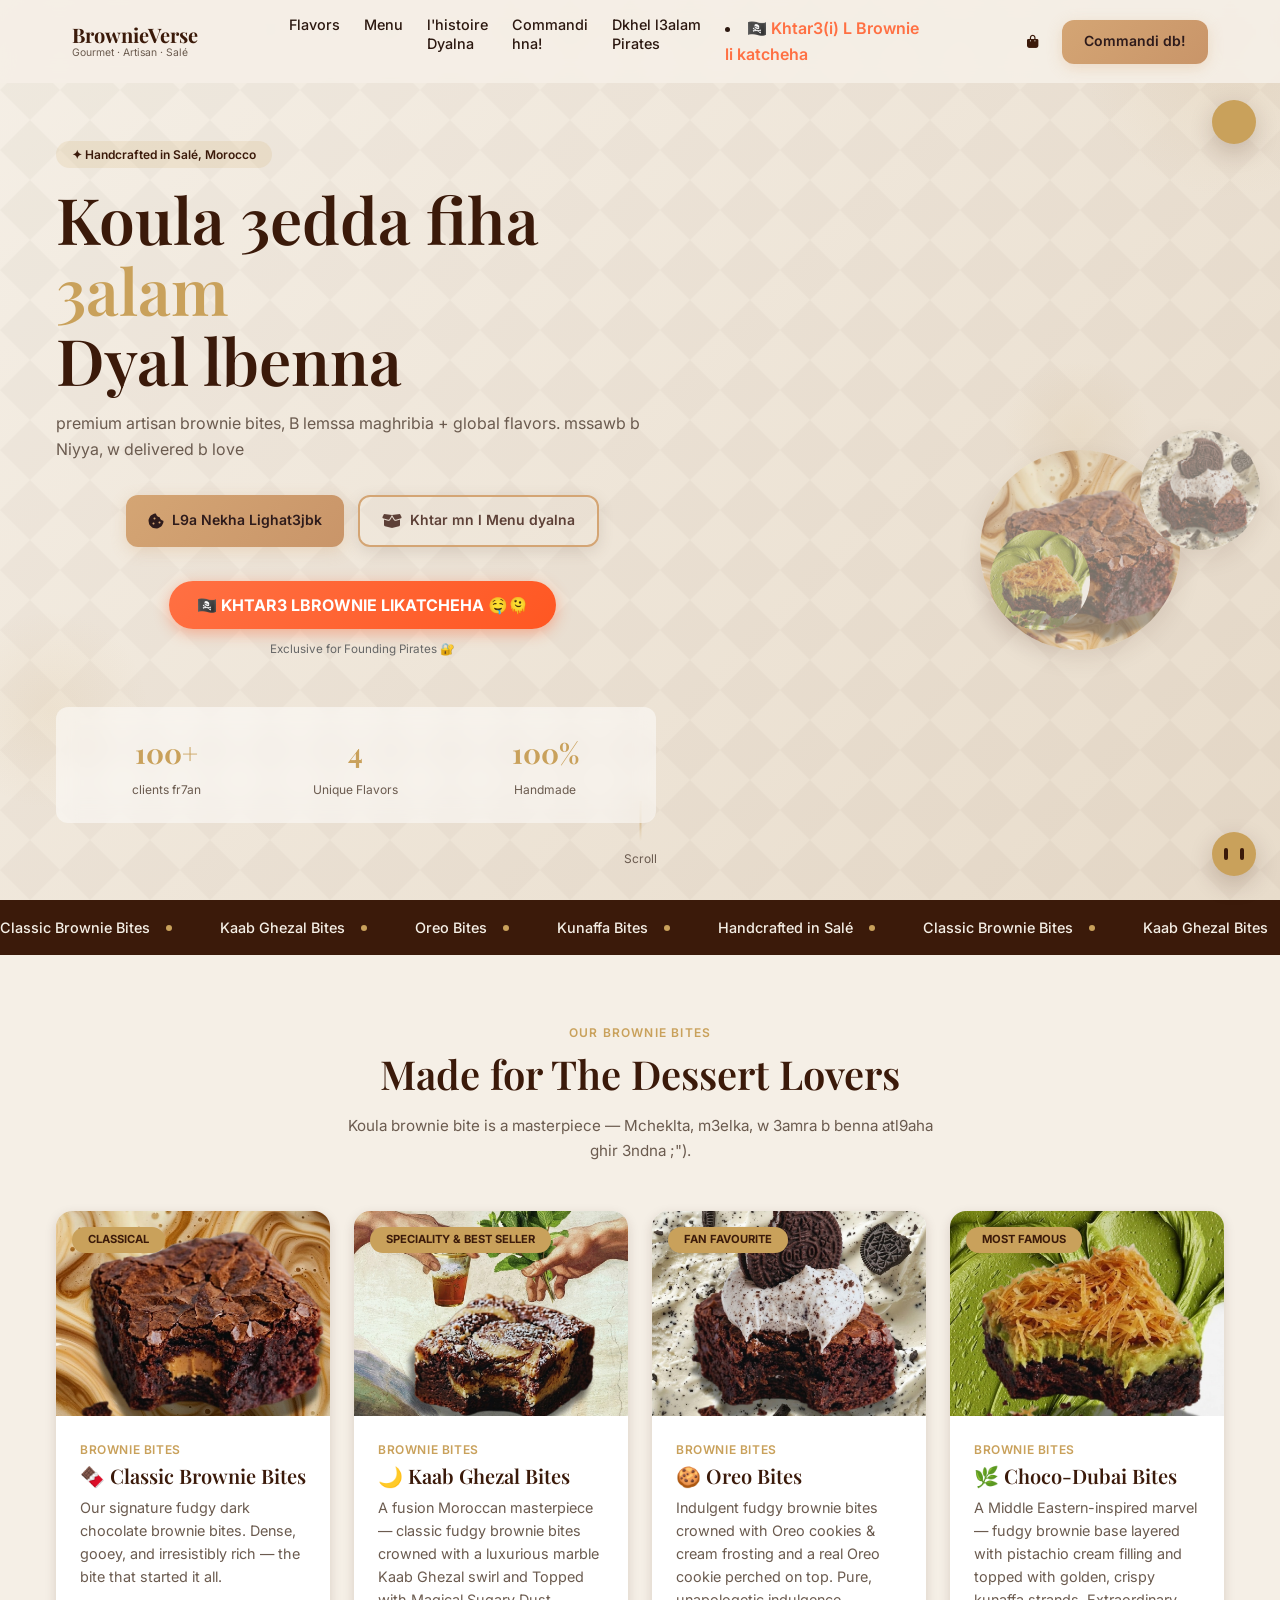
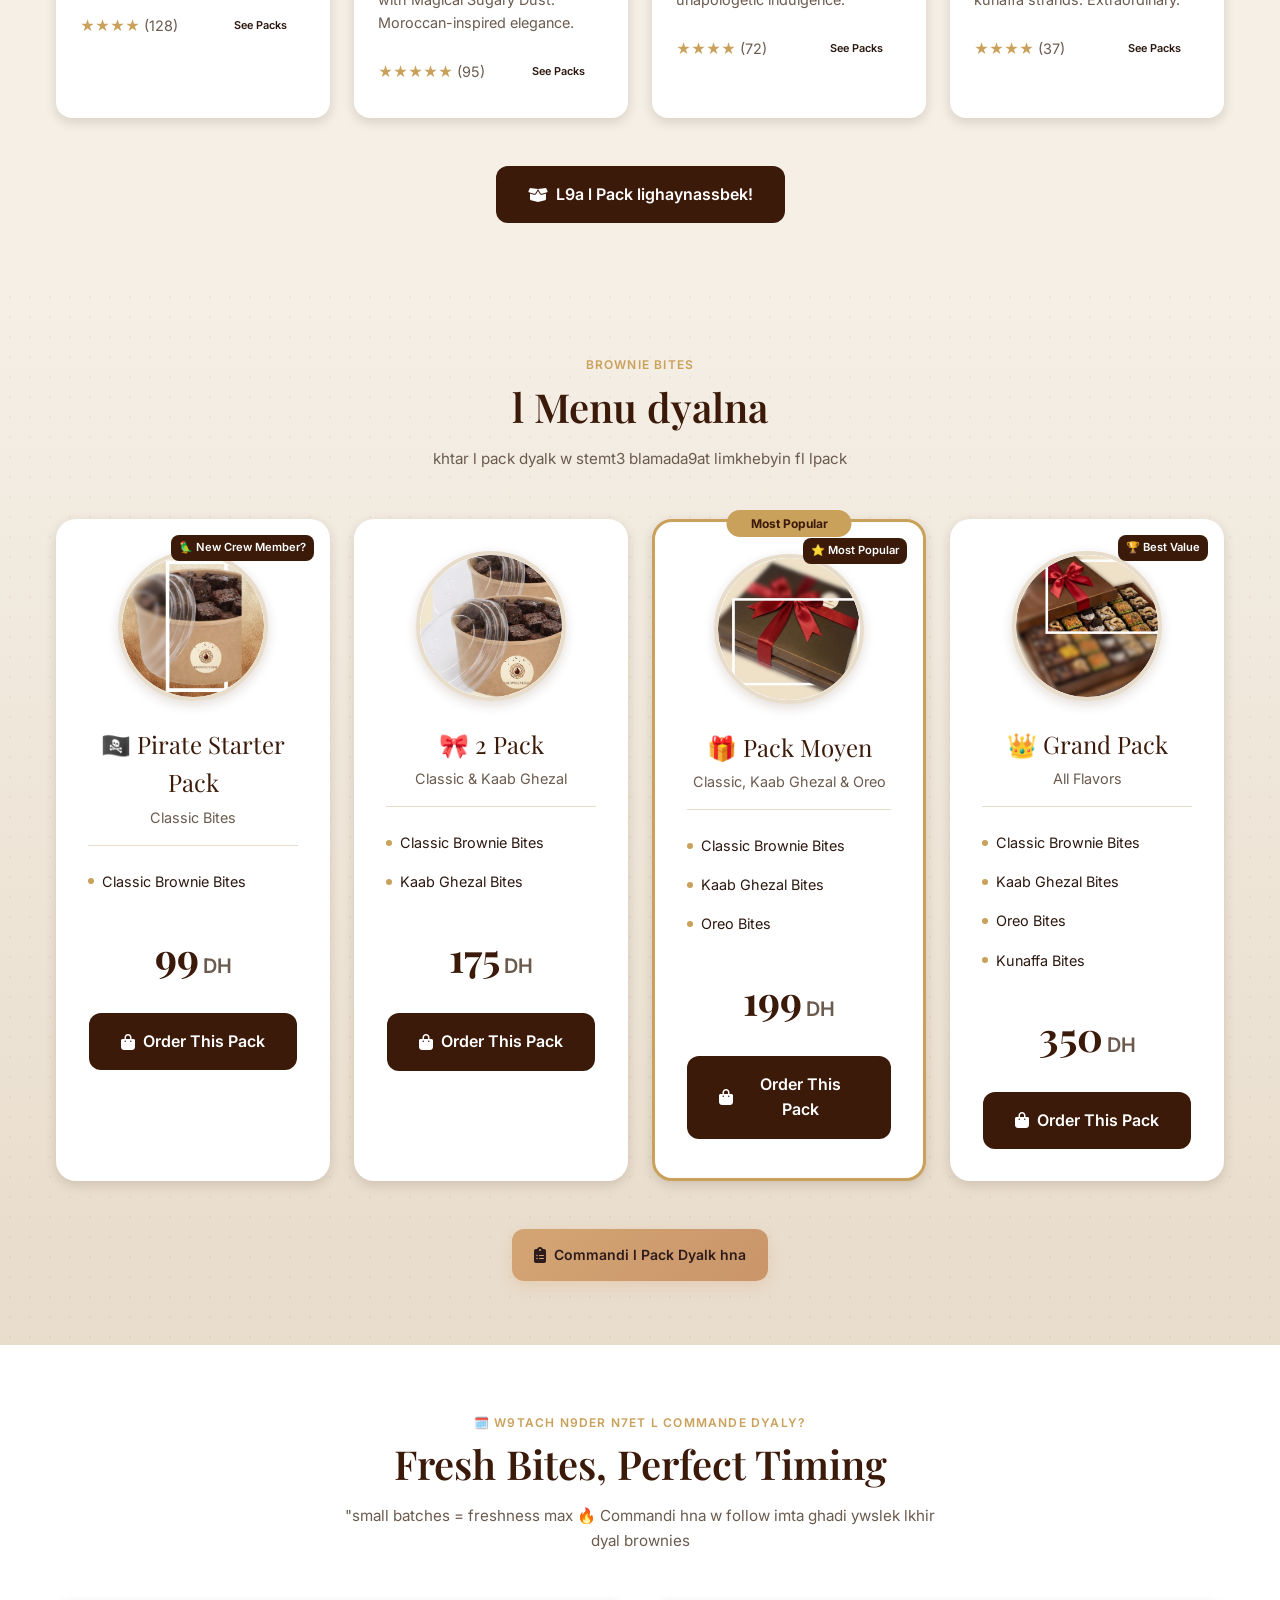
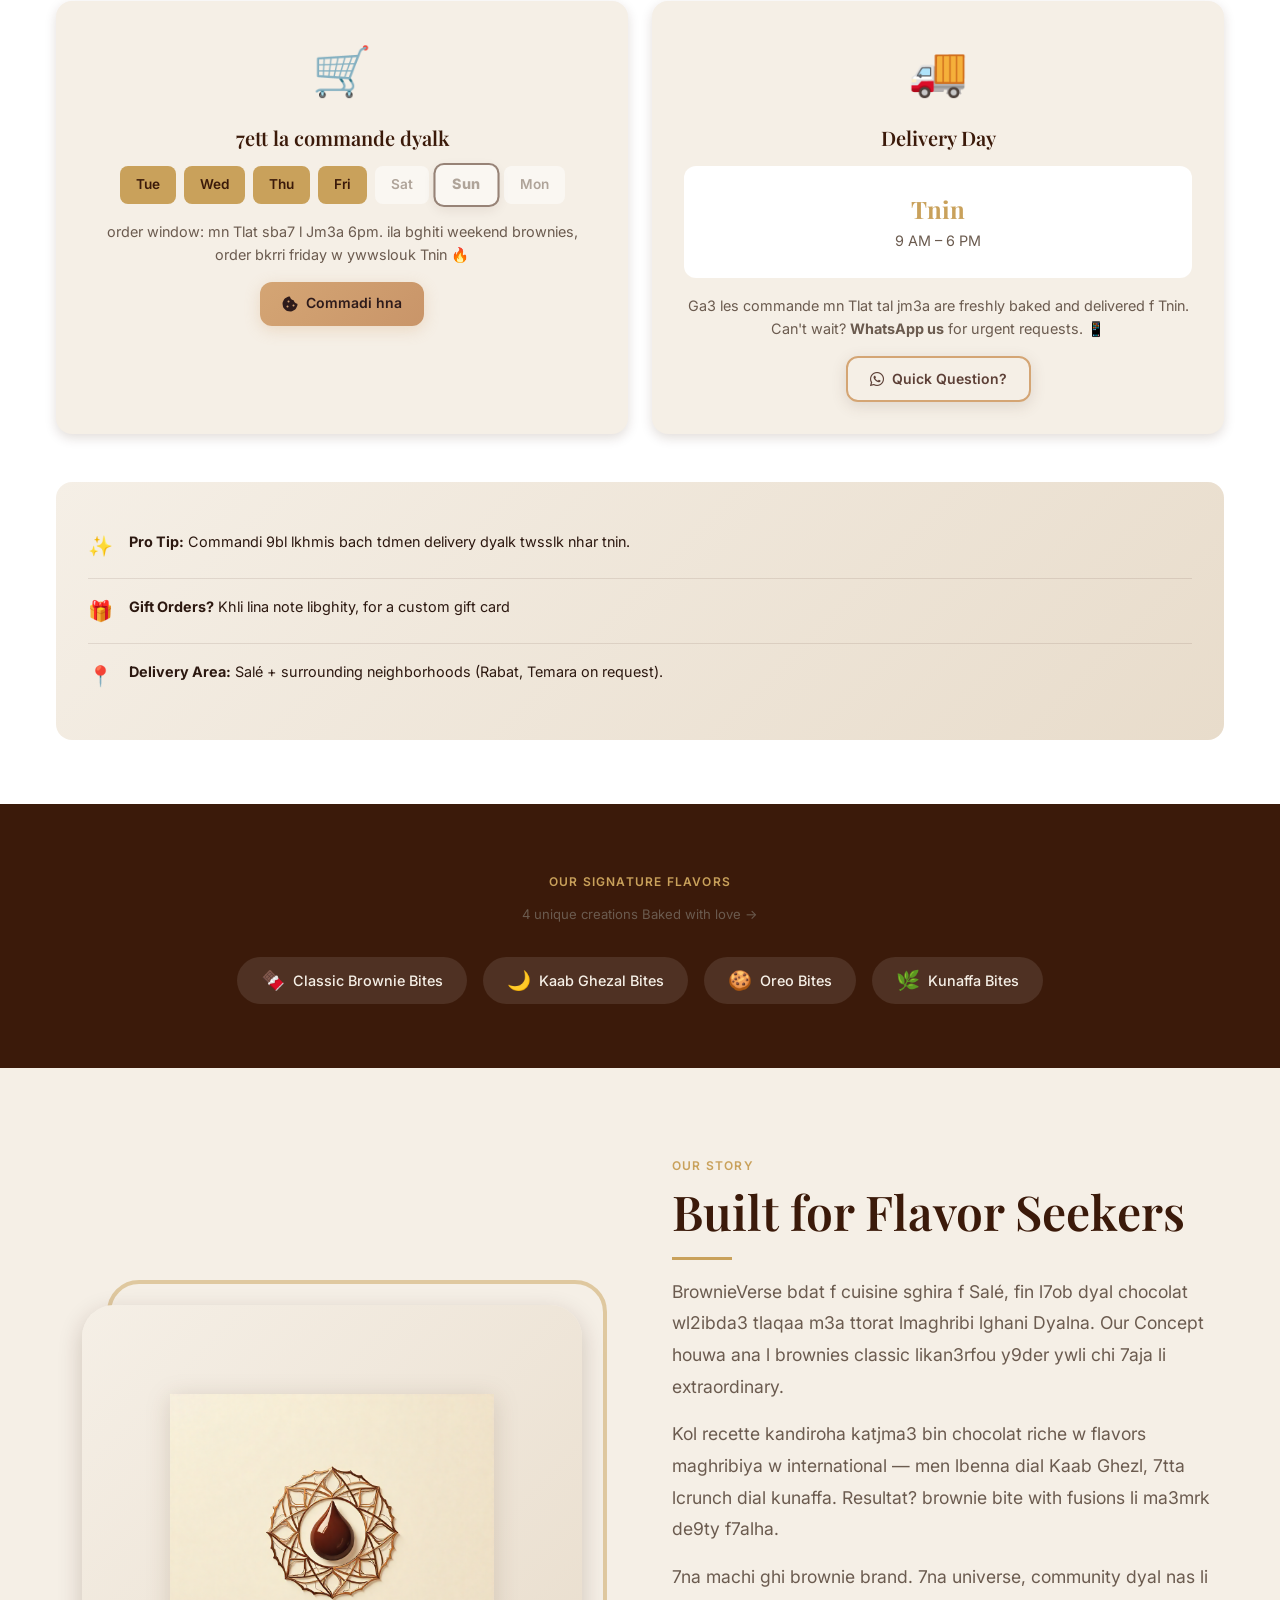
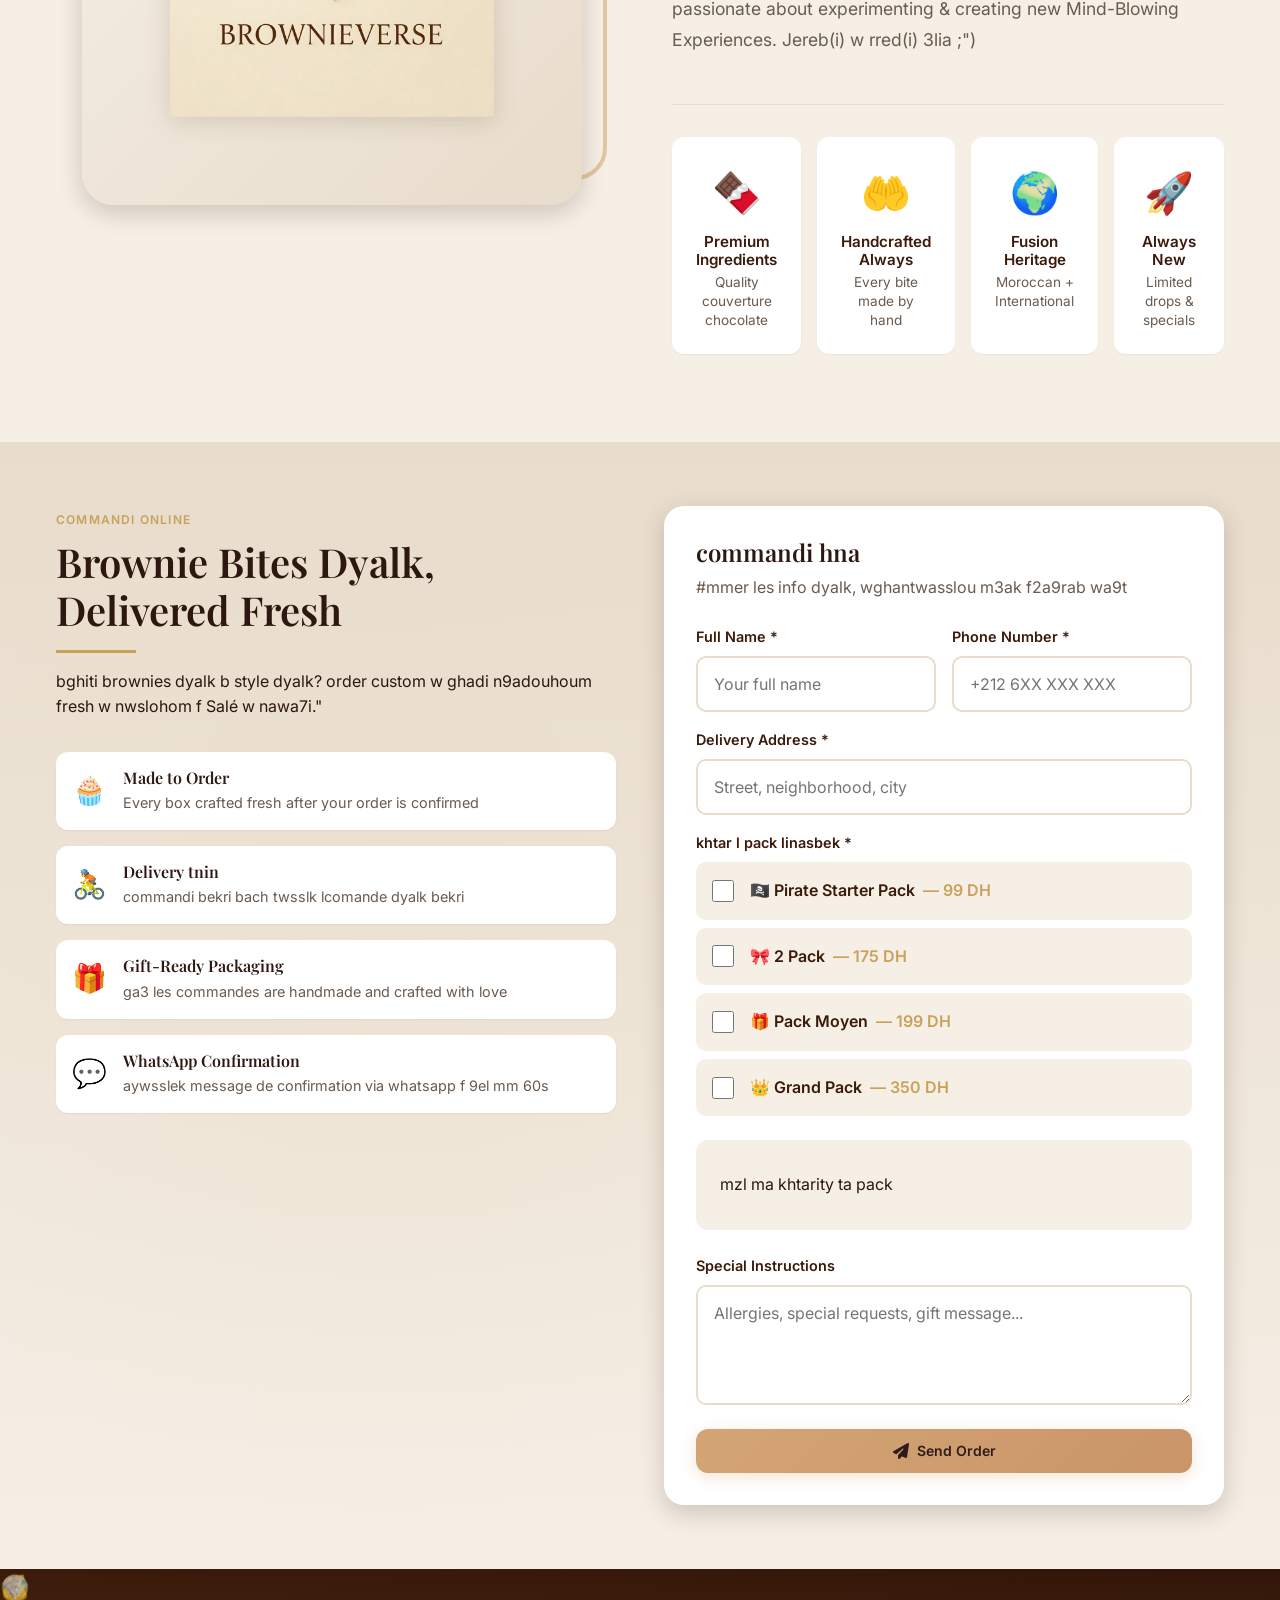
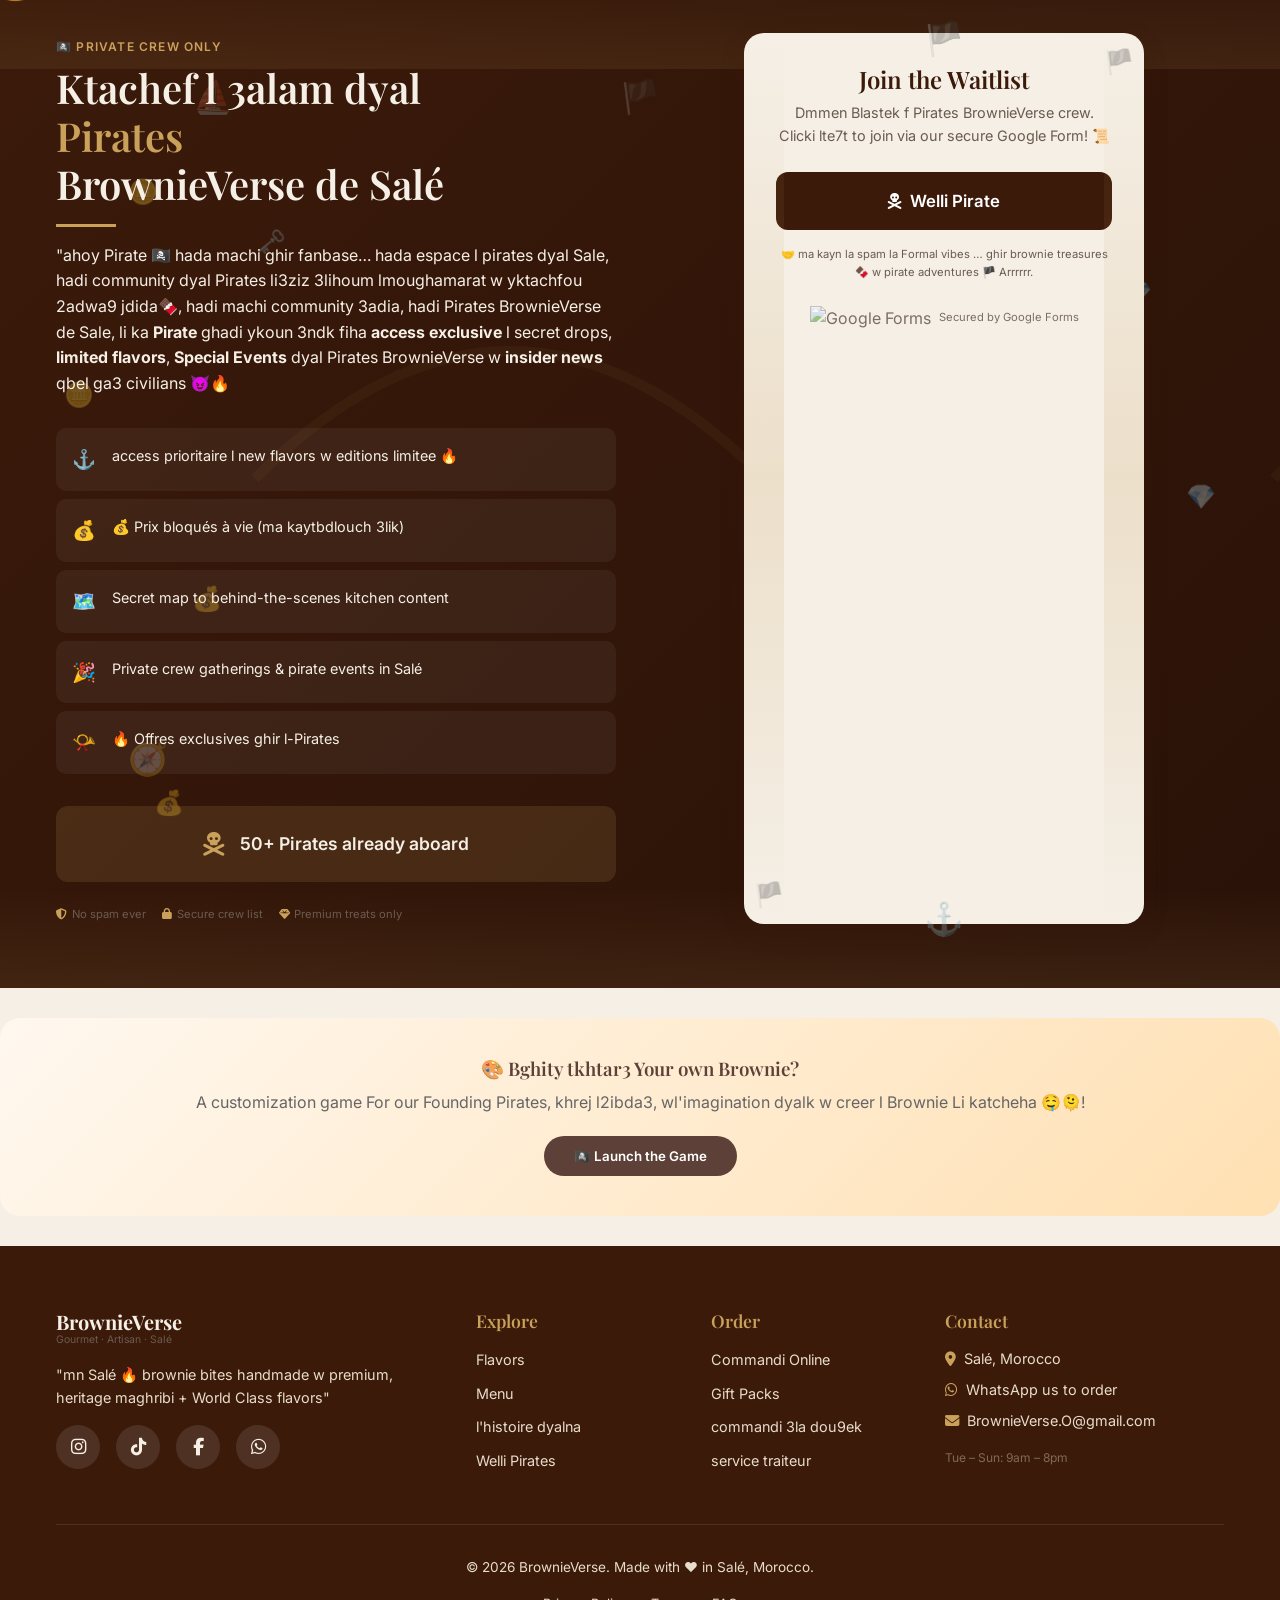
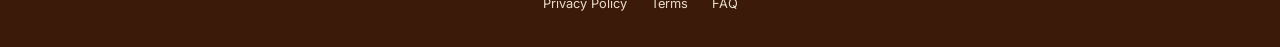
==== index.html @ c31babd8 "Add brownie customization game modal to index.html" ====
<!DOCTYPE html>
<html lang="en">
<head>
  <meta charset="UTF-8" />
  <meta name="viewport" content="width=device-width, initial-scale=1.0, maximum-scale=5.0" />
  <meta name="theme-color" content="#3B1A0A" />
  <meta name="apple-mobile-web-app-capable" content="yes" />
  <meta name="apple-mobile-web-app-status-bar-style" content="black-translucent" />
  <title>BrownieVerse — Gourmet Brownie Bites | Salé, Morocco</title>
  <meta name="description" content="Brownie bites sghar, handmade with love, bnakhat maghribia w touch 3alamia. Order daba w dkhol l Pirates BrownieVerse Community" />
  
  <!-- Preconnect for performance -->
  <link rel="preconnect" href="https://fonts.googleapis.com" />
  <link rel="preconnect" href="https://fonts.gstatic.com" crossorigin />
  <link href="https://fonts.googleapis.com/css2?family=Playfair+Display:wght@400;600;700&family=Inter:wght@300;400;500;600;700&display=swap" rel="stylesheet" />
  <link rel="stylesheet" href="https://cdn.jsdelivr.net/npm/@fortawesome/fontawesome-free@6.5.0/css/all.min.css" />
  <link rel="stylesheet" href="style.css" />
  
  <!-- Favicon -->
  <link rel="icon" href="data:image/svg+xml,<svg xmlns='http://www.w3.org/2000/svg' viewBox='0 0 100 100'><text y='.9em' font-size='90'>🍫</text></svg>">
  
  <!-- Structured Data -->
  <script type="application/ld+json">
  {
    "@context": "https://schema.org",
    "@type": "FoodEstablishment",
    "name": "BrownieVerse",
    "description": "Premium gourmet brownie bites artisans in Salé, Morocco",
    "servesCuisine": "Desserts, Brownies",
    "address": {"@type": "PostalAddress", "addressLocality": "Salé", "addressCountry": "MA"}
  }
  </script>

  <!-- 🎨 Enhanced Desktop Styles (Mobile Untouched) -->
  <style>
    /* BrownieVerse Brand Variables */
    :root {
      --bv-brown-dark: #2E1B1B;
      --bv-brown-primary: #5D4037;
      --bv-brown-muted: #8D6E63;
      --bv-gold: #D4A574;
      --bv-gold-hover: #C99569;
      --bv-cream: #FFF8F0;
      --bv-orange: #FF6B35;
      --bv-orange-hover: #F15A29;
      --bv-shadow-soft: 0 4px 15px rgba(93, 64, 55, 0.15);
      --bv-shadow-gold: 0 4px 15px rgba(212, 165, 116, 0.3);
      --bv-shadow-orange: 0 4px 15px rgba(255, 107, 53, 0.4);
    }

    /* 🖥️ DESKTOP ENHANCEMENTS (769px+) - Buttons & Layout */
    @media (min-width: 769px) {
      /* Base Button Reset */
      button, .btn, [role="button"] {
        font-family: inherit;
        cursor: pointer;
        border: none;
        border-radius: 12px;
        font-weight: 600;
        transition: all 0.25s ease;
        display: inline-flex;
        align-items: center;
        justify-content: center;
        gap: 8px;
        white-space: nowrap;
      }

      /* Gold Primary Buttons */
      button[style*="background:#D4A574"],
      button[style*="background: #D4A574"],
      .btn-gold, .btn-primary, .hero-cta {
        background: linear-gradient(135deg, var(--bv-gold), var(--bv-gold-hover)) !important;
        color: var(--bv-brown-dark) !important;
        padding: 10px 22px !important;
        font-size: 14px !important;
        box-shadow: var(--bv-shadow-gold);
      }
      button[style*="background:#D4A574"]:hover,
      .btn-gold:hover, .btn-primary:hover {
        transform: translateY(-2px);
        box-shadow: 0 6px 20px rgba(212, 165, 116, 0.45);
        background: linear-gradient(135deg, var(--bv-gold-hover), #B88559) !important;
      }

      /* Outline Secondary Buttons */
      button[style*="background:transparent"],
      button[style*="background: transparent"],
      .btn-outline, .btn-secondary {
        background: transparent !important;
        color: var(--bv-brown-primary) !important;
        border: 2px solid var(--bv-gold) !important;
        padding: 10px 22px !important;
        font-size: 14px !important;
        box-shadow: var(--bv-shadow-soft);
      }
      button[style*="background:transparent"]:hover,
      .btn-outline:hover {
        background: rgba(212, 165, 116, 0.08) !important;
        transform: translateY(-2px);
        box-shadow: 0 6px 18px rgba(93, 64, 55, 0.2);
      }

      /* Orange Pirate Buttons */
      button[style*="background:#FF6B35"],
      button[style*="background: #FF6B35"],
      .btn-orange, .pirate-cta {
        background: linear-gradient(135deg, var(--bv-orange), var(--bv-orange-hover)) !important;
        color: white !important;
        padding: 9px 20px !important;
        font-size: 13px !important;
        font-weight: 700 !important;
        box-shadow: var(--bv-shadow-orange);
      }
      button[style*="background:#FF6B35"]:hover,
      .btn-orange:hover {
        transform: translateY(-2px) scale(1.02);
        box-shadow: 0 6px 22px rgba(255, 107, 53, 0.55);
      }

      /* Nav & Small Buttons */
      header button, .nav-btn, .top-bar button {
        padding: 8px 16px !important;
        font-size: 13px !important;
        border-radius: 10px !important;
      }

      /* Button Groups */
      .hero-buttons, .cta-group, .button-row,
      div[style*="display: flex"] > button + button {
        margin-left: 12px !important;
        margin-right: 0 !important;
      }
      .hero-buttons, .cta-group, .button-row {
        gap: 14px !important;
        flex-wrap: wrap !important;
        justify-content: center !important;
      }

      /* Card Buttons */
      .card button, .product-card button, .pack-card button {
        padding: 10px 20px !important;
        font-size: 13px !important;
        width: auto !important;
        max-width: 100% !important;
      }

      /* Icon + Text Buttons */
      button span:first-child, .btn-icon {
        font-size: 16px;
        line-height: 1;
      }
      button:has(span:first-child) {
        padding: 10px 18px !important;
      }

      /* Prevent Overly Wide Buttons */
      button[style*="width: 100%"],
      button[style*="width:100%"],
      .btn-full {
        max-width: 300px !important;
        width: auto !important;
        margin-left: auto !important;
        margin-right: auto !important;
      }

      /* Focus & Disabled States */
      button:focus-visible {
        outline: 3px solid var(--bv-gold);
        outline-offset: 2px;
      }
      button:disabled, .btn:disabled {
        opacity: 0.6 !important;
        cursor: not-allowed !important;
        transform: none !important;
        box-shadow: none !important;
      }
    }

    /* 📱 MOBILE (768px and below) - NO CHANGES */
    @media (max-width: 768px) {
      /* Intentionally empty - your mobile CSS stays 100% intact */
    }
  </style>
</head>
<body>

  <!-- Page Loader -->
  <div id="page-loader">
    <div class="loader-logo">Brownie<span>Verse</span></div>
    <div class="loader-bar"><div class="loader-bar-fill"></div></div>
  </div>

  <!-- Mobile Navigation -->
  <nav class="mobile-nav" id="mobileNav" aria-label="Mobile navigation">
    <a href="#hero" class="mobile-nav-link">Home</a>
    <a href="#products" class="mobile-nav-link">Flavors</a>
    <a href="#packs" class="mobile-nav-link">Menu</a>
    <a href="#about" class="mobile-nav-link">l'histoire<br/>Dyalna</a>
    <a href="#order" class="mobile-nav-link">Commandi<br/>hna!</a>
    <a href="#community" class="mobile-nav-link">Dkhel l3alam<br/>Pirates</a>
  </nav>

  <!-- Navbar -->
  <header id="navbar" role="banner">
    <div class="container">
      <div class="nav-inner">
        <a href="#hero" class="nav-logo" aria-label="BrownieVerse home">
          BrownieVerse
          <span>Gourmet · Artisan · Salé</span>
        </a>

        <nav class="nav-links" aria-label="Primary navigation">
          <a href="#products" class="nav-link">Flavors</a>
          <a href="#packs" class="nav-link">Menu</a>
          <a href="#about" class="nav-link">l'histoire<br/>Dyalna</a>
          <a href="#order" class="nav-link">Commandi<br/>hna!</a>
          <a href="#community" class="nav-link">Dkhel l3alam<br/>Pirates</a>
          <li><a href="#" onclick="openBrownieGame();return false;" style="color:#FF7043;font-weight:600;">🏴‍☠️ Khtar3(i) L Brownie <br/> li katcheha</a></li>
        </nav>

        <div class="nav-right">
          <button class="cart-btn" id="cartToggle" aria-label="Open cart">
            <i class="fas fa-shopping-bag"></i>
            <span class="cart-count" id="cartCount">0</span>
          </button>
          <a href="#order" class="btn btn-gold nav-cta" id="navOrderBtn">Commandi db!</a>
          <button class="hamburger" id="hamburger" aria-label="Toggle menu" aria-expanded="false">
            <span></span><span></span><span></span>
          </button>
        </div>
      </div>
    </div>
  </header>

  <!-- Hero Section -->
  <section id="hero" aria-label="Hero section">
    <div class="hero-bg"></div>
    <div class="hero-texture"></div>
    <div class="hero-floating-circles" aria-hidden="true">
      <div class="hero-circle"></div>
      <div class="hero-circle"></div>
      <div class="hero-circle"></div>
    </div>

    <div class="hero-visual" aria-hidden="true">
      <div class="hero-visual-inner">
        <div class="hero-brownie-showcase">
          <div class="brownie-circle bc-main">
            <img src="c.jpg" alt="Classic Brownie Bites" loading="eager" />
          </div>
          <div class="brownie-circle bc-top">
            <img src="o.jpg" alt="Oreo Brownie Bites" loading="eager" />
          </div>
          <div class="brownie-circle bc-bot">
            <img src="k.jpg" alt="Kunaffa Brownie Bites" loading="eager" />
          </div>
        </div>
      </div>
    </div>

    <div class="container">
      <div class="hero-content">
        <div class="hero-badge">✦ Handcrafted in Salé, Morocco</div>
        <h1 class="hero-title">
          Koula 3edda fiha<br/>
          <span class="highlight">3alam</span><br/>
          Dyal lbenna
        </h1>
        <p class="hero-sub">
          premium artisan brownie bites, B lemssa maghribia + global flavors. mssawb b Niyya, w delivered b love
        </p>
        <div class="hero-ctas">
          <a href="#products" class="btn btn-gold btn-lg">
            <i class="fas fa-cookie-bite"></i>
            L9a Nekha Lighat3jbk
          </a>
          <a href="#packs" class="btn btn-outline btn-lg">
            <i class="fas fa-box-open"></i>
            Khtar mn l Menu dyalna
          </a>
          <!-- 🏴‍☠️ Brownie Customization Game Trigger -->
          <div style="margin-top:20px;text-align:center;">
            <button onclick="openBrownieGame()" style="
              background: linear-gradient(135deg, #FF7043, #FF5722);
              color: white;
              border: none;
              padding: 14px 28px;
              border-radius: 50px;
              font-size: 16px;
              font-weight: 700;
              cursor: pointer;
              box-shadow: 0 4px 15px rgba(255,87,34,0.4);
              transition: transform 0.2s;
            " onmouseover="this.style.transform='scale(1.03)'" onmouseout="this.style.transform='scale(1)'">
              🏴‍☠️ KHTAR3 LBROWNIE LIKATCHEHA 🤤🫠
            </button>
            <p style="margin-top:8px;font-size:14px;color:#666;">
              <small>Exclusive for Founding Pirates 🔐</small>
            </p>
          </div>
        </div>
        <div class="hero-stats">
          <div class="stat-item">
            <span class="stat-num">100+</span>
            <span class="stat-label">clients fr7an</span>
          </div>
          <div class="stat-item">
            <span class="stat-num">4</span>
            <span class="stat-label">Unique Flavors</span>
          </div>
          <div class="stat-item">
            <span class="stat-num">100%</span>
            <span class="stat-label">Handmade</span>
          </div>
        </div>
      </div>
    </div>

    <div class="scroll-hint" aria-hidden="true">
      <div class="scroll-line"></div>
      <span>Scroll</span>
    </div>
  </section>

  <!-- Marquee Strip -->
  <div class="marquee-strip" aria-hidden="true">
    <div class="marquee-track" id="marqueeTrack">
      <div class="marquee-item">Classic Brownie Bites <span class="marquee-dot"></span></div>
      <div class="marquee-item">Kaab Ghezal Bites <span class="marquee-dot"></span></div>
      <div class="marquee-item">Oreo Bites <span class="marquee-dot"></span></div>
      <div class="marquee-item">Kunaffa Bites <span class="marquee-dot"></span></div>
      <div class="marquee-item">Handcrafted in Salé <span class="marquee-dot"></span></div>
      <div class="marquee-item">Classic Brownie Bites <span class="marquee-dot"></span></div>
      <div class="marquee-item">Kaab Ghezal Bites <span class="marquee-dot"></span></div>
      <div class="marquee-item">Oreo Bites <span class="marquee-dot"></span></div>
      <div class="marquee-item">Kunaffa Bites <span class="marquee-dot"></span></div>
      <div class="marquee-item">Handcrafted in Salé <span class="marquee-dot"></span></div>
    </div>
  </div>

  <!-- Products Section -->
  <section id="products" class="section" aria-labelledby="products-title">
    <div class="container">
      <div class="products-header">
        <div>
          <span class="eyebrow reveal">Our Brownie Bites</span>
          <h2 class="section-title reveal reveal-delay-1" id="products-title">Made for The Dessert Lovers</h2>
          <p class="section-sub reveal reveal-delay-2">
            Koula brownie bite is a masterpiece — Mcheklta, m3elka, w 3amra b benna atl9aha ghir 3ndna ;").
          </p>
        </div>
      </div>
      <div class="products-grid" id="productsGrid" aria-label="Flavor catalog"></div>
      <div style="text-align:center; margin-top:3rem;" class="reveal">
        <a href="#packs" class="btn btn-dark btn-lg">
          <i class="fas fa-box-open"></i>
          L9a l Pack lighaynassbek!
        </a>
      </div>
    </div>
  </section>

  <!-- Packs Section -->
  <section id="packs" class="section packs-section" aria-labelledby="packs-title">
    <div class="packs-bg" aria-hidden="true"></div>
    <div class="container">
      <div style="text-align:center; margin-bottom:1rem;">
        <span class="eyebrow reveal">Brownie Bites</span>
        <h2 class="section-title reveal reveal-delay-1" id="packs-title">l Menu dyalna</h2>
        <p class="section-sub reveal reveal-delay-2" style="margin:0 auto 3rem;">
          khtar l pack dyalk w stemt3 blamada9at limkhebyin fl lpack
        </p>
      </div>
      <div class="packs-grid" id="packsGrid" aria-label="Pack options"></div>
      <div style="text-align:center; margin-top:3rem;" class="reveal">
        <a href="#order" class="btn btn-gold btn-lg">
          <i class="fas fa-clipboard-list"></i>
          Commandi l Pack Dyalk hna
        </a>
      </div>
    </div>
  </section>

  <!-- Schedule Section -->
  <section id="schedule" class="section schedule-section" aria-labelledby="schedule-title">
    <div class="container">
      <div class="schedule-header">
        <span class="eyebrow reveal">🗓️ W9tach n9der n7et l commande Dyaly?</span>
        <h2 class="section-title reveal reveal-delay-1" id="schedule-title">
          Fresh Bites, <span class="highlight">Perfect Timing</span>
        </h2>
        <p class="section-sub reveal reveal-delay-2">
          "small batches = freshness max 🔥 Commandi hna w follow imta ghadi ywslek lkhir dyal brownies
        </p>
      </div>
      <div class="schedule-grid">
        <div class="schedule-card reveal reveal-delay-1">
          <div class="schedule-icon">🛒</div>
          <h3>7ett la commande dyalk</h3>
          <div class="schedule-days">
            <span class="day active">Tue</span>
            <span class="day active">Wed</span>
            <span class="day active">Thu</span>
            <span class="day active">Fri</span>
            <span class="day inactive">Sat</span>
            <span class="day inactive">Sun</span>
            <span class="day inactive">Mon</span>
          </div>
          <p class="schedule-desc">
            order window: mn Tlat sba7 l Jm3a 6pm. ila bghiti weekend brownies, order bkrri friday w ywwslouk Tnin 🔥
          </p>
          <a href="#order" class="btn btn-gold btn-sm">
            <i class="fas fa-cookie-bite"></i> Commadi hna
          </a>
        </div>
        <div class="schedule-card reveal reveal-delay-2">
          <div class="schedule-icon">🚚</div>
          <h3>Delivery Day</h3>
          <div class="delivery-highlight">
            <span class="delivery-day">Tnin</span>
            <span class="delivery-time">9 AM – 6 PM</span>
          </div>
          <p class="schedule-desc">
            Ga3 les commande mn Tlat tal jm3a are freshly baked and delivered f Tnin. Can't wait? <strong>WhatsApp us</strong> for urgent requests. 📱
          </p>
          <a href="https://wa.me/212703920799" class="btn btn-outline btn-sm" target="_blank" rel="noopener">
            <i class="fab fa-whatsapp"></i> Quick Question?
          </a>
        </div>
      </div>
      <div class="schedule-tips reveal reveal-delay-3">
        <div class="tip-item">
          <span class="tip-icon">✨</span>
          <span><strong>Pro Tip:</strong> Commandi 9bl lkhmis bach tdmen delivery dyalk twsslk nhar tnin.</span>
        </div>
        <div class="tip-item">
          <span class="tip-icon">🎁</span>
          <span><strong>Gift Orders?</strong> Khli lina note libghity, for a custom gift card</span>
        </div>
        <div class="tip-item">
          <span class="tip-icon">📍</span>
          <span><strong>Delivery Area:</strong> Salé + surrounding neighborhoods (Rabat, Temara on request).</span>
        </div>
      </div>
    </div>
  </section>

  <!-- Flavor Strip -->
  <div class="flavor-strip" aria-hidden="true">
    <div class="container">
      <div style="text-align:center; margin-bottom:2rem;">
        <span class="eyebrow">Our Signature Flavors</span>
        <p style="font-size:0.82rem;color:var(--text-muted);margin-top:0.3rem;">4 unique creations Baked with love →</p>
      </div>
      <div class="flavor-strip-inner" id="flavorStrip">
        <div class="flavor-pill"><span class="fp-emoji">🍫</span><span class="fp-name">Classic Brownie Bites</span></div>
        <div class="flavor-pill"><span class="fp-emoji">🌙</span><span class="fp-name">Kaab Ghezal Bites</span></div>
        <div class="flavor-pill"><span class="fp-emoji">🍪</span><span class="fp-name">Oreo Bites</span></div>
        <div class="flavor-pill"><span class="fp-emoji">🌿</span><span class="fp-name">Kunaffa Bites</span></div>
      </div>
    </div>
  </div>

  <!-- About Section -->
  <section id="about" class="section about-section">
    <div class="container">
      <div class="about-grid">
        <div class="about-visual reveal">
          <div class="about-logo-wrapper">
            <div class="about-logo-container">
              <img src="bl.png" alt="BrownieVerse Logo" class="about-logo" />
            </div>
            <div class="about-logo-decoration"></div>
          </div>
        </div>
        <div class="about-content reveal reveal-delay-1">
          <span class="eyebrow">OUR STORY</span>
          <h2 class="section-title">Built for Flavor Seekers</h2>
          <div class="divider"></div>
          <p class="about-text">
            BrownieVerse bdat f cuisine sghira f Salé, fin l7ob dyal chocolat wl2ibda3 tlaqaa m3a ttorat lmaghribi lghani Dyalna. Our Concept houwa ana l brownies classic likan3rfou y9der ywli chi 7aja li extraordinary.
          </p>
          <p class="about-text">
            Kol recette kandiroha katjma3 bin chocolat riche w flavors maghribiya w international — men lbenna dial Kaab Ghezl, 7tta lcrunch dial kunaffa. Resultat? brownie bite with fusions li ma3mrk de9ty f7alha.
          </p>
          <p class="about-text">
            7na machi ghi brownie brand. 7na universe, community dyal nas li passionate about experimenting & creating new Mind-Blowing Experiences. Jereb(i) w rred(i) 3lia ;")
          </p>
          <div class="about-values">
            <div class="about-value">
              <div class="about-value-icon">🍫</div>
              <h4>Premium Ingredients</h4>
              <p>Quality couverture chocolate</p>
            </div>
            <div class="about-value">
              <div class="about-value-icon">🤲</div>
              <h4>Handcrafted Always</h4>
              <p>Every bite made by hand</p>
            </div>
            <div class="about-value">
              <div class="about-value-icon">🌍</div>
              <h4>Fusion Heritage</h4>
              <p>Moroccan + International</p>
            </div>
            <div class="about-value">
              <div class="about-value-icon">🚀</div>
              <h4>Always New</h4>
              <p>Limited drops & specials</p>
            </div>
          </div>
        </div>
      </div>
    </div>
  </section>

  <!-- Order Section -->
  <section id="order" class="section" aria-labelledby="order-title">
    <div class="order-bg" aria-hidden="true"></div>
    <div class="container">
      <div class="order-container">
        <div class="order-left">
          <span class="eyebrow reveal">Commandi Online</span>
          <h2 class="reveal reveal-delay-1" id="order-title">Brownie Bites Dyalk,<br/>Delivered Fresh</h2>
          <div class="divider reveal reveal-delay-2"></div>
          <p class="reveal reveal-delay-2">
            bghiti brownies dyalk b style dyalk? order custom w ghadi n9adouhoum fresh w nwslohom f Salé w nawa7i."
          </p>
          <div class="order-perks reveal reveal-delay-3">
            <div class="order-perk">
              <div class="perk-icon">🧁</div>
              <div class="perk-text">
                <h4>Made to Order</h4>
                <p>Every box crafted fresh after your order is confirmed</p>
              </div>
            </div>
            <div class="order-perk">
              <div class="perk-icon">🚴</div>
              <div class="perk-text">
                <h4>Delivery tnin</h4>
                <p>commandi bekri bach twsslk lcomande dyalk bekri</p>
              </div>
            </div>
            <div class="order-perk">
              <div class="perk-icon">🎁</div>
              <div class="perk-text">
                <h4>Gift-Ready Packaging</h4>
                <p>ga3 les commandes are handmade and crafted with love</p>
              </div>
            </div>
            <div class="order-perk">
              <div class="perk-icon">💬</div>
              <div class="perk-text">
                <h4>WhatsApp Confirmation</h4>
                <p>aywsslek message de confirmation via whatsapp f 9el mm 60s</p>
              </div>
            </div>
          </div>
        </div>
        <div class="order-form-card reveal reveal-delay-2">
          <h3>commandi hna</h3>
          <p>#mmer les info dyalk, wghantwasslou m3ak f2a9rab wa9t</p>
          <form id="orderForm" novalidate>
            <div class="form-row">
              <div class="form-group">
                <label class="form-label" for="orderName">Full Name *</label>
                <input class="form-input" type="text" id="orderName" name="full_name" placeholder="Your full name" required />
              </div>
              <div class="form-group">
                <label class="form-label" for="orderPhone">Phone Number *</label>
                <input class="form-input" type="tel" id="orderPhone" name="phone" placeholder="+212 6XX XXX XXX" required />
              </div>
            </div>
            <div class="form-group">
              <label class="form-label" for="orderAddress">Delivery Address *</label>
              <input class="form-input" type="text" id="orderAddress" name="address" placeholder="Street, neighborhood, city" required />
            </div>
            <div class="form-group">
              <label class="form-label">khtar l pack linasbek *</label>
              <div class="product-selector" id="orderProductSelector"></div>
            </div>
            <div class="order-summary-box" id="orderSummary">
              <div class="os-row"><span>mzl ma khtarity ta pack</span><span></span></div>
            </div>
            <div class="form-group">
              <label class="form-label" for="orderNotes">Special Instructions</label>
              <textarea class="form-textarea" id="orderNotes" name="notes" placeholder="Allergies, special requests, gift message..."></textarea>
            </div>
            <button type="submit" class="btn btn-gold form-submit" id="orderSubmitBtn">
              <i class="fas fa-paper-plane"></i>
              Send Order
            </button>
          </form>
        </div>
      </div>
    </div>
  </section>

  <!-- Community Section -->
  <section id="community" class="section community-section" aria-labelledby="community-title" data-community-section="true">
    <div class="community-map-overlay" aria-hidden="true"></div>
    <div class="night-sky-elements" aria-hidden="true">
      <div class="star"></div><div class="star"></div><div class="star"></div><div class="star"></div>
      <div class="star"></div><div class="star"></div><div class="star"></div><div class="star"></div>
    </div>
    <div class="community-pirate-ships" aria-hidden="true">
      <span class="pirate-ship">⛵</span><span class="pirate-ship">🏴‍️</span><span class="pirate-ship">⛵</span>
    </div>
    <div class="community-coins" aria-hidden="true">
      <span class="gold-coin" data-sound="coin">🪙</span><span class="gold-coin" data-sound="coin">💰</span>
      <span class="gold-coin" data-sound="coin">🪙</span><span class="gold-coin" data-sound="coin">💰</span>
      <span class="gold-coin" data-sound="coin">🪙</span><span class="gold-coin" data-sound="coin">💰</span>
      <span class="gold-coin" data-sound="coin">🪙</span><span class="gold-coin" data-sound="coin">💰</span>
    </div>
    <div class="community-gems" aria-hidden="true">
      <span class="treasure-gem" data-sound="coin">💎</span><span class="treasure-gem" data-sound="coin">💍</span>
      <span class="treasure-gem" data-sound="coin">💎</span><span class="treasure-gem" data-sound="coin">🔮</span>
      <span class="treasure-gem" data-sound="coin">💎</span>
    </div>
    <div class="ancient-key ancient-key-1" aria-hidden="true" data-sound="coin">🗝️</div>
    <div class="ancient-key ancient-key-2" aria-hidden="true" data-sound="coin">🗝️</div>
    <div class="community-compass community-compass-1" aria-hidden="true">🧭</div>
    <div class="community-compass community-compass-2" aria-hidden="true">🧭</div>
    <div class="community-waves community-waves-top" aria-hidden="true"></div>
    <div class="community-waves community-waves-bottom" aria-hidden="true"></div>
    <div class="community-deco" aria-hidden="true"></div>
    <div class="community-deco-2" aria-hidden="true"></div>

    <div class="container">
      <div class="community-inner">
        <div class="community-content">
          <span class="eyebrow reveal">🏴‍☠️ Private Crew Only</span>
          <h2 class="reveal reveal-delay-1" id="community-title">
            Ktachef l 3alam dyal<br/><em>Pirates</em><br/>BrownieVerse de Salé
          </h2>
          <div class="divider reveal reveal-delay-2" style="background: var(--gold); width: 60px;"></div>
          <p class="reveal reveal-delay-2">
            "ahoy Pirate 🏴‍☠️ hada machi ghir fanbase… hada espace l pirates dyal Sale, hadi community dyal Pirates li3ziz 3lihoum lmoughamarat w yktachfou 2adwa9 jdida🍫, hadi machi community 3adia, hadi Pirates BrownieVerse de Sale, li ka <strong>Pirate</strong> ghadi ykoun 3ndk fiha <strong>access exclusive</strong> l secret drops, <strong>limited flavors</strong>, <strong>Special Events</strong> dyal Pirates BrownieVerse w <strong>insider news</strong> qbel ga3 civilians 😈🔥
          </p>
          <div class="community-perks reveal reveal-delay-3">
            <div class="community-perk"><div class="cp-check">⚓</div><span>access prioritaire l new flavors w editions limitee 🔥</span></div>
            <div class="community-perk"><div class="cp-check">💰</div><span>💰 Prix bloqués à vie (ma kaytbdlouch 3lik)</span></div>
            <div class="community-perk"><div class="cp-check">🗺️</div><span>Secret map to behind-the-scenes kitchen content</span></div>
            <div class="community-perk"><div class="cp-check">🎉</div><span>Private crew gatherings & pirate events in Salé</span></div>
            <div class="community-perk"><div class="cp-check">📯</div><span>🔥 Offres exclusives ghir l-Pirates</span></div>
          </div>
          <div style="margin-top:2rem;" class="reveal reveal-delay-4">
            <div class="community-count">
              <i class="fas fa-skull-crossbones"></i>
              <span id="pirateCount">50+ Pirates already aboard</span>
            </div>
          </div>
          <div class="reveal reveal-delay-4" style="margin-top:1.5rem; display:flex; gap:1rem; flex-wrap:wrap; justify-content:flex-start;">
            <span style="font-size:0.7rem; color:var(--text-muted); display:flex; align-items:center; gap:0.3rem;">
              <i class="fas fa-shield-alt" style="color:var(--gold)"></i> No spam ever
            </span>
            <span style="font-size:0.7rem; color:var(--text-muted); display:flex; align-items:center; gap:0.3rem;">
              <i class="fas fa-lock" style="color:var(--gold)"></i> Secure crew list
            </span>
            <span style="font-size:0.7rem; color:var(--text-muted); display:flex; align-items:center; gap:0.3rem;">
              <i class="fas fa-gem" style="color:var(--gold)"></i> Premium treats only
            </span>
          </div>
        </div>
        <div class="community-form-wrapper">
          <div class="community-form-card reveal reveal-delay-2" id="communityFormCard">
            <div class="scroll-ribbon scroll-ribbon-left" aria-hidden="true"></div>
            <div class="scroll-ribbon scroll-ribbon-right" aria-hidden="true"></div>
            <div class="scroll-seal scroll-seal-top" aria-hidden="true">🏴‍️</div>
            <div class="pirate-flag-corner pirate-flag-corner-top-right" aria-hidden="true">🏴‍️</div>
            <div class="pirate-flag-corner pirate-flag-corner-bottom-left" aria-hidden="true">🏴‍️</div>
            <h3>Join the Waitlist</h3>
            <p>Dmmen Blastek f Pirates BrownieVerse crew. Clicki lte7t to join via our secure Google Form! 📜</p>
            <a href="https://docs.google.com/forms/d/1zkrnZ6anQUfA4imLO5Pg8FYqvEOEHevL8CMF03F5cJM/viewform?pli=1&edit_requested=true" 
               target="_blank" 
               rel="noopener noreferrer"
               class="btn btn-dark form-submit google-form-btn"
               id="googleFormBtn"
               data-sound="coin">
              <i class="fas fa-skull-crossbones"></i>
              Welli Pirate
            </a>
            <p style="font-size:0.7rem;color:var(--text-muted);margin-top:1rem;text-align:center;">
              🤝 ma kayn la spam la Formal vibes … ghir brownie treasures 🍫 w pirate adventures 🏴‍️ Arrrrrr.
            </p>
            <div style="margin-top:1.5rem; opacity:0.6; display:flex; align-items:center; justify-content:center; gap:0.5rem;">
              <img src="https://www.gstatic.com/images/branding/product/1x/forms_2020q4_48dp.png" alt="Google Forms" style="height:24px;">
              <span style="font-size:0.7rem;">Secured by Google Forms</span>
            </div>
            <div class="scroll-seal scroll-seal-bottom" aria-hidden="true">⚓</div>
          </div>
        </div>
      </div>
    </div>
  </section>

  <!-- 🏴‍☠️ Custom Brownie Game CTA -->
  <section style="text-align:center;padding:40px 20px;background:linear-gradient(135deg,#FFF8F0,#FFE0B2);border-radius:20px;margin:30px 0;">
    <h3 style="color:#5D4037;margin-bottom:10px;">🎨 Bghity tkhtar3 Your own Brownie?</h3>
    <p style="color:#666;margin-bottom:20px;"> A customization game For our Founding Pirates, khrej l2ibda3, wl'imagination dyalk w creer l Brownie Li katcheha 🤤🫠!</p>
    <button onclick="openBrownieGame()" style="
      background:#5D4037;color:white;border:none;padding:12px 30px;
      border-radius:50px;font-weight:600;cursor:pointer;
    ">🏴‍☠️ Launch the Game</button>
  </section>

  <!-- Footer -->
  <footer role="contentinfo">
    <div class="container">
      <div class="footer-grid">
        <div class="footer-brand">
          <a href="#hero" class="nav-logo">
            BrownieVerse
            <span>Gourmet · Artisan · Salé</span>
          </a>
          <p>"mn Salé 🔥 brownie bites handmade w premium, heritage maghribi + World Class flavors"</p>
          <div class="footer-socials">
            <a href="#" class="social-link" aria-label="Instagram"><i class="fab fa-instagram"></i></a>
            <a href="#" class="social-link" aria-label="TikTok"><i class="fab fa-tiktok"></i></a>
            <a href="#" class="social-link" aria-label="Facebook"><i class="fab fa-facebook-f"></i></a>
            <a href="#" class="social-link" aria-label="WhatsApp"><i class="fab fa-whatsapp"></i></a>
          </div>
        </div>
        <div class="footer-col">
          <h4>Explore</h4>
          <ul>
            <li><a href="#products">Flavors</a></li>
            <li><a href="#packs">Menu</a></li>
            <li><a href="#about">l'histoire dyalna</a></li>
            <li><a href="#community">Welli Pirates</a></li>
          </ul>
        </div>
        <div class="footer-col">
          <h4>Order</h4>
          <ul>
            <li><a href="#order">Commandi Online</a></li>
            <li><a href="#packs">Gift Packs</a></li>
            <li><a href="#order">commandi 3la dou9ek</a></li>
            <li><a href="#order">service traiteur</a></li>
          </ul>
        </div>
        <div class="footer-col footer-contact">
          <h4>Contact</h4>
          <p><i class="fas fa-map-marker-alt" style="color:var(--gold)"></i> Salé, Morocco</p>
          <p><i class="fab fa-whatsapp" style="color:var(--gold)"></i> WhatsApp us to order</p>
          <p><i class="fas fa-envelope" style="color:var(--gold)"></i> BrownieVerse.O@gmail.com</p>
          <p style="margin-top:1rem;font-size:0.75rem;opacity:0.4;">Tue – Sun: 9am – 8pm</p>
        </div>
      </div>
      <div class="footer-bottom">
        <p>&copy; 2026 BrownieVerse. Made with ♥ in Salé, Morocco.</p>
        <div class="footer-bottom-links">
          <a href="#">Privacy Policy</a>
          <a href="#">Terms</a>
          <a href="#">FAQ</a>
        </div>
      </div>
    </div>
  </footer>

  <!-- Cart Drawer -->
  <div class="cart-overlay" id="cartOverlay" aria-hidden="true"></div>
  <aside class="cart-drawer" id="cartDrawer" role="dialog" aria-label="Shopping cart" aria-modal="true">
    <div class="cart-header">
      <h3>Your Selection</h3>
      <button class="cart-close" id="cartClose" aria-label="Close cart">
        <i class="fas fa-times"></i>
      </button>
    </div>
    <div class="cart-items" id="cartItems">
      <div class="cart-empty">
        <div class="cart-empty-icon">🛒</div>
        <p>mzl maderty wlou fl cart dyalk.<br/>3merha b chwia dyal l7lawa</p>
      </div>
    </div>
    <div class="cart-footer" id="cartFooter" style="display:none;">
      <div class="cart-total-row">
        <span>Total</span>
        <span class="cart-total-price" id="cartTotalDisplay">0 DH</span>
      </div>
      <a href="#order" class="btn btn-gold cart-checkout-btn" id="cartCheckout">
        <i class="fas fa-clipboard-list"></i>
        Kmel lcommande dyalk
      </a>
      <button class="cart-continue-btn" id="cartContinue">Kmel Scroll</button>
    </div>
  </aside>

  <!-- Success Overlays -->
  <div class="success-overlay" id="orderSuccess" role="dialog" aria-modal="true">
    <div class="success-card">
      <div class="success-icon">🎉</div>
      <h3>Commande recu!</h3>
      <p>"l'order dyal brownie bites dyalk tsjjel bnjah 🎉 ghadi ywsslk message de confirmation f WhatsApp f 9el mn 60 sec Stay tuned 😋🍫 🍫</p>
      <button class="btn btn-gold" onclick="closeSuccess('orderSuccess')">
        <i class="fas fa-check"></i> Awesome!
      </button>
    </div>
  </div>

  <div class="success-overlay" id="communitySuccess" role="dialog" aria-modal="true">
    <div class="success-card">
      <div class="success-icon">🏴‍️</div>
      <h3>Welcome, Pirate!</h3>
      <p>felicitation Chedity blasstk f l private community dyal Pirates BrownieVerse de Salé. stay tuned, ghadi ywslek access dyalk qariban… adventure on 🔥🍫</p>
      <button class="btn btn-dark" onclick="closeSuccess('communitySuccess')">
        <i class="fas fa-skull-crossbones"></i> Arrr, Lessss Go!
      </button>
    </div>
  </div>

  <!-- Toast Container -->
  <div class="toast-container" id="toastContainer" aria-live="polite"></div>

  <!-- Main JS -->
  <script src="main.js"></script>
  
  <!-- Chatbase -->
  <script>
  (function(){if(!window.chatbase||window.chatbase("getState")!=="initialized"){window.chatbase=(...arguments)=>{if(!window.chatbase.q){window.chatbase.q=[]}window.chatbase.q.push(arguments)};window.chatbase=new Proxy(window.chatbase,{get(target,prop){if(prop==="q"){return target.q}return(...args)=>target(prop,...args)}})}const onLoad=function(){const script=document.createElement("script");script.src="https://www.chatbase.co/embed.min.js";script.id="pjvFPAtE9C6OsusdhIopp";script.domain="www.chatbase.co";document.body.appendChild(script)};if(document.readyState==="complete"){onLoad()}else{window.addEventListener("load",onLoad)}})();
  </script>

  <!-- 🏴‍☠️ BROWNIE CUSTOMIZATION GAME MODAL -->
  <div id="brownieGameModal" style="display:none;position:fixed;top:0;left:0;width:100%;height:100%;background:rgba(0,0,0,0.7);z-index:9999;overflow-y:auto;padding:20px;">
    <div style="max-width:800px;margin:20px auto;background:white;border-radius:20px;box-shadow:0 10px 40px rgba(0,0,0,0.3);">
      <button onclick="closeBrownieGame()" style="position:absolute;top:15px;right:20px;background:none;border:none;font-size:24px;cursor:pointer;color:#666;" aria-label="Close game">✕</button>
      <div id="brownieGameContent" style="padding:20px;"></div>
    </div>
  </div>

  <!-- 🎮 Game JavaScript -->
  <script>
  var bvGame = {
    selections: { base: null, fillings: [], toppings: [], sauce: null },
    open: false,
    optionLabels: {
      'classic-fudge': 'Classic Fudge', 'kaab-ghezal': 'Kaab Ghezal', 'oreo': 'Oreo Crunch',
      'choco-dubai': 'Choco-Dubai', 'midnight-espresso': 'Midnight Espresso', 'red-velvet': 'Red Velvet',
      'salted-caramel': 'Salted Caramel', 'pistachio-cream': 'Pistachio Cream', 'white-chocolate': 'White Choco Lava',
      'peanut-butter': 'Peanut Butter', 'raspberry-swirl': 'Raspberry', 'speculoos': 'Speculoos',
      'chili-dark': 'Chili Dark 🔥', 'matcha': 'Matcha', 'gold-flakes': 'Gold Flakes ✨',
      'marshmallow': 'Marshmallows', 'oreo-crumbles': 'Oreo Crumbles', 'pistachio-dust': 'Pistachio Dust',
      'sea-salt': 'Sea Salt', 'brownie-bits': 'Brownie Bits', 'cotton-candy': 'Cotton Candy',
      'bacon': 'Crispy Bacon 🥓', 'dark-chocolate': 'Dark Choco Ganache', 'caramel': 'Sea Salt Caramel',
      'white-choc': 'White Choco Drizzle', 'pistachio': 'Pistachio Cream', 'berry-reduction': 'Berry Reduction',
      'no-sauce': 'No Sauce'
    },
    validCreds: [
      { email: 'abdohaoudi2004@gmail.com', code: 'PIRATE03' },
      { email: 'brownieverse.o@gmail.com', code: 'CAPTAIN' }
    ]
  };

  function openBrownieGame() {
    var modal = document.getElementById('brownieGameModal');
    var content = document.getElementById('brownieGameContent');
    modal.style.display = 'block';
    bvGame.open = true;
    content.innerHTML = getGameHTML();
    document.body.style.overflow = 'hidden';
  }

  function closeBrownieGame() {
    var modal = document.getElementById('brownieGameModal');
    modal.style.display = 'none';
    bvGame.open = false;
    document.body.style.overflow = '';
  }

  function getGameHTML() {
    return `
      <div id="bvGate" class="game-card active" style="text-align:center;">
        <div class="pirate-badge" style="display:inline-flex;align-items:center;gap:6px;background:#FFD54F;color:#3E2723;padding:6px 16px;border-radius:50px;font-weight:700;font-size:14px;margin:10px 0;">🏴‍☠️ Founding Pirates Only</div>
        <h2 style="color:#5D4037;margin:10px 0;">Private Deck Access</h2>
        <p style="color:#666;margin:15px 0;">Enter your credentials to unlock the Brownie Customization Game</p>
        <input type="email" id="bvEmail" placeholder="Your waitlist email" style="width:100%;padding:12px;margin:8px 0;border:2px solid #ddd;border-radius:10px;">
        <input type="text" id="bvCode" placeholder="Private access code" style="width:100%;padding:12px;margin:8px 0;border:2px solid #ddd;border-radius:10px;">
        <button class="game-btn" onclick="bvGame.checkAccess()" style="background:linear-gradient(135deg,#FF7043,#FF5722);color:white;border:none;padding:14px 30px;border-radius:50px;font-size:16px;font-weight:700;cursor:pointer;margin:10px 5px;">Set Sail! ⚓</button>
        <p id="bvError" style="color:#FF7043;font-weight:500;margin-top:10px;display:none;">❌ Invalid credentials</p>
        <p style="margin-top:20px;font-size:14px;color:#666;">Not a member? <a href="https://forms.gle/XsuFgEPq72zxBBLbA" style="color:#FF7043;font-weight:600;">Join the waitlist</a></p>
      </div>
      <div id="bvGameUI" style="display:none;">
        <div class="game-header" style="text-align:center;padding:20px;background:linear-gradient(135deg,#FFF8F0,#FFE0B2);border-radius:20px 20px 0 0;">
          <h2 style="color:#5D4037;margin:0 0 5px 0;">🏴‍☠️ Build Your Dream Brownie</h2>
          <p class="slogan" style="color:#FF7043;font-style:italic;font-weight:600;">"In BrownieVerse, you crave it, we make it."</p>
        </div>
        <div class="game-steps" style="display:flex;justify-content:center;gap:8px;margin:20px 0;">
          <div class="step-dot active" id="bvDot0" style="width:12px;height:12px;border-radius:50%;background:#FF7043;"></div>
          <div class="step-dot" id="bvDot1" style="width:12px;height:12px;border-radius:50%;background:#ddd;"></div>
          <div class="step-dot" id="bvDot2" style="width:12px;height:12px;border-radius:50%;background:#ddd;"></div>
          <div class="step-dot" id="bvDot3" style="width:12px;height:12px;border-radius:50%;background:#ddd;"></div>
        </div>
        <div id="bvStep0" class="game-card active" style="background:white;border-radius:20px;padding:25px;margin:15px;box-shadow:0 4px 20px rgba(0,0,0,0.1);display:block;">
          <h3 style="color:#5D4037;margin:0 0 15px 0;font-size:1.3rem;">🍫 Choose Your Base</h3>
          <div class="game-options" style="display:grid;grid-template-columns:repeat(auto-fit,minmax(140px,1fr));gap:12px;">
            <div class="game-option" data-value="classic-fudge" onclick="bvGame.select('base',this)" style="background:#FFF8F0;border:2px solid transparent;border-radius:15px;padding:15px 10px;text-align:center;cursor:pointer;transition:all 0.2s;font-size:14px;"><span class="emoji" style="font-size:24px;display:block;margin-bottom:5px;">🍫</span>Classic Fudge</div>
            <div class="game-option" data-value="kaab-ghezal" onclick="bvGame.select('base',this)"><span class="emoji">🌙</span>Kaab Ghezal</div>
            <div class="game-option" data-value="oreo" onclick="bvGame.select('base',this)"><span class="emoji">🍪</span>Oreo Crunch</div>
            <div class="game-option" data-value="choco-dubai" onclick="bvGame.select('base',this)"><span class="emoji">🌿</span>Choco-Dubai</div>
            <div class="game-option" data-value="midnight-espresso" onclick="bvGame.select('base',this)"><span class="emoji">☕</span>Midnight Espresso</div>
            <div class="game-option" data-value="red-velvet" onclick="bvGame.select('base',this)"><span class="emoji">❤️</span>Red Velvet</div>
          </div>
          <div style="text-align:center;margin-top:20px;"><button class="game-btn" onclick="bvGame.next(1)">Next →</button></div>
        </div>
        <div id="bvStep1" class="game-card" style="display:none;">
          <h3>🌀 Add Fillings (Pick 1-2)</h3>
          <div class="game-options">
            <div class="game-option" data-value="salted-caramel" onclick="bvGame.toggle('filling',this)"><span class="emoji">🧂</span>Salted Caramel</div>
            <div class="game-option" data-value="pistachio-cream" onclick="bvGame.toggle('filling',this)"><span class="emoji">💚</span>Pistachio Cream</div>
            <div class="game-option" data-value="white-chocolate" onclick="bvGame.toggle('filling',this)"><span class="emoji">⚪</span>White Choco</div>
            <div class="game-option" data-value="peanut-butter" onclick="bvGame.toggle('filling',this)"><span class="emoji">🥜</span>Peanut Butter</div>
            <div class="game-option" data-value="raspberry-swirl" onclick="bvGame.toggle('filling',this)"><span class="emoji">🍓</span>Raspberry</div>
            <div class="game-option" data-value="speculoos" onclick="bvGame.toggle('filling',this)"><span class="emoji">🍪</span>Speculoos</div>
            <div class="game-option" data-value="chili-dark" onclick="bvGame.toggle('filling',this)"><span class="emoji">🌶️</span>Chili Dark 🔥</div>
            <div class="game-option" data-value="matcha" onclick="bvGame.toggle('filling',this)"><span class="emoji">🍵</span>Matcha</div>
          </div>
          <div style="text-align:center;margin-top:20px;display:flex;gap:10px;justify-content:center;">
            <button class="game-btn secondary" onclick="bvGame.prev(0)" style="background:#eee;color:#2E1B1B;">← Back</button>
            <button class="game-btn" onclick="bvGame.next(2)">Next →</button>
          </div>
        </div>
        <div id="bvStep2" class="game-card" style="display:none;">
          <h3>✨ Pile On Toppings (Pick 1-3)</h3>
          <div class="game-options">
            <div class="game-option" data-value="gold-flakes" onclick="bvGame.toggle('topping',this)"><span class="emoji">✨</span>Gold Flakes</div>
            <div class="game-option" data-value="marshmallow" onclick="bvGame.toggle('topping',this)"><span class="emoji">☁️</span>Marshmallows</div>
            <div class="game-option" data-value="oreo-crumbles" onclick="bvGame.toggle('topping',this)"><span class="emoji">🍪</span>Oreo Crumbles</div>
            <div class="game-option" data-value="pistachio-dust" onclick="bvGame.toggle('topping',this)"><span class="emoji">💚</span>Pistachio Dust</div>
            <div class="game-option" data-value="sea-salt" onclick="bvGame.toggle('topping',this)"><span class="emoji">🧂</span>Sea Salt</div>
            <div class="game-option" data-value="brownie-bits" onclick="bvGame.toggle('topping',this)"><span class="emoji">🍫</span>Brownie Bits</div>
            <div class="game-option" data-value="cotton-candy" onclick="bvGame.toggle('topping',this)"><span class="emoji">🍭</span>Cotton Candy</div>
            <div class="game-option" data-value="bacon" onclick="bvGame.toggle('topping',this)"><span class="emoji">🥓</span>Crispy Bacon</div>
          </div>
          <div style="text-align:center;margin-top:20px;display:flex;gap:10px;justify-content:center;">
            <button class="game-btn secondary" onclick="bvGame.prev(1)">← Back</button>
            <button class="game-btn" onclick="bvGame.next(3)">Next →</button>
          </div>
        </div>
        <div id="bvStep3" class="game-card" style="display:none;">
          <h3>🌊 Drizzle Your Sauce (Pick 1)</h3>
          <div class="game-options">
            <div class="game-option" data-value="dark-chocolate" onclick="bvGame.select('sauce',this)"><span class="emoji">🍫</span>Dark Choco</div>
            <div class="game-option" data-value="caramel" onclick="bvGame.select('sauce',this)"><span class="emoji">🍯</span>Sea Salt Caramel</div>
            <div class="game-option" data-value="white-choc" onclick="bvGame.select('sauce',this)"><span class="emoji">⚪</span>White Choco</div>
            <div class="game-option" data-value="pistachio" onclick="bvGame.select('sauce',this)"><span class="emoji">💚</span>Pistachio Cream</div>
            <div class="game-option" data-value="berry-reduction" onclick="bvGame.select('sauce',this)"><span class="emoji">🍓</span>Berry Reduction</div>
            <div class="game-option" data-value="no-sauce" onclick="bvGame.select('sauce',this)"><span class="emoji">❌</span>Keep It Pure</div>
          </div>
          <div style="text-align:center;margin-top:20px;display:flex;gap:10px;justify-content:center;">
            <button class="game-btn secondary" onclick="bvGame.prev(2)">← Back</button>
            <button class="game-btn" onclick="bvGame.showPreview()">Generate! 🎨</button>
          </div>
        </div>
        <div id="bvPreview" class="game-card" style="display:none;text-align:center;">
          <h3>👀 Your Creation</h3>
          <div class="brownie-display" id="bvDisplay" style="width:200px;height:200px;margin:0 auto 20px;background:linear-gradient(145deg,#3E2723,#5D4037);border-radius:20px;display:flex;align-items:center;justify-content:center;color:white;font-weight:600;position:relative;overflow:hidden;box-shadow:0 8px 25px rgba(0,0,0,0.3);"><span id="bvPreviewText">Your brownie...</span></div>
          <p id="bvSummary" style="margin:15px 0;color:#666;font-size:14px;"></p>
          <button class="game-btn" id="bvGenBtn" onclick="bvGame.generate()">✨ Generate AI Image ✨</button>
          <div class="game-disclaimer" style="background:#FFF3E0;border-left:4px solid #FF7043;padding:15px;border-radius:0 10px 10px 0;margin:20px 0;font-size:14px;">⚠️ <strong>Pirate Disclaimer:</strong> We support your creativity… but if you mix chili, marshmallow, and tuna—you're on your own, captain. 🏴‍☠️</div>
          <div style="text-align:center;margin-top:15px;"><button class="game-btn secondary" onclick="bvGame.reset()">← Start Over</button></div>
        </div>
        <div id="bvLoading" class="game-loading" style="display:none;text-align:center;padding:30px;">
          <div class="spinner" style="width:40px;height:40px;border:4px solid #f3f3f3;border-top:4px solid #FF7043;border-radius:50%;animation:spin 1s linear infinite;margin:0 auto 15px;"></div>
          <p>🎨 AI is crafting your masterpiece...<br><small>(Demo - real feature coming soon!)</small></p>
        </div>
        <div id="bvResult" class="game-result" style="display:none;text-align:center;">
          <h3>🏆 Behold Your Creation!</h3>
          <img class="result-img" id="bvResultImg" src="" alt="Your brownie" style="width:100%;max-width:400px;border-radius:20px;margin:20px auto;box-shadow:0 10px 40px rgba(0,0,0,0.2);">
          <p style="margin:15px 0;font-weight:600;color:#5D4037;">"<span id="bvResultName">Your Custom Brownie</span>"</p>
          <div class="game-cta" style="background:linear-gradient(135deg,#5D4037,#3E2723);color:white;border-radius:20px;padding:25px;text-align:center;margin:25px 0;">
            <h3>🚀 Coming Soon: Order This IRL!</h3>
            <p>For just <strong>49 DH</strong>, your dream brownie could be delivered!</p>
            <a href="https://brownieverse.github.io/Order-Now/" style="display:inline-block;background:#FFD54F;color:#3E2723;padding:12px 30px;border-radius:50px;text-decoration:none;font-weight:700;margin-top:15px;">🔔 Return to Site</a>
          </div>
          <button class="game-btn secondary" onclick="bvGame.reset()" style="margin-top:15px;">🔄 Build Another</button>
        </div>
      </div>
    `;
  }

  bvGame.checkAccess = function() {
    var email = document.getElementById('bvEmail').value.trim().toLowerCase();
    var code = document.getElementById('bvCode').value.trim().toUpperCase();
    var error = document.getElementById('bvError');
    var valid = false;
    for (var i = 0; i < bvGame.validCreds.length; i++) {
      if (bvGame.validCreds[i].email === email && bvGame.validCreds[i].code.toUpperCase() === code) { valid = true; break; }
    }
    if (valid) {
      document.getElementById('bvGate').style.display = 'none';
      document.getElementById('bvGameUI').style.display = 'block';
      error.style.display = 'none';
    } else {
      error.style.display = 'block';
      var gate = document.getElementById('bvGate');
      gate.style.animation = 'none';
      setTimeout(function() { gate.style.animation = 'shake 0.5s'; }, 10);
    }
  };

  bvGame.select = function(cat, el) {
    var sibs = el.parentElement.querySelectorAll('.game-option');
    for (var i = 0; i < sibs.length; i++) sibs[i].classList.remove('selected');
    el.classList.add('selected');
    bvGame.selections[cat] = el.dataset.value;
  };

  bvGame.toggle = function(cat, el) {
    var arr = bvGame.selections[cat + 's'] || bvGame.selections[cat];
    var val = el.dataset.value;
    var max = cat === 'filling' ? 2 : 3;
    if (el.classList.contains('selected')) {
      el.classList.remove('selected');
      var newArr = [];
      for (var i = 0; i < arr.length; i++) if (arr[i] !== val) newArr.push(arr[i]);
      bvGame.selections[cat + 's'] = newArr;
    } else {
      if (arr.length >= max) return;
      el.classList.add('selected');
      var newArr = arr.slice();
      newArr.push(val);
      bvGame.selections[cat + 's'] = newArr;
    }
  };

  bvGame.next = function(step) {
    if (step === 1 && !bvGame.selections.base) { alert('Pick a base first! 🍫'); return; }
    if (step === 2 && bvGame.selections.fillings.length === 0) { alert('Add at least 1 filling! 🌀'); return; }
    if (step === 3 && bvGame.selections.toppings.length === 0) { alert('Add at least 1 topping! ✨'); return; }
    for (var i = 0; i < 4; i++) {
      var card = document.getElementById('bvStep' + i);
      if (card) card.classList.remove('active');
      var dot = document.getElementById('bvDot' + i);
      if (dot) dot.classList.toggle('active', i <= step);
    }
    document.getElementById('bvStep' + step).classList.add('active');
  };

  bvGame.prev = function(step) {
    for (var i = 0; i < 4; i++) {
      var card = document.getElementById('bvStep' + i);
      if (card) card.classList.remove('active');
      var dot = document.getElementById('bvDot' + i);
      if (dot) dot.classList.toggle('active', i <= step);
    }
    document.getElementById('bvStep' + step).classList.add('active');
  };

  bvGame.showPreview = function() {
    if (!bvGame.selections.sauce) { alert('Pick a sauce (or "Keep It Pure")! 🌊'); return; }
    var parts = [bvGame.optionLabels[bvGame.selections.base]];
    for (var i = 0; i < bvGame.selections.fillings.length; i++) parts.push(bvGame.optionLabels[bvGame.selections.fillings[i]]);
    for (var i = 0; i < bvGame.selections.toppings.length; i++) parts.push(bvGame.optionLabels[bvGame.selections.toppings[i]]);
    if (bvGame.selections.sauce !== 'no-sauce') parts.push(bvGame.optionLabels[bvGame.selections.sauce]);
    var clean = [];
    for (var i = 0; i < parts.length; i++) if (parts[i]) clean.push(parts[i]);
    document.getElementById('bvPreviewText').textContent = clean.join(' + ');
    var fillTxt = bvGame.selections.fillings.length > 0 ? bvGame.selections.fillings.map(function(f){return bvGame.optionLabels[f];}).join(', ') : 'None';
    var topTxt = bvGame.selections.toppings.map(function(t){return bvGame.optionLabels[t];}).join(', ');
    var sauceTxt = bvGame.selections.sauce !== 'no-sauce' ? bvGame.optionLabels[bvGame.selections.sauce] : 'None';
    document.getElementById('bvSummary').textContent = 'Base: ' + bvGame.optionLabels[bvGame.selections.base] + ' | Fillings: ' + fillTxt + ' | Toppings: ' + topTxt + ' | Sauce: ' + sauceTxt;
    for (var i = 0; i < 4; i++) { var card = document.getElementById('bvStep' + i); if (card) card.classList.remove('active'); }
    document.getElementById('bvPreview').classList.add('active');
  };

  bvGame.generate = function() {
    var btn = document.getElementById('bvGenBtn');
    var loading = document.getElementById('bvLoading');
    var result = document.getElementById('bvResult');
    var resultImg = document.getElementById('bvResultImg');
    btn.disabled = true;
    loading.classList.add('active');
    result.classList.remove('active');
    var baseName = bvGame.optionLabels[bvGame.selections.base];
    var fillTxt = bvGame.selections.fillings.length > 0 ? 'filled with ' + bvGame.selections.fillings.map(function(f){return bvGame.optionLabels[f];}).join(' and ') : '';
    var topTxt = bvGame.selections.toppings.length > 0 ? 'topped with ' + bvGame.selections.toppings.map(function(t){return bvGame.optionLabels[t];}).join(', ') : '';
    var sauceTxt = bvGame.selections.sauce !== 'no-sauce' ? 'drizzled with ' + bvGame.optionLabels[bvGame.selections.sauce] : '';
    var prompt = 'Professional food photography of a luxurious artisan brownie, ' + baseName + ' brownie base, ' + fillTxt + ', ' + topTxt + ', ' + sauceTxt + ', gourmet dessert, Moroccan pastry, warm lighting, studio quality, mouthwatering, chocolate dripping, high detail, 4k, appetizing';
    prompt = prompt.replace(/,\s*,/g, ',').replace(/,\s*$/, '').replace(/^\s*,/, '');
    var encoded = encodeURIComponent(prompt);
    var seed = Math.floor(Math.random() * 10000);
    var imageUrl = 'https://image.pollinations.ai/prompt/' + encoded + '?width=600&height=600&nologo=true&seed=' + seed + '&model=flux';
    var img = new Image();
    img.onload = function() {
      resultImg.src = imageUrl;
      var specialName = 'Dream';
      if (bvGame.selections.toppings.indexOf('gold-flakes') !== -1) specialName = 'Gold Rush';
      else if (bvGame.selections.fillings.indexOf('chili-dark') !== -1) specialName = 'Fire Ship';
      else if (bvGame.selections.toppings.indexOf('bacon') !== -1) specialName = 'Salty Pirate';
      document.getElementById('bvResultName').textContent = 'The ' + baseName.split(' ')[0] + ' ' + specialName;
      loading.classList.remove('active');
      result.classList.add('active');
      btn.disabled = false;
      result.scrollIntoView({ behavior: 'smooth' });
    };
    img.onerror = function() {
      alert('Oops! AI is busy. Please try again! ');
      loading.classList.remove('active');
      btn.disabled = false;
    };
    img.src = imageUrl;
  };

  bvGame.reset = function() {
    bvGame.selections = { base: null, fillings: [], toppings: [], sauce: null };
    var opts = document.querySelectorAll('.game-option');
    for (var i = 0; i < opts.length; i++) opts[i].classList.remove('selected');
    var cards = document.querySelectorAll('.game-card, #bvPreview, #bvLoading, #bvResult');
    for (var i = 0; i < cards.length; i++) cards[i].classList.remove('active');
    document.getElementById('bvGate').style.display = 'block';
    document.getElementById('bvGameUI').style.display = 'none';
    document.getElementById('bvStep0').classList.add('active');
    var dots = document.querySelectorAll('.step-dot');
    for (var i = 0; i < dots.length; i++) dots[i].classList.toggle('active', i === 0);
  };

  document.addEventListener('click', function(e) {
    var modal = document.getElementById('brownieGameModal');
    if (e.target === modal && bvGame.open) closeBrownieGame();
  });
  document.addEventListener('keydown', function(e) {
    if (e.key === 'Escape' && bvGame.open) closeBrownieGame();
  });
  </script>
  <!-- 🏴‍️ BROWNIE CUSTOMIZATION GAME MODAL -->
<div id="brownieGameModal" style="display:none;position:fixed;top:0;left:0;width:100%;height:100%;background:rgba(0,0,0,0.7);z-index:9999;overflow-y:auto;padding:20px;">
  <div style="max-width:800px;margin:20px auto;background:white;border-radius:20px;box-shadow:0 10px 40px rgba(0,0,0,0.3);">
    <button onclick="closeBrownieGame()" style="position:absolute;top:15px;right:20px;background:none;border:none;font-size:24px;cursor:pointer;color:#666;" aria-label="Close game">✕</button>
    <div id="brownieGameContent" style="padding:20px;"></div>
  </div>
</div>
</body>
</html>
---- style.css ----
/* =============================================
   BrownieVerse — Mobile-First CSS
   Optimized for Touch & Performance
   ============================================= */

:root {
  /* Brand Colors */
  --brown-deep: #3B1A0A;
  --brown-medium: #5C2E1A;
  --brown-light: #8B5A3C;
  --gold: #C9A15B;
  --gold-light: #D4AF6E;
  --gold-hover: #B8944A;
  --cream: #F5EFE6;
  --cream-dark: #E8DCCB;
  --white: #FFFFFF;
  --text: #2C1810;
  --text-muted: #6B5B4F;
  --success: #22C55E;
  --error: #EF4444;
  --orange: #FF6B35;
  --orange-hover: #F15A29;
  
  /* Shadow Variables */
  --shadow-sm: 0 1px 2px rgba(0,0,0,0.05);
  --shadow-md: 0 4px 12px rgba(59,26,10,0.15);
  --shadow-lg: 0 8px 24px rgba(59,26,10,0.2);
  --shadow-gold: 0 4px 12px rgba(201,161,91,0.3);
  --shadow-orange: 0 4px 15px rgba(255,107,53,0.4);
  
  /* Spacing Scale */
  --space-xs: 0.25rem;
  --space-sm: 0.5rem;
  --space-md: 1rem;
  --space-lg: 1.5rem;
  --space-xl: 2rem;
  --space-2xl: 3rem;
  --space-3xl: 4rem;
  
  /* Typography */
  --font-serif: 'Playfair Display', Georgia, serif;
  --font-sans: 'Inter', -apple-system, BlinkMacSystemFont, sans-serif;
  
  /* Touch Targets */
  --touch-min: 44px;
  
  /* Transitions */
  --transition-fast: 0.2s ease;
  --transition-base: 0.3s ease;
  --transition-slow: 0.5s ease;
}

/* Reset & Base */
*, *::before, *::after {
  box-sizing: border-box;
  margin: 0;
  padding: 0;
  -webkit-tap-highlight-color: transparent;
}

html {
  scroll-behavior: smooth;
  font-size: 16px;
  -webkit-text-size-adjust: 100%;
}

body {
  font-family: var(--font-sans);
  color: var(--text);
  background: var(--cream);
  line-height: 1.6;
  overflow-x: hidden;
  touch-action: manipulation;
}

img {
  max-width: 100%;
  height: auto;
  display: block;
}

a {
  text-decoration: none;
  color: inherit;
  touch-action: manipulation;
}

button {
  font-family: inherit;
  cursor: pointer;
  border: none;
  background: none;
  touch-action: manipulation;
}

ul { list-style: none; }

/* Container */
.container {
  width: 100%;
  padding: 0 var(--space-md);
  margin: 0 auto;
}

/* Typography */
h1, h2, h3, h4 {
  font-family: var(--font-serif);
  font-weight: 600;
  line-height: 1.2;
  margin-bottom: var(--space-md);
}

.eyebrow {
  display: inline-block;
  font-size: 0.75rem;
  font-weight: 600;
  text-transform: uppercase;
  letter-spacing: 0.1em;
  color: var(--gold);
  margin-bottom: var(--space-sm);
}

.section-title {
  font-size: clamp(1.75rem, 5vw, 2.5rem);
  color: var(--brown-deep);
}

.section-sub {
  font-size: 0.95rem;
  color: var(--text-muted);
  max-width: 600px;
  margin: 0 auto;
}

.divider {
  width: 80px;
  height: 3px;
  background: var(--gold);
  margin: var(--space-md) 0;
}

/* ========== BASE BUTTON STYLES (Mobile-First) ========== */
.btn {
  display: inline-flex;
  align-items: center;
  justify-content: center;
  gap: var(--space-sm);
  padding: var(--space-sm) var(--space-lg);
  font-size: 0.9rem;
  font-weight: 600;
  border-radius: 8px;
  transition: all var(--transition-fast);
  min-height: var(--touch-min);
  white-space: nowrap;
}

.btn i { font-size: 1rem; }

.btn-gold {
  background: linear-gradient(135deg, var(--gold) 0%, var(--gold-light) 100%);
  color: var(--brown-deep);
  box-shadow: var(--shadow-gold);
}
.btn-gold:hover, .btn-gold:active {
  transform: translateY(-2px);
  box-shadow: 0 6px 16px rgba(201,161,91,0.4);
}

.btn-outline {
  border: 2px solid var(--gold);
  color: var(--gold);
  background: transparent;
}
.btn-outline:hover, .btn-outline:active {
  background: var(--gold);
  color: var(--brown-deep);
}

.btn-dark {
  background: var(--brown-deep);
  color: var(--white);
}
.btn-dark:hover, .btn-dark:active {
  background: var(--brown-medium);
  transform: translateY(-2px);
}

.btn-lg {
  padding: var(--space-md) var(--space-xl);
  font-size: 1rem;
  min-height: 52px;
}

.btn-sm {
  padding: var(--space-sm) var(--space-md);
  font-size: 0.85rem;
}

/* Page Loader */
#page-loader {
  position: fixed;
  inset: 0;
  background: var(--brown-deep);
  display: flex;
  flex-direction: column;
  align-items: center;
  justify-content: center;
  z-index: 9999;
  transition: opacity 0.5s ease, visibility 0.5s ease;
}
#page-loader.hidden { opacity: 0; visibility: hidden; }

.loader-logo {
  font-family: var(--font-serif);
  font-size: 2rem;
  color: var(--white);
  margin-bottom: var(--space-lg);
}
.loader-logo span { color: var(--gold); }

.loader-bar {
  width: 200px;
  height: 4px;
  background: rgba(255,255,255,0.1);
  border-radius: 2px;
  overflow: hidden;
}
.loader-bar-fill {
  width: 0%;
  height: 100%;
  background: var(--gold);
  animation: loadBar 1.2s ease-in-out forwards;
}
@keyframes loadBar { to { width: 100%; } }

/* Mobile Navigation */
.mobile-nav {
  position: fixed;
  top: 0;
  left: -100%;
  width: 80%;
  max-width: 300px;
  height: 100vh;
  background: var(--brown-deep);
  padding: var(--space-3xl) var(--space-lg);
  transition: left var(--transition-base);
  z-index: 1001;
  overflow-y: auto;
}
.mobile-nav.open { left: 0; }

.mobile-nav-link {
  display: block;
  padding: var(--space-md) 0;
  color: var(--cream);
  font-size: 1.1rem;
  font-weight: 500;
  border-bottom: 1px solid rgba(255,255,255,0.1);
  transition: color var(--transition-fast);
}
.mobile-nav-link:hover, .mobile-nav-link:active { color: var(--gold); }

/* Navbar */
#navbar {
  position: fixed;
  top: 0;
  left: 0;
  right: 0;
  background: rgba(245,239,230,0.95);
  backdrop-filter: blur(10px);
  z-index: 1000;
  transition: all var(--transition-base);
}
#navbar.scrolled { box-shadow: var(--shadow-md); }

.nav-inner {
  display: flex;
  align-items: center;
  justify-content: space-between;
  padding: var(--space-md);
  gap: var(--space-md);
}

.nav-logo {
  font-family: var(--font-serif);
  font-size: 1.25rem;
  font-weight: 700;
  color: var(--brown-deep);
  display: flex;
  flex-direction: column;
  line-height: 1.2;
}
.nav-logo span {
  font-size: 0.65rem;
  font-family: var(--font-sans);
  color: var(--text-muted);
  font-weight: 400;
}

.nav-links { display: none; }

.nav-right {
  display: flex;
  align-items: center;
  gap: var(--space-sm);
}

.cart-btn {
  position: relative;
  width: var(--touch-min);
  height: var(--touch-min);
  display: flex;
  align-items: center;
  justify-content: center;
  color: var(--brown-deep);
  font-size: 1.2rem;
}

.cart-count {
  position: absolute;
  top: 2px;
  right: 2px;
  background: var(--gold);
  color: var(--brown-deep);
  font-size: 0.65rem;
  font-weight: 700;
  width: 18px;
  height: 18px;
  border-radius: 50%;
  display: flex;
  align-items: center;
  justify-content: center;
  opacity: 0;
  transition: opacity var(--transition-fast);
}
.cart-count.visible { opacity: 1; }

.hamburger {
  width: var(--touch-min);
  height: var(--touch-min);
  display: flex;
  flex-direction: column;
  align-items: center;
  justify-content: center;
  gap: 5px;
  padding: var(--space-sm);
}
.hamburger span {
  display: block;
  width: 22px;
  height: 2px;
  background: var(--brown-deep);
  transition: all var(--transition-fast);
}
.hamburger.open span:nth-child(1) { transform: rotate(45deg) translate(5px, 5px); }
.hamburger.open span:nth-child(2) { opacity: 0; }
.hamburger.open span:nth-child(3) { transform: rotate(-45deg) translate(5px, -5px); }

/* Hero Section */
#hero {
  position: relative;
  min-height: 100vh;
  display: flex;
  align-items: center;
  padding: calc(80px + var(--space-xl)) var(--space-md) var(--space-2xl);
  overflow: hidden;
}

.hero-bg {
  position: absolute;
  inset: 0;
  background: linear-gradient(135deg, var(--cream) 0%, var(--cream-dark) 100%);
}

.hero-texture {
  position: absolute;
  inset: 0;
  opacity: 0.03;
  background-image: url("data:image/svg+xml,%3Csvg width='60' height='60' viewBox='0 0 60 60' xmlns='http://www.w3.org/2000/svg'%3E%3Cpath d='M30 0L60 30L30 60L0 30L30 0z' fill='%233B1A0A' fill-opacity='1'/%3E%3C/svg%3E");
}

.hero-floating-circles {
  position: absolute;
  inset: 0;
  overflow: hidden;
  pointer-events: none;
}

.hero-circle {
  position: absolute;
  border-radius: 50%;
  background: radial-gradient(circle, var(--gold) 0%, transparent 70%);
  opacity: 0.1;
  animation: float 20s infinite ease-in-out;
}
.hero-circle:nth-child(1) { width: 300px; height: 300px; top: -100px; right: -100px; animation-delay: 0s; }
.hero-circle:nth-child(2) { width: 200px; height: 200px; bottom: 10%; left: -50px; animation-delay: 5s; }
.hero-circle:nth-child(3) { width: 150px; height: 150px; top: 40%; right: 10%; animation-delay: 10s; }

@keyframes float {
  0%, 100% { transform: translate(0, 0) scale(1); }
  33% { transform: translate(30px, -30px) scale(1.1); }
  66% { transform: translate(-20px, 20px) scale(0.9); }
}

.hero-visual {
  position: absolute;
  top: 50%;
  right: 0;
  transform: translateY(-50%);
  width: 40%;
  max-width: 300px;
  opacity: 0.3;
  pointer-events: none;
}

.hero-brownie-showcase { position: relative; }

.brownie-circle {
  border-radius: 50%;
  overflow: hidden;
  box-shadow: var(--shadow-lg);
}
.bc-main { width: 200px; height: 200px; position: relative; z-index: 1; }
.bc-top { width: 120px; height: 120px; position: absolute; top: -20px; right: 20px; z-index: 2; }
.bc-bot { width: 100px; height: 100px; position: absolute; bottom: 20px; left: 10px; z-index: 2; }

.hero-content {
  position: relative;
  z-index: 1;
  max-width: 600px;
}

.hero-badge {
  display: inline-block;
  padding: var(--space-xs) var(--space-md);
  background: rgba(201,161,91,0.15);
  color: var(--brown-deep);
  font-size: 0.75rem;
  font-weight: 600;
  border-radius: 20px;
  margin-bottom: var(--space-md);
}

.hero-title {
  font-size: clamp(2rem, 7vw, 3.5rem);
  color: var(--brown-deep);
  margin-bottom: var(--space-md);
  line-height: 1.1;
}
.hero-title .highlight { color: var(--gold); position: relative; }

.hero-sub {
  font-size: 1rem;
  color: var(--text-muted);
  margin-bottom: var(--space-xl);
  line-height: 1.6;
}

.hero-ctas {
  display: flex;
  flex-direction: column;
  gap: var(--space-md);
  margin-bottom: var(--space-2xl);
}

.hero-stats {
  display: grid;
  grid-template-columns: repeat(3, 1fr);
  gap: var(--space-md);
  padding: var(--space-lg);
  background: rgba(255,255,255,0.5);
  border-radius: 12px;
  backdrop-filter: blur(10px);
}

.stat-item { text-align: center; }
.stat-num {
  display: block;
  font-family: var(--font-serif);
  font-size: 1.75rem;
  font-weight: 700;
  color: var(--gold);
}
.stat-label {
  font-size: 0.75rem;
  color: var(--text-muted);
  display: block;
  margin-top: var(--space-xs);
}

.scroll-hint {
  position: absolute;
  bottom: var(--space-xl);
  left: 50%;
  transform: translateX(-50%);
  display: flex;
  flex-direction: column;
  align-items: center;
  gap: var(--space-sm);
  color: var(--text-muted);
  font-size: 0.75rem;
  animation: bounce 2s infinite;
}
.scroll-line {
  width: 2px;
  height: 40px;
  background: linear-gradient(to bottom, var(--gold), transparent);
}

@keyframes bounce {
  0%, 20%, 50%, 80%, 100% { transform: translateX(-50%) translateY(0); }
  40% { transform: translateX(-50%) translateY(-10px); }
  60% { transform: translateX(-50%) translateY(-5px); }
}

/* Marquee Strip */
.marquee-strip {
  background: var(--brown-deep);
  color: var(--cream);
  padding: var(--space-md) 0;
  overflow: hidden;
  white-space: nowrap;
}
.marquee-track {
  display: flex;
  gap: var(--space-2xl);
  animation: marquee 30s linear infinite;
}
.marquee-item {
  font-size: 0.9rem;
  font-weight: 500;
  display: flex;
  align-items: center;
  gap: var(--space-md);
}
.marquee-dot {
  width: 6px;
  height: 6px;
  background: var(--gold);
  border-radius: 50%;
}
@keyframes marquee {
  0% { transform: translateX(0); }
  100% { transform: translateX(-50%); }
}

/* Sections */
.section { padding: var(--space-3xl) 0; }
.products-header { text-align: center; margin-bottom: var(--space-2xl); }
.products-grid { display: grid; grid-template-columns: 1fr; gap: var(--space-lg); }

.product-card {
  background: var(--white);
  border-radius: 16px;
  overflow: hidden;
  box-shadow: var(--shadow-md);
  transition: transform var(--transition-base), box-shadow var(--transition-base);
}
.product-card:hover { transform: translateY(-4px); box-shadow: var(--shadow-lg); }

.product-img {
  position: relative;
  aspect-ratio: 4/3;
  overflow: hidden;
}
.product-img img {
  width: 100%;
  height: 100%;
  object-fit: cover;
  transition: transform var(--transition-slow);
}
.product-card:hover .product-img img { transform: scale(1.05); }

.product-badge {
  position: absolute;
  top: var(--space-md);
  left: var(--space-md);
  background: var(--gold);
  color: var(--brown-deep);
  padding: var(--space-xs) var(--space-md);
  border-radius: 20px;
  font-size: 0.7rem;
  font-weight: 700;
  text-transform: uppercase;
}

.product-info { padding: var(--space-lg); }
.product-category {
  font-size: 0.75rem;
  color: var(--gold);
  font-weight: 600;
  text-transform: uppercase;
  letter-spacing: 0.05em;
  margin-bottom: var(--space-xs);
}
.product-name {
  font-size: 1.25rem;
  color: var(--brown-deep);
  margin-bottom: var(--space-sm);
}
.product-desc {
  font-size: 0.9rem;
  color: var(--text-muted);
  line-height: 1.6;
  margin-bottom: var(--space-md);
}
.product-footer {
  display: flex;
  align-items: center;
  justify-content: space-between;
  gap: var(--space-md);
}
.product-rating { color: var(--gold); font-size: 0.9rem; }
.product-rating span { color: var(--text-muted); margin-left: var(--space-xs); }

/* Packs Section */
.packs-section {
  background: linear-gradient(180deg, var(--cream) 0%, var(--cream-dark) 100%);
  position: relative;
}
.packs-bg {
  position: absolute;
  inset: 0;
  opacity: 0.05;
  background-image: radial-gradient(var(--brown-deep) 1px, transparent 1px);
  background-size: 20px 20px;
}
.packs-grid {
  display: grid;
  grid-template-columns: 1fr;
  gap: var(--space-lg);
  position: relative;
  z-index: 1;
}

.pack-card {
  background: var(--white);
  border-radius: 20px;
  padding: var(--space-xl);
  text-align: center;
  box-shadow: var(--shadow-md);
  transition: all var(--transition-base);
  position: relative;
}
.pack-card.popular { border: 3px solid var(--gold); transform: scale(1.02); }

.pack-popular-ribbon {
  position: absolute;
  top: -12px;
  left: 50%;
  transform: translateX(-50%);
  background: var(--gold);
  color: var(--brown-deep);
  padding: var(--space-xs) var(--space-lg);
  border-radius: 20px;
  font-size: 0.75rem;
  font-weight: 700;
  white-space: nowrap;
}

.pack-badge {
  position: absolute;
  top: var(--space-md);
  right: var(--space-md);
  background: var(--brown-deep);
  color: var(--white);
  padding: var(--space-xs) var(--space-sm);
  border-radius: 8px;
  font-size: 0.7rem;
  font-weight: 600;
}

.pack-img-circle {
  width: 150px;
  height: 150px;
  margin: 0 auto var(--space-lg);
  border-radius: 50%;
  overflow: hidden;
  border: 4px solid var(--cream-dark);
  box-shadow: var(--shadow-md);
}
.pack-img-circle img { width: 100%; height: 100%; object-fit: cover; }

.pack-name {
  font-family: var(--font-serif);
  font-size: 1.5rem;
  color: var(--brown-deep);
  margin-bottom: var(--space-xs);
}
.pack-subtitle {
  font-size: 0.9rem;
  color: var(--text-muted);
  margin-bottom: var(--space-md);
}
.pack-divider {
  height: 1px;
  background: var(--cream-dark);
  margin: var(--space-md) 0;
}
.pack-contents { text-align: left; margin-bottom: var(--space-lg); }
.pack-item {
  display: flex;
  align-items: center;
  gap: var(--space-sm);
  padding: var(--space-sm) 0;
  font-size: 0.9rem;
  color: var(--text);
}
.pack-item-dot {
  width: 6px;
  height: 6px;
  background: var(--gold);
  border-radius: 50%;
  flex-shrink: 0;
}
.pack-price { margin-bottom: var(--space-lg); }
.pack-price-num {
  font-family: var(--font-serif);
  font-size: 2.5rem;
  font-weight: 700;
  color: var(--brown-deep);
}
.pack-price-currency {
  font-size: 1.25rem;
  color: var(--text-muted);
  font-weight: 600;
}
.pack-cta {
  display: inline-flex;
  align-items: center;
  gap: var(--space-sm);
  background: var(--brown-deep);
  color: var(--white);
  padding: var(--space-md) var(--space-xl);
  border-radius: 12px;
  font-weight: 600;
  transition: all var(--transition-fast);
  min-height: var(--touch-min);
}
.pack-cta:hover, .pack-cta:active {
  background: var(--brown-medium);
  transform: translateY(-2px);
}

/* Schedule Section */
.schedule-section { background: var(--white); }
.schedule-header { text-align: center; margin-bottom: var(--space-2xl); }
.schedule-grid {
  display: grid;
  grid-template-columns: 1fr;
  gap: var(--space-lg);
  margin-bottom: var(--space-2xl);
}

.schedule-card {
  background: var(--cream);
  border-radius: 16px;
  padding: var(--space-xl);
  text-align: center;
  box-shadow: var(--shadow-md);
}
.schedule-icon { font-size: 3rem; margin-bottom: var(--space-md); }
.schedule-card h3 {
  font-size: 1.25rem;
  color: var(--brown-deep);
  margin-bottom: var(--space-md);
}
.schedule-days {
  display: flex;
  flex-wrap: wrap;
  justify-content: center;
  gap: var(--space-sm);
  margin-bottom: var(--space-md);
}
.schedule-days .day {
  padding: var(--space-sm) var(--space-md);
  background: var(--white);
  border-radius: 8px;
  font-size: 0.85rem;
  font-weight: 600;
  color: var(--text-muted);
}
.schedule-days .day.active { background: var(--gold); color: var(--brown-deep); }
.schedule-days .day.inactive { opacity: 0.5; }

.delivery-highlight {
  background: var(--white);
  padding: var(--space-lg);
  border-radius: 12px;
  margin: var(--space-md) 0;
}
.delivery-day {
  display: block;
  font-family: var(--font-serif);
  font-size: 1.5rem;
  font-weight: 700;
  color: var(--gold);
}
.delivery-time { font-size: 0.9rem; color: var(--text-muted); }

.schedule-desc {
  font-size: 0.9rem;
  color: var(--text-muted);
  line-height: 1.6;
  margin-bottom: var(--space-md);
}

.schedule-tips {
  background: linear-gradient(135deg, var(--cream) 0%, var(--cream-dark) 100%);
  border-radius: 16px;
  padding: var(--space-xl);
}
.tip-item {
  display: flex;
  align-items: flex-start;
  gap: var(--space-md);
  padding: var(--space-md) 0;
  border-bottom: 1px solid rgba(59,26,10,0.1);
  font-size: 0.9rem;
  color: var(--text);
}
.tip-item:last-child { border-bottom: none; }
.tip-icon { font-size: 1.25rem; flex-shrink: 0; }

/* Flavor Strip */
.flavor-strip {
  background: var(--brown-deep);
  padding: var(--space-3xl) 0;
}
.flavor-strip-inner {
  display: flex;
  flex-wrap: wrap;
  justify-content: center;
  gap: var(--space-md);
}
.flavor-pill {
  display: inline-flex;
  align-items: center;
  gap: var(--space-sm);
  background: rgba(255,255,255,0.1);
  color: var(--cream);
  padding: var(--space-sm) var(--space-lg);
  border-radius: 30px;
  font-size: 0.9rem;
  font-weight: 500;
  transition: all var(--transition-fast);
  cursor: pointer;
}
.flavor-pill:hover, .flavor-pill:active {
  background: var(--gold);
  color: var(--brown-deep);
  transform: translateY(-2px);
}
.fp-emoji { font-size: 1.2rem; }

/* About Section */
#about {
  background: var(--cream);
  position: relative;
  overflow: hidden;
}
.about-bg-pattern {
  position: absolute;
  inset: 0;
  opacity: 0.03;
  background-image: url("data:image/svg+xml,%3Csvg width='100' height='100' viewBox='0 0 100 100' xmlns='http://www.w3.org/2000/svg'%3E%3Cpath d='M50 0L100 50L50 100L0 50L50 0z' fill='%233B1A0A'/%3E%3C/svg%3E");
}
.about-grid {
  display: grid;
  grid-template-columns: 1fr;
  gap: var(--space-2xl);
  align-items: center;
}
.about-visual {
  display: flex;
  justify-content: center;
  align-items: center;
  padding: var(--space-lg);
}
.about-logo-wrapper {
  position: relative;
  width: 100%;
  max-width: 400px;
  aspect-ratio: 1 / 1;
  display: flex;
  justify-content: center;
  align-items: center;
}
.about-logo-container {
  position: relative;
  width: 100%;
  height: 100%;
  display: flex;
  justify-content: center;
  align-items: center;
  background: linear-gradient(135deg, var(--cream) 0%, var(--cream-dark) 100%);
  border-radius: 24px;
  padding: var(--space-xl);
  box-shadow: var(--shadow-lg);
  z-index: 2;
}
.about-logo {
  max-width: 80%;
  max-height: 80%;
  width: auto;
  height: auto;
  object-fit: contain;
  filter: drop-shadow(var(--shadow-md));
}
.about-logo-decoration {
  position: absolute;
  top: -20px;
  right: -20px;
  width: 100%;
  height: 100%;
  border: 3px solid var(--gold);
  border-radius: 24px;
  z-index: 1;
  opacity: 0.5;
}
.about-content { padding: var(--space-lg) 0; }
.about-content .eyebrow {
  text-align: left;
  display: block;
  font-size: 0.75rem;
  font-weight: 600;
  letter-spacing: 0.1em;
  color: var(--gold);
  margin-bottom: var(--space-sm);
}
.about-content .section-title {
  text-align: left;
  font-size: clamp(1.75rem, 5vw, 2.5rem);
  color: var(--brown-deep);
  margin-bottom: var(--space-sm);
  line-height: 1.2;
}
.about-content .divider {
  width: 60px;
  height: 3px;
  background: var(--gold);
  margin: var(--space-md) 0;
}
.about-text {
  color: var(--text-muted);
  margin-bottom: var(--space-md);
  line-height: 1.8;
  font-size: 1.05rem;
}
.about-values {
  display: grid;
  grid-template-columns: repeat(2, 1fr);
  gap: var(--space-lg);
  margin-top: var(--space-2xl);
  padding-top: var(--space-xl);
  border-top: 1px solid var(--cream-dark);
}
.about-value {
  text-align: center;
  padding: var(--space-lg);
  background: var(--white);
  border-radius: 12px;
  box-shadow: var(--shadow-sm);
  transition: transform var(--transition-base), box-shadow var(--transition-base);
}
.about-value:hover { transform: translateY(-5px); box-shadow: var(--shadow-md); }
.about-value-icon { font-size: 2.5rem; margin-bottom: var(--space-sm); }
.about-value h4 {
  font-family: var(--font-sans);
  font-size: 0.95rem;
  font-weight: 600;
  color: var(--brown-deep);
  margin-bottom: var(--space-xs);
}
.about-value p {
  font-size: 0.85rem;
  color: var(--text-muted);
  line-height: 1.4;
}

/* Order Section */
#order {
  background: linear-gradient(180deg, var(--cream-dark) 0%, var(--cream) 100%);
  position: relative;
}
.order-bg {
  position: absolute;
  inset: 0;
  opacity: 0.05;
  background: radial-gradient(circle at 30% 50%, var(--gold) 0%, transparent 50%);
}
.order-container {
  display: grid;
  grid-template-columns: 1fr;
  gap: var(--space-2xl);
  position: relative;
  z-index: 1;
}
.order-left h2 { font-size: clamp(1.75rem, 5vw, 2.5rem); }
.order-perks {
  display: flex;
  flex-direction: column;
  gap: var(--space-md);
  margin-top: var(--space-xl);
}
.order-perk {
  display: flex;
  align-items: flex-start;
  gap: var(--space-md);
  padding: var(--space-md);
  background: var(--white);
  border-radius: 12px;
  box-shadow: var(--shadow-sm);
}
.perk-icon { font-size: 1.75rem; flex-shrink: 0; }
.perk-text h4 { font-size: 1rem; margin-bottom: var(--space-xs); }
.perk-text p { font-size: 0.9rem; color: var(--text-muted); }

.order-form-card {
  background: var(--white);
  border-radius: 20px;
  padding: var(--space-xl);
  box-shadow: var(--shadow-lg);
}
.order-form-card h3 { font-size: 1.5rem; margin-bottom: var(--space-sm); }
.order-form-card > p { color: var(--text-muted); margin-bottom: var(--space-lg); }

.form-row { display: grid; grid-template-columns: 1fr; gap: var(--space-md); }
.form-group { margin-bottom: var(--space-md); }
.form-label {
  display: block;
  font-weight: 600;
  margin-bottom: var(--space-sm);
  color: var(--brown-deep);
  font-size: 0.9rem;
}
.form-input, .form-textarea {
  width: 100%;
  padding: var(--space-md);
  border: 2px solid var(--cream-dark);
  border-radius: 10px;
  font-size: 1rem;
  font-family: var(--font-sans);
  transition: border-color var(--transition-fast);
  min-height: var(--touch-min);
}
.form-input:focus, .form-textarea:focus {
  outline: none;
  border-color: var(--gold);
}
.form-textarea { min-height: 120px; resize: vertical; }

.product-selector {
  display: flex;
  flex-direction: column;
  gap: var(--space-sm);
  margin-bottom: var(--space-lg);
}
.product-selector-item {
  display: flex;
  align-items: center;
  justify-content: space-between;
  padding: var(--space-md);
  background: var(--cream);
  border-radius: 10px;
}
.psi-info { display: flex; align-items: center; gap: var(--space-md); flex: 1; }
.psi-check { width: 22px; height: 22px; cursor: pointer; }
.psi-name { font-weight: 600; color: var(--brown-deep); }
.psi-price { color: var(--gold); font-weight: 600; }
.psi-qty { display: none; align-items: center; gap: var(--space-sm); }
.psi-qty.active { display: flex; }
.qty-btn {
  width: 32px;
  height: 32px;
  border-radius: 8px;
  background: var(--white);
  border: 1px solid var(--cream-dark);
  font-size: 1.2rem;
  display: flex;
  align-items: center;
  justify-content: center;
  transition: all var(--transition-fast);
}
.qty-btn:active { background: var(--gold); color: var(--brown-deep); }
.qty-val { font-weight: 700; min-width: 30px; text-align: center; }

.order-summary-box {
  background: var(--cream);
  border-radius: 12px;
  padding: var(--space-lg);
  margin-bottom: var(--space-lg);
}
.os-row {
  display: flex;
  justify-content: space-between;
  padding: var(--space-sm) 0;
  border-bottom: 1px solid var(--cream-dark);
}
.os-row:last-child { border-bottom: none; }
.os-total {
  font-weight: 700;
  font-size: 1.1rem;
  color: var(--brown-deep);
  margin-top: var(--space-sm);
  padding-top: var(--space-md);
  border-top: 2px solid var(--gold);
}
.form-submit {
  width: 100%;
  padding: var(--space-md);
  font-size: 1.05rem;
}

/* Community Section */
.community-section {
  background: linear-gradient(135deg, var(--brown-deep) 0%, #2a1208 100%);
  color: var(--cream);
  position: relative;
  overflow: hidden;
  padding: var(--space-3xl) 0;
}
.community-map-overlay {
  position: absolute;
  inset: 0;
  opacity: 0.05;
  background-image: url("data:image/svg+xml,%3Csvg viewBox='0 0 200 200' xmlns='http://www.w3.org/2000/svg'%3E%3Cpath d='M50,100 Q100,50 150,100 T250,100' fill='none' stroke='%23C9A15B' stroke-width='2'/%3E%3C/svg%3E");
}
.night-sky-elements {
  position: absolute;
  inset: 0;
  pointer-events: none;
}
.star {
  position: absolute;
  background: var(--gold);
  border-radius: 50%;
  animation: twinkle 3s infinite;
}
@keyframes twinkle { 0%, 100% { opacity: 0.3; } 50% { opacity: 1; } }

.community-pirate-ships {
  position: absolute;
  top: 10%;
  left: 0;
  right: 0;
  display: flex;
  justify-content: space-around;
  font-size: 2rem;
  opacity: 0.2;
  animation: sail 30s linear infinite;
}
@keyframes sail { from { transform: translateX(-100px); } to { transform: translateX(100px); } }

.community-coins, .community-gems {
  position: absolute;
  inset: 0;
  pointer-events: none;
}
.gold-coin, .treasure-gem, .ancient-key {
  position: absolute;
  font-size: 1.5rem;
  opacity: 0.3;
  animation: float 6s ease-in-out infinite;
  cursor: pointer;
}
.gold-coin:hover, .treasure-gem:hover, .ancient-key:hover {
  opacity: 0.8;
  transform: scale(1.2);
}
.gold-coin:nth-child(1) { top: 20%; left: 10%; animation-delay: 0s; }
.gold-coin:nth-child(2) { top: 60%; left: 15%; animation-delay: 1s; }
.gold-coin:nth-child(3) { top: 40%; left: 5%; animation-delay: 2s; }
.gold-coin:nth-child(4) { top: 80%; left: 12%; animation-delay: 3s; }
.treasure-gem:nth-child(1) { top: 30%; right: 10%; animation-delay: 0.5s; }
.treasure-gem:nth-child(2) { top: 70%; right: 15%; animation-delay: 1.5s; }
.treasure-gem:nth-child(3) { top: 50%; right: 5%; animation-delay: 2.5s; }
.ancient-key-1 { top: 25%; left: 20%; }
.ancient-key-2 { bottom: 30%; right: 20%; }

.community-compass {
  position: absolute;
  font-size: 2rem;
  opacity: 0.2;
}
.community-compass-1 { top: 15%; right: 15%; }
.community-compass-2 { bottom: 20%; left: 10%; }

.community-waves {
  position: absolute;
  left: 0;
  right: 0;
  height: 100px;
  background: linear-gradient(to bottom, transparent, rgba(201,161,91,0.1));
}
.community-waves-top { top: 0; }
.community-waves-bottom { bottom: 0; }

.community-inner {
  display: grid;
  grid-template-columns: 1fr;
  gap: var(--space-2xl);
  position: relative;
  z-index: 1;
}
.community-content h2 {
  font-size: clamp(1.75rem, 5vw, 2.5rem);
  color: var(--cream);
}
.community-content em { color: var(--gold); font-style: normal; }
.community-perks { margin-top: var(--space-xl); }
.community-perk {
  display: flex;
  align-items: flex-start;
  gap: var(--space-md);
  padding: var(--space-md);
  margin-bottom: var(--space-sm);
  background: rgba(255,255,255,0.05);
  border-radius: 10px;
  font-size: 0.9rem;
}
.cp-check { font-size: 1.2rem; flex-shrink: 0; }

.community-count {
  display: flex;
  align-items: center;
  justify-content: center;
  gap: var(--space-md);
  padding: var(--space-lg);
  background: rgba(201,161,91,0.15);
  border-radius: 12px;
  font-size: 1.1rem;
  font-weight: 600;
}
.community-count i { font-size: 1.5rem; color: var(--gold); }

.community-form-wrapper { display: flex; justify-content: center; }
.community-form-card {
  background: var(--cream);
  color: var(--text);
  border-radius: 20px;
  padding: var(--space-xl);
  text-align: center;
  max-width: 400px;
  width: 100%;
  box-shadow: var(--shadow-lg);
  position: relative;
}
.community-form-card h3 { font-size: 1.5rem; color: var(--brown-deep); margin-bottom: var(--space-sm); }
.community-form-card > p { color: var(--text-muted); margin-bottom: var(--space-lg); font-size: 0.9rem; }
.google-form-btn {
  width: 100%;
  padding: var(--space-md);
  font-size: 1.05rem;
}

.scroll-ribbon {
  position: absolute;
  top: 0;
  bottom: 0;
  width: 40px;
  background: linear-gradient(to bottom, transparent, var(--gold), transparent);
  opacity: 0.2;
}
.scroll-ribbon-left { left: 0; }
.scroll-ribbon-right { right: 0; }

.scroll-seal {
  position: absolute;
  font-size: 2rem;
  opacity: 0.3;
}
.scroll-seal-top { top: -20px; left: 50%; transform: translateX(-50%); }
.scroll-seal-bottom { bottom: -20px; left: 50%; transform: translateX(-50%); }

.pirate-flag-corner {
  position: absolute;
  font-size: 1.5rem;
  opacity: 0.3;
}
.pirate-flag-corner-top-right { top: 10px; right: 10px; }
.pirate-flag-corner-bottom-left { bottom: 10px; left: 10px; }

/* Footer */
footer {
  background: var(--brown-deep);
  color: var(--cream);
  padding: var(--space-3xl) 0 var(--space-xl);
}
.footer-grid {
  display: grid;
  grid-template-columns: 1fr;
  gap: var(--space-2xl);
  margin-bottom: var(--space-2xl);
}
.footer-brand .nav-logo { color: var(--cream); margin-bottom: var(--space-md); }
.footer-brand p {
  font-size: 0.9rem;
  color: var(--cream-dark);
  margin-bottom: var(--space-md);
  line-height: 1.6;
}
.footer-socials { display: flex; gap: var(--space-md); }
.social-link {
  width: var(--touch-min);
  height: var(--touch-min);
  display: flex;
  align-items: center;
  justify-content: center;
  background: rgba(255,255,255,0.1);
  border-radius: 50%;
  color: var(--cream);
  font-size: 1.1rem;
  transition: all var(--transition-fast);
}
.social-link:hover, .social-link:active {
  background: var(--gold);
  color: var(--brown-deep);
  transform: translateY(-3px);
}
.footer-col h4 { font-size: 1.1rem; margin-bottom: var(--space-md); color: var(--gold); }
.footer-col ul { display: flex; flex-direction: column; gap: var(--space-sm); }
.footer-col a {
  color: var(--cream-dark);
  font-size: 0.9rem;
  transition: color var(--transition-fast);
}
.footer-col a:hover, .footer-col a:active { color: var(--gold); }
.footer-contact p {
  display: flex;
  align-items: center;
  gap: var(--space-sm);
  font-size: 0.9rem;
  color: var(--cream-dark);
  margin-bottom: var(--space-sm);
}
.footer-bottom {
  border-top: 1px solid rgba(255,255,255,0.1);
  padding-top: var(--space-xl);
  text-align: center;
}
.footer-bottom p {
  font-size: 0.85rem;
  color: var(--cream-dark);
  margin-bottom: var(--space-md);
}
.footer-bottom-links {
  display: flex;
  justify-content: center;
  gap: var(--space-lg);
  flex-wrap: wrap;
}
.footer-bottom-links a {
  font-size: 0.8rem;
  color: var(--cream-dark);
  transition: color var(--transition-fast);
}
.footer-bottom-links a:hover { color: var(--gold); }

/* Cart Drawer */
.cart-overlay {
  position: fixed;
  inset: 0;
  background: rgba(0,0,0,0.6);
  opacity: 0;
  visibility: hidden;
  transition: all var(--transition-base);
  z-index: 2000;
}
.cart-overlay.open { opacity: 1; visibility: visible; }

.cart-drawer {
  position: fixed;
  top: 0;
  right: -100%;
  width: 100%;
  max-width: 400px;
  height: 100vh;
  background: var(--white);
  box-shadow: var(--shadow-lg);
  display: flex;
  flex-direction: column;
  transition: right var(--transition-base);
  z-index: 2001;
}
.cart-drawer.open { right: 0; }

.cart-header {
  display: flex;
  align-items: center;
  justify-content: space-between;
  padding: var(--space-lg);
  border-bottom: 2px solid var(--cream-dark);
}
.cart-header h3 { font-size: 1.25rem; margin: 0; }
.cart-close {
  width: var(--touch-min);
  height: var(--touch-min);
  display: flex;
  align-items: center;
  justify-content: center;
  font-size: 1.2rem;
  color: var(--text-muted);
  transition: color var(--transition-fast);
}
.cart-close:hover, .cart-close:active { color: var(--brown-deep); }

.cart-items {
  flex: 1;
  overflow-y: auto;
  padding: var(--space-lg);
}
.cart-empty {
  text-align: center;
  padding: var(--space-2xl);
  color: var(--text-muted);
}
.cart-empty-icon { font-size: 4rem; margin-bottom: var(--space-md); opacity: 0.3; }

.cart-item {
  display: grid;
  grid-template-columns: 60px 1fr auto;
  gap: var(--space-md);
  padding: var(--space-md);
  background: var(--cream);
  border-radius: 12px;
  margin-bottom: var(--space-md);
  align-items: center;
}
.cart-item-img { width: 60px; height: 60px; border-radius: 8px; overflow: hidden; }
.cart-item-info { flex: 1; }
.cart-item-name { font-weight: 600; color: var(--brown-deep); margin-bottom: var(--space-xs); }
.cart-item-price { color: var(--gold); font-weight: 600; font-size: 0.9rem; }
.cart-item-controls { display: flex; align-items: center; gap: var(--space-sm); margin-top: var(--space-sm); }
.ci-qty-btn, .ci-remove {
  padding: var(--space-xs) var(--space-sm);
  border-radius: 6px;
  font-size: 0.85rem;
  transition: all var(--transition-fast);
}
.ci-qty-btn {
  background: var(--white);
  border: 1px solid var(--cream-dark);
  width: 32px;
  height: 32px;
  display: flex;
  align-items: center;
  justify-content: center;
}
.ci-qty-btn:active { background: var(--gold); }
.ci-qty { font-weight: 700; min-width: 30px; text-align: center; }
.ci-remove { color: var(--error); margin-left: auto; }
.ci-remove:hover, .ci-remove:active { color: #dc2626; }
.cart-item-total { font-weight: 700; color: var(--brown-deep); font-size: 1.1rem; }

.cart-footer {
  padding: var(--space-lg);
  border-top: 2px solid var(--cream-dark);
  background: var(--cream);
}
.cart-total-row {
  display: flex;
  justify-content: space-between;
  align-items: center;
  margin-bottom: var(--space-md);
  font-size: 1.25rem;
  font-weight: 700;
}
.cart-checkout-btn { width: 100%; margin-bottom: var(--space-sm); }
.cart-continue-btn {
  width: 100%;
  padding: var(--space-md);
  background: transparent;
  color: var(--text-muted);
  font-weight: 600;
  border: 2px solid var(--cream-dark);
  border-radius: 10px;
  transition: all var(--transition-fast);
}
.cart-continue-btn:hover, .cart-continue-btn:active {
  background: var(--cream-dark);
  color: var(--brown-deep);
}

/* Success Overlays */
.success-overlay {
  position: fixed;
  inset: 0;
  background: rgba(0,0,0,0.8);
  display: flex;
  align-items: center;
  justify-content: center;
  padding: var(--space-lg);
  opacity: 0;
  visibility: hidden;
  transition: all var(--transition-base);
  z-index: 3000;
}
.success-overlay.active { opacity: 1; visibility: visible; }
.success-card {
  background: var(--white);
  border-radius: 20px;
  padding: var(--space-2xl);
  text-align: center;
  max-width: 400px;
  width: 100%;
  animation: slideUp 0.4s ease;
}
@keyframes slideUp {
  from { opacity: 0; transform: translateY(50px); }
  to { opacity: 1; transform: translateY(0); }
}
.success-icon { font-size: 4rem; margin-bottom: var(--space-lg); }
.success-card h3 { font-size: 1.75rem; color: var(--brown-deep); margin-bottom: var(--space-md); }
.success-card p { color: var(--text-muted); margin-bottom: var(--space-xl); line-height: 1.6; }

/* Toast Notifications */
.toast-container {
  position: fixed;
  bottom: var(--space-lg);
  left: 50%;
  transform: translateX(-50%);
  z-index: 4000;
  display: flex;
  flex-direction: column;
  gap: var(--space-sm);
  pointer-events: none;
}
.toast {
  background: var(--brown-deep);
  color: var(--white);
  padding: var(--space-md) var(--space-lg);
  border-radius: 10px;
  box-shadow: var(--shadow-lg);
  display: flex;
  align-items: center;
  gap: var(--space-md);
  font-size: 0.9rem;
  animation: toastIn 0.4s ease;
  pointer-events: auto;
}
@keyframes toastIn {
  from { opacity: 0; transform: translateY(20px); }
  to { opacity: 1; transform: translateY(0); }
}
.toast.success { background: var(--success); }
.toast.error { background: var(--error); }

/* Reveal Animations */
.reveal {
  opacity: 0;
  transform: translateY(30px);
  transition: all 0.6s ease;
}
.reveal.visible { opacity: 1; transform: translateY(0); }
.reveal-delay-1 { transition-delay: 0.1s; }
.reveal-delay-2 { transition-delay: 0.2s; }
.reveal-delay-3 { transition-delay: 0.3s; }
.reveal-delay-4 { transition-delay: 0.4s; }

/* Sound Toggle */
.sound-toggle {
  position: fixed;
  bottom: var(--space-lg);
  right: var(--space-lg);
  width: var(--touch-min);
  height: var(--touch-min);
  background: var(--gold);
  border-radius: 50%;
  display: flex;
  align-items: center;
  justify-content: center;
  box-shadow: var(--shadow-lg);
  z-index: 100;
  transition: all var(--transition-fast);
}
.sound-toggle.muted { background: var(--text-muted); }
.sound-wave {
  width: 4px;
  height: 12px;
  background: var(--brown-deep);
  border-radius: 2px;
  margin: 0 2px;
  animation: soundWave 1s ease-in-out infinite;
}
.sound-wave:nth-child(2) { animation-delay: 0.2s; }
@keyframes soundWave {
  0%, 100% { transform: scaleY(0.5); }
  50% { transform: scaleY(1.5); }
}
.volume-indicator {
  position: fixed;
  top: 100px;
  right: var(--space-lg);
  background: var(--brown-deep);
  color: var(--white);
  padding: var(--space-sm) var(--space-md);
  border-radius: 8px;
  font-size: 0.85rem;
  opacity: 0;
  transition: opacity var(--transition-fast);
  z-index: 101;
}
.volume-indicator.visible { opacity: 1; }

/* Treasure Map (Mobile Only) */
.treasure-map-container { margin: var(--space-2xl) 0; }
.treasure-map-header { text-align: center; margin-bottom: var(--space-lg); }
.treasure-map-header h3 { font-size: 1.25rem; color: var(--cream); margin-bottom: var(--space-sm); }
.treasure-map-header p { font-size: 0.9rem; color: var(--cream-dark); }
.treasure-map {
  position: relative;
  background: rgba(255,255,255,0.05);
  border-radius: 16px;
  padding: var(--space-lg);
  min-height: 400px;
  overflow: hidden;
}
.map-path {
  fill: none;
  stroke: var(--gold);
  stroke-width: 2;
  stroke-dasharray: 1000;
  stroke-dashoffset: 1000;
  animation: drawPath 3s ease forwards;
}
@keyframes drawPath { to { stroke-dashoffset: 0; } }
.treasure-marker {
  position: absolute;
  font-size: 2rem;
  cursor: pointer;
  animation: bounce 2s infinite;
  z-index: 10;
}
.x-spot {
  position: absolute;
  color: var(--gold);
  font-size: 1.5rem;
  font-weight: 700;
  opacity: 0.5;
}
.perk-popup {
  position: absolute;
  background: var(--white);
  color: var(--text);
  padding: var(--space-lg);
  border-radius: 12px;
  box-shadow: var(--shadow-lg);
  max-width: 250px;
  text-align: center;
  opacity: 0;
  visibility: hidden;
  transition: all var(--transition-base);
  z-index: 20;
}
.perk-popup.visible {
  opacity: 1;
  visibility: visible;
  transform: translateY(-10px);
}
.perk-popup-icon { font-size: 2.5rem; margin-bottom: var(--space-sm); }
.perk-popup-title { font-weight: 700; color: var(--brown-deep); margin-bottom: var(--space-xs); }
.perk-popup-desc { font-size: 0.85rem; color: var(--text-muted); }
.map-compass-rose {
  position: absolute;
  bottom: var(--space-md);
  right: var(--space-md);
  font-size: 2rem;
  opacity: 0.3;
}
.map-scale {
  position: absolute;
  bottom: var(--space-md);
  left: var(--space-md);
  font-size: 0.7rem;
  color: var(--cream-dark);
}
.map-instructions {
  text-align: center;
  margin-top: var(--space-md);
  font-size: 0.85rem;
  color: var(--cream-dark);
}

/* Day/Night Toggle */
.day-night-toggle {
  position: fixed;
  top: 100px;
  right: var(--space-lg);
  width: var(--touch-min);
  height: var(--touch-min);
  border-radius: 50%;
  background: var(--gold);
  display: flex;
  align-items: center;
  justify-content: center;
  font-size: 1.5rem;
  box-shadow: var(--shadow-lg);
  z-index: 99;
  transition: all var(--transition-fast);
}
.day-night-toggle.moon-mode { background: var(--brown-deep); }

/* =============================================
   🖥️ DESKTOP ENHANCEMENTS (769px+)
   Buttons: Compact, Brand Colors, Fitted to Text
   Mobile view (≤768px) remains 100% untouched
   ============================================= */
@media (min-width: 769px) {
  
  /* Base Button Refinements */
  button, .btn, [role="button"] {
    border-radius: 12px;
    font-weight: 600;
    transition: all 0.25s ease;
    display: inline-flex;
    align-items: center;
    justify-content: center;
    gap: 8px;
    white-space: nowrap;
  }
  
  /* Gold Primary Buttons - Compact & Fitted */
  .btn-gold,
  button[style*="background:#D4A574"],
  button[style*="background: #D4A574"],
  .btn-primary,
  .hero-cta,
  .nav-cta {
    background: linear-gradient(135deg, var(--gold), var(--gold-hover)) !important;
    color: var(--brown-deep) !important;
    padding: 10px 22px !important;
    font-size: 14px !important;
    box-shadow: var(--shadow-gold);
  }
  .btn-gold:hover,
  button[style*="background:#D4A574"]:hover,
  .btn-primary:hover {
    transform: translateY(-2px);
    box-shadow: 0 6px 20px rgba(201,161,91,0.45);
    background: linear-gradient(135deg, var(--gold-hover), #A8843A) !important;
  }
  
  /* Outline Secondary Buttons */
  .btn-outline,
  button[style*="background:transparent"],
  button[style*="background: transparent"],
  .btn-secondary {
    background: transparent !important;
    color: var(--brown-deep) !important;
    border: 2px solid var(--gold) !important;
    padding: 10px 22px !important;
    font-size: 14px !important;
    box-shadow: var(--shadow-soft);
  }
  .btn-outline:hover,
  button[style*="background:transparent"]:hover {
    background: rgba(201,161,91,0.08) !important;
    transform: translateY(-2px);
    box-shadow: 0 6px 18px rgba(59,26,10,0.2);
  }
  
  /* Orange Pirate Buttons */
  .btn-orange,
  button[style*="background:#FF6B35"],
  button[style*="background: #FF6B35"],
  .pirate-cta {
    background: linear-gradient(135deg, var(--orange), var(--orange-hover)) !important;
    color: white !important;
    padding: 9px 20px !important;
    font-size: 13px !important;
    font-weight: 700 !important;
    box-shadow: var(--shadow-orange);
  }
  .btn-orange:hover,
  button[style*="background:#FF6B35"]:hover {
    transform: translateY(-2px) scale(1.02);
    box-shadow: 0 6px 22px rgba(255,107,53,0.55);
  }
  
  /* Navigation & Small Buttons */
  header button, .nav-btn, .top-bar button {
    padding: 8px 16px !important;
    font-size: 13px !important;
    border-radius: 10px !important;
  }
  
  /* Button Groups - Better Spacing */
  .hero-ctas, .cta-group, .button-row,
  div[style*="display: flex"] > button + button {
    margin-left: 12px !important;
    margin-right: 0 !important;
  }
  .hero-ctas, .cta-group, .button-row {
    gap: 14px !important;
    flex-wrap: wrap !important;
    justify-content: center !important;
  }
  
  /* Card Buttons */
  .card button, .product-card button, .pack-card button {
    padding: 10px 20px !important;
    font-size: 13px !important;
    width: auto !important;
    max-width: 100% !important;
  }
  
  /* Icon + Text Buttons */
  button span:first-child, .btn-icon {
    font-size: 16px;
    line-height: 1;
  }
  button:has(span:first-child) {
    padding: 10px 18px !important;
  }
  
  /* Prevent Overly Wide Buttons */
  button[style*="width: 100%"],
  button[style*="width:100%"],
  .btn-full {
    max-width: 300px !important;
    width: auto !important;
    margin-left: auto !important;
    margin-right: auto !important;
  }
  
  /* Focus & Disabled States */
  button:focus-visible {
    outline: 3px solid var(--gold);
    outline-offset: 2px;
  }
  button:disabled, .btn:disabled {
    opacity: 0.6 !important;
    cursor: not-allowed !important;
    transform: none !important;
    box-shadow: none !important;
  }
}

/* =============================================
   TABLET STYLES (768px+)
   ============================================= */
@media (min-width: 768px) {
  .container { max-width: 720px; }
  .hero-ctas { flex-direction: row; }
  .products-grid { grid-template-columns: repeat(2, 1fr); }
  .packs-grid { grid-template-columns: repeat(2, 1fr); }
  .schedule-grid { grid-template-columns: repeat(2, 1fr); }
  .about-grid { grid-template-columns: 1fr 1fr; gap: var(--space-3xl); }
  .about-values { grid-template-columns: repeat(4, 1fr); gap: var(--space-md); }
  .form-row { grid-template-columns: repeat(2, 1fr); }
  .footer-grid { grid-template-columns: repeat(2, 1fr); }
}

/* =============================================
   DESKTOP STYLES (1024px+)
   ============================================= */
@media (min-width: 1024px) {
  .container { max-width: 960px; }
  
  .nav-links {
    display: flex;
    gap: var(--space-lg);
  }
  .nav-link {
    font-size: 0.9rem;
    font-weight: 500;
    color: var(--text);
    transition: color var(--transition-fast);
    line-height: 1.3;
  }
  .nav-link:hover, .nav-link.active { color: var(--gold); }
  #navOrderBtn { display: inline-flex !important; }
  .hamburger { display: none; }
  
  .hero-visual { opacity: 0.5; }
  .hero-title { font-size: clamp(2.5rem, 6vw, 4rem); }
  .products-grid { grid-template-columns: repeat(2, 1fr); }
  .packs-grid { grid-template-columns: repeat(2, 1fr); }
  .order-container { grid-template-columns: 1fr 1fr; }
  .community-inner { grid-template-columns: 1fr 1fr; }
  .footer-grid { grid-template-columns: 2fr 1fr 1fr 1.5fr; }
  .treasure-map-container { display: none; }
  
  /* About Section Desktop Enhancements */
  .about-logo-wrapper { max-width: 450px; }
  .about-logo-container { padding: var(--space-2xl); border-radius: 32px; }
  .about-logo-decoration { top: -25px; right: -25px; border-width: 4px; border-radius: 32px; }
  .about-content .section-title { font-size: clamp(2rem, 4vw, 3rem); }
  .about-text { font-size: 1.1rem; }
}

/* =============================================
   LARGE DESKTOP (1280px+)
   ============================================= */
@media (min-width: 1280px) {
  .container { max-width: 1200px; }
  .products-grid { grid-template-columns: repeat(4, 1fr); }
  .packs-grid { grid-template-columns: repeat(4, 1fr); }
  .about-logo-wrapper { max-width: 500px; }
}

/* =============================================
   PRINT STYLES
   ============================================= */
@media print {
  #navbar, .mobile-nav, .cart-drawer, .cart-overlay,
  .sound-toggle, .day-night-toggle, .scroll-hint {
    display: none !important;
  }
  body { background: white; color: black; }
  .section { page-break-inside: avoid; }
}

/* =============================================
   REDUCED MOTION
   ============================================= */
@media (prefers-reduced-motion: reduce) {
  *, *::before, *::after {
    animation-duration: 0.01ms !important;
    animation-iteration-count: 1 !important;
    transition-duration: 0.01ms !important;
  }
  html { scroll-behavior: auto; }
  .about-value:hover { transform: none; }
}

/* =============================================
   HIGH CONTRAST MODE
   ============================================= */
@media (prefers-contrast: high) {
  :root {
    --brown-deep: #2a1208;
    --gold: #B8941F;
    --text: #1a0f0a;
  }
  .btn { border: 2px solid currentColor; }
}
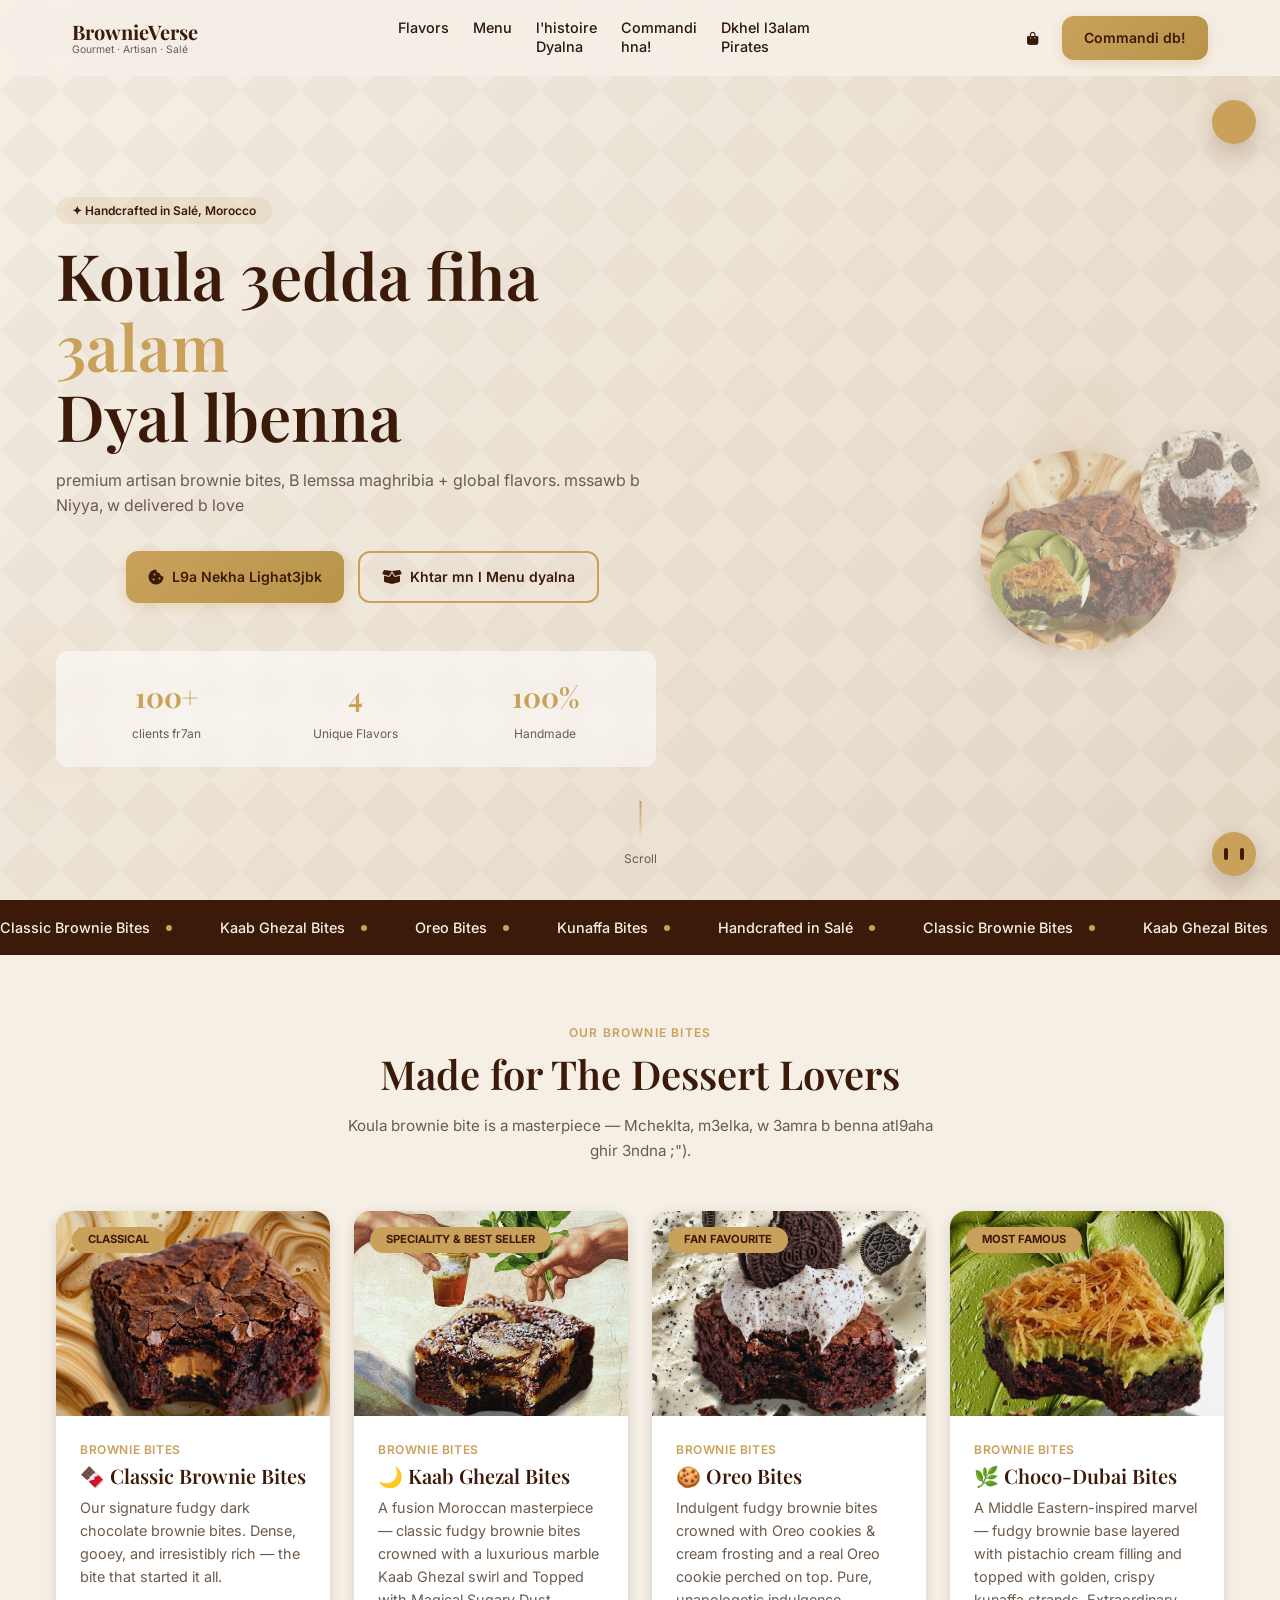
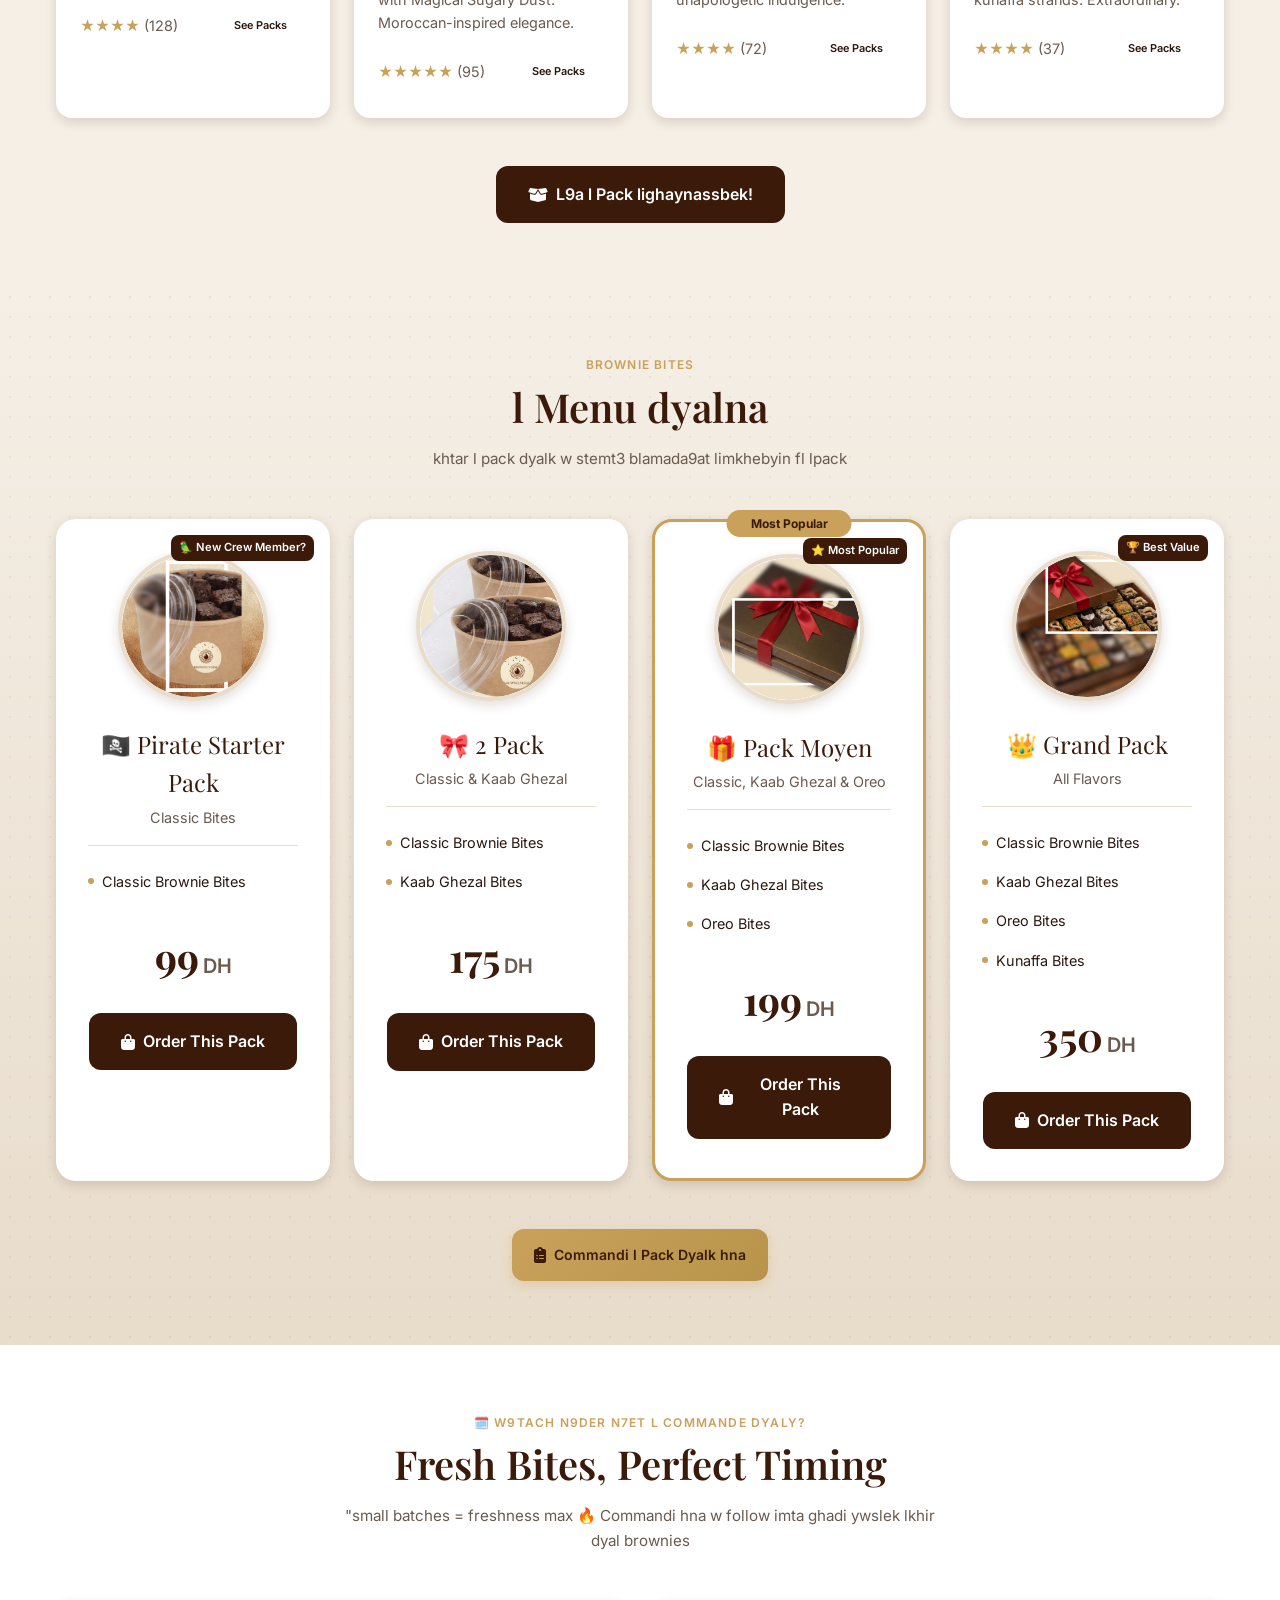
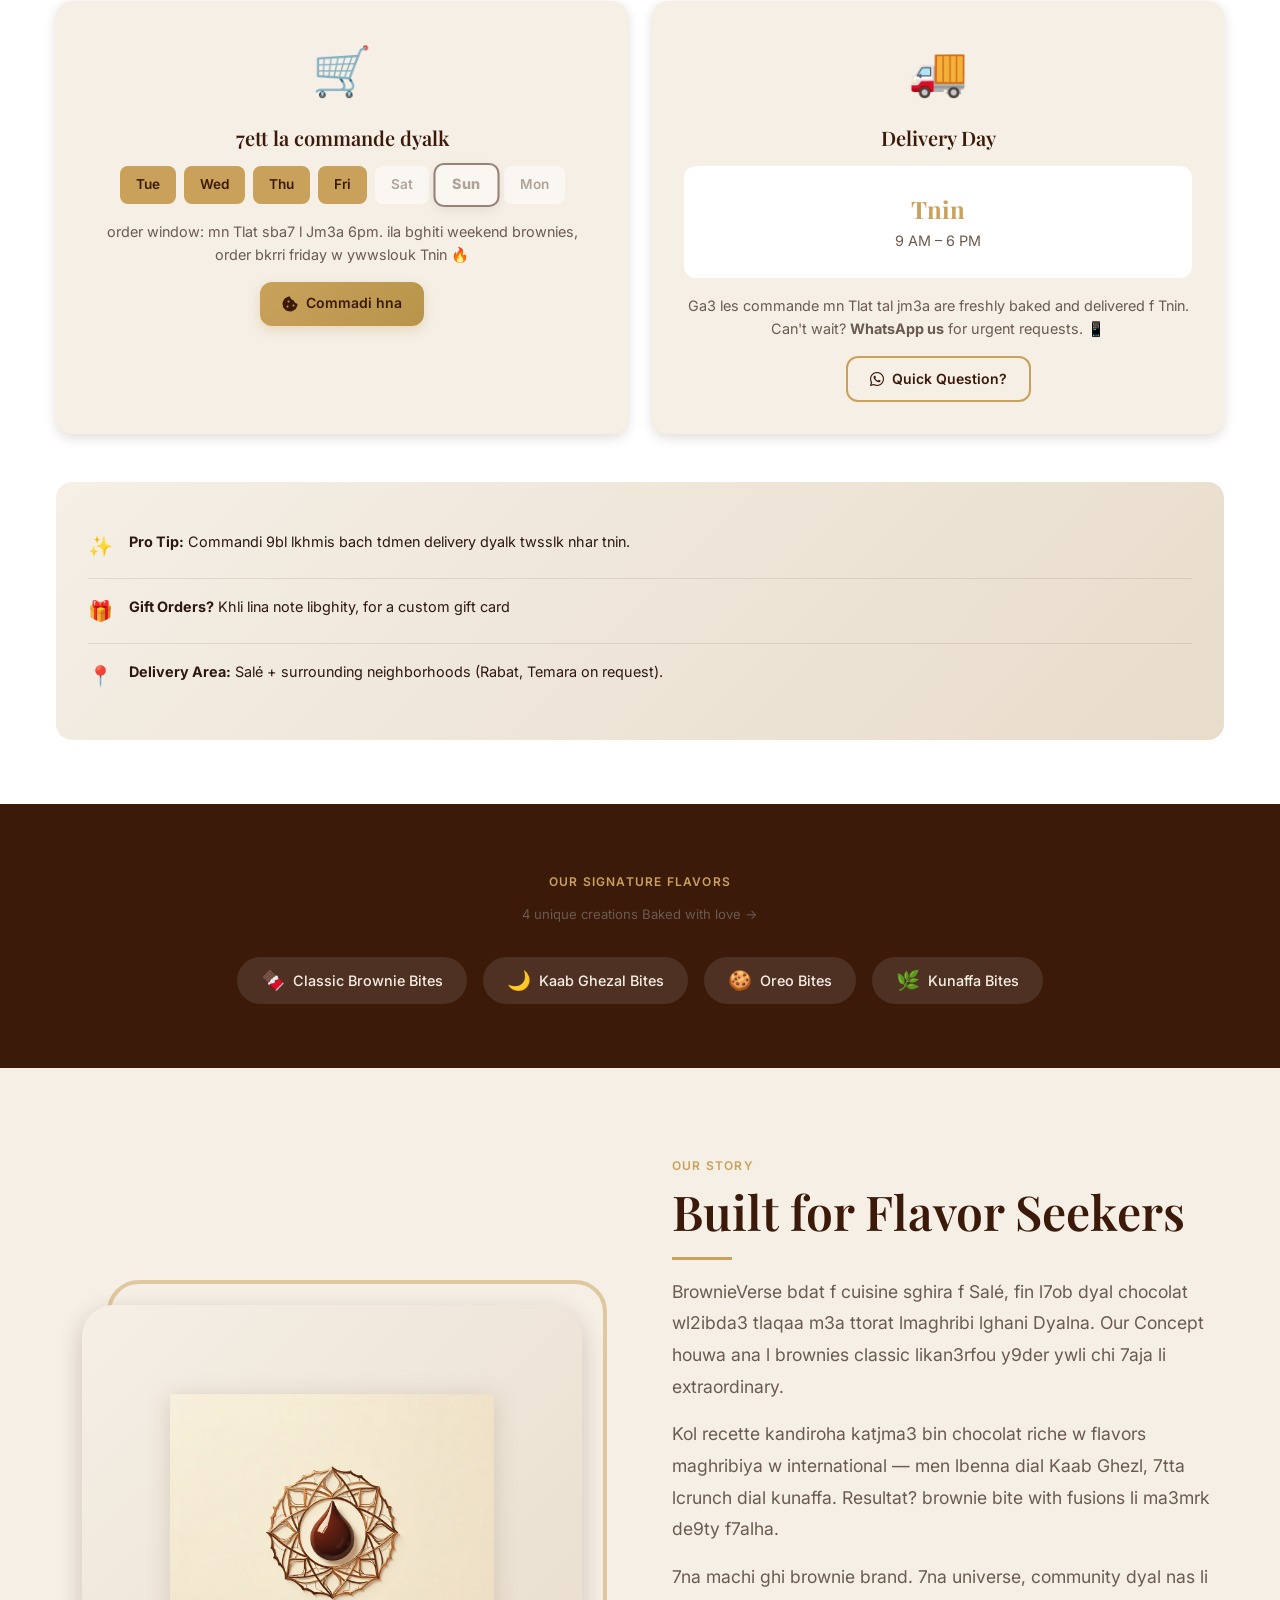
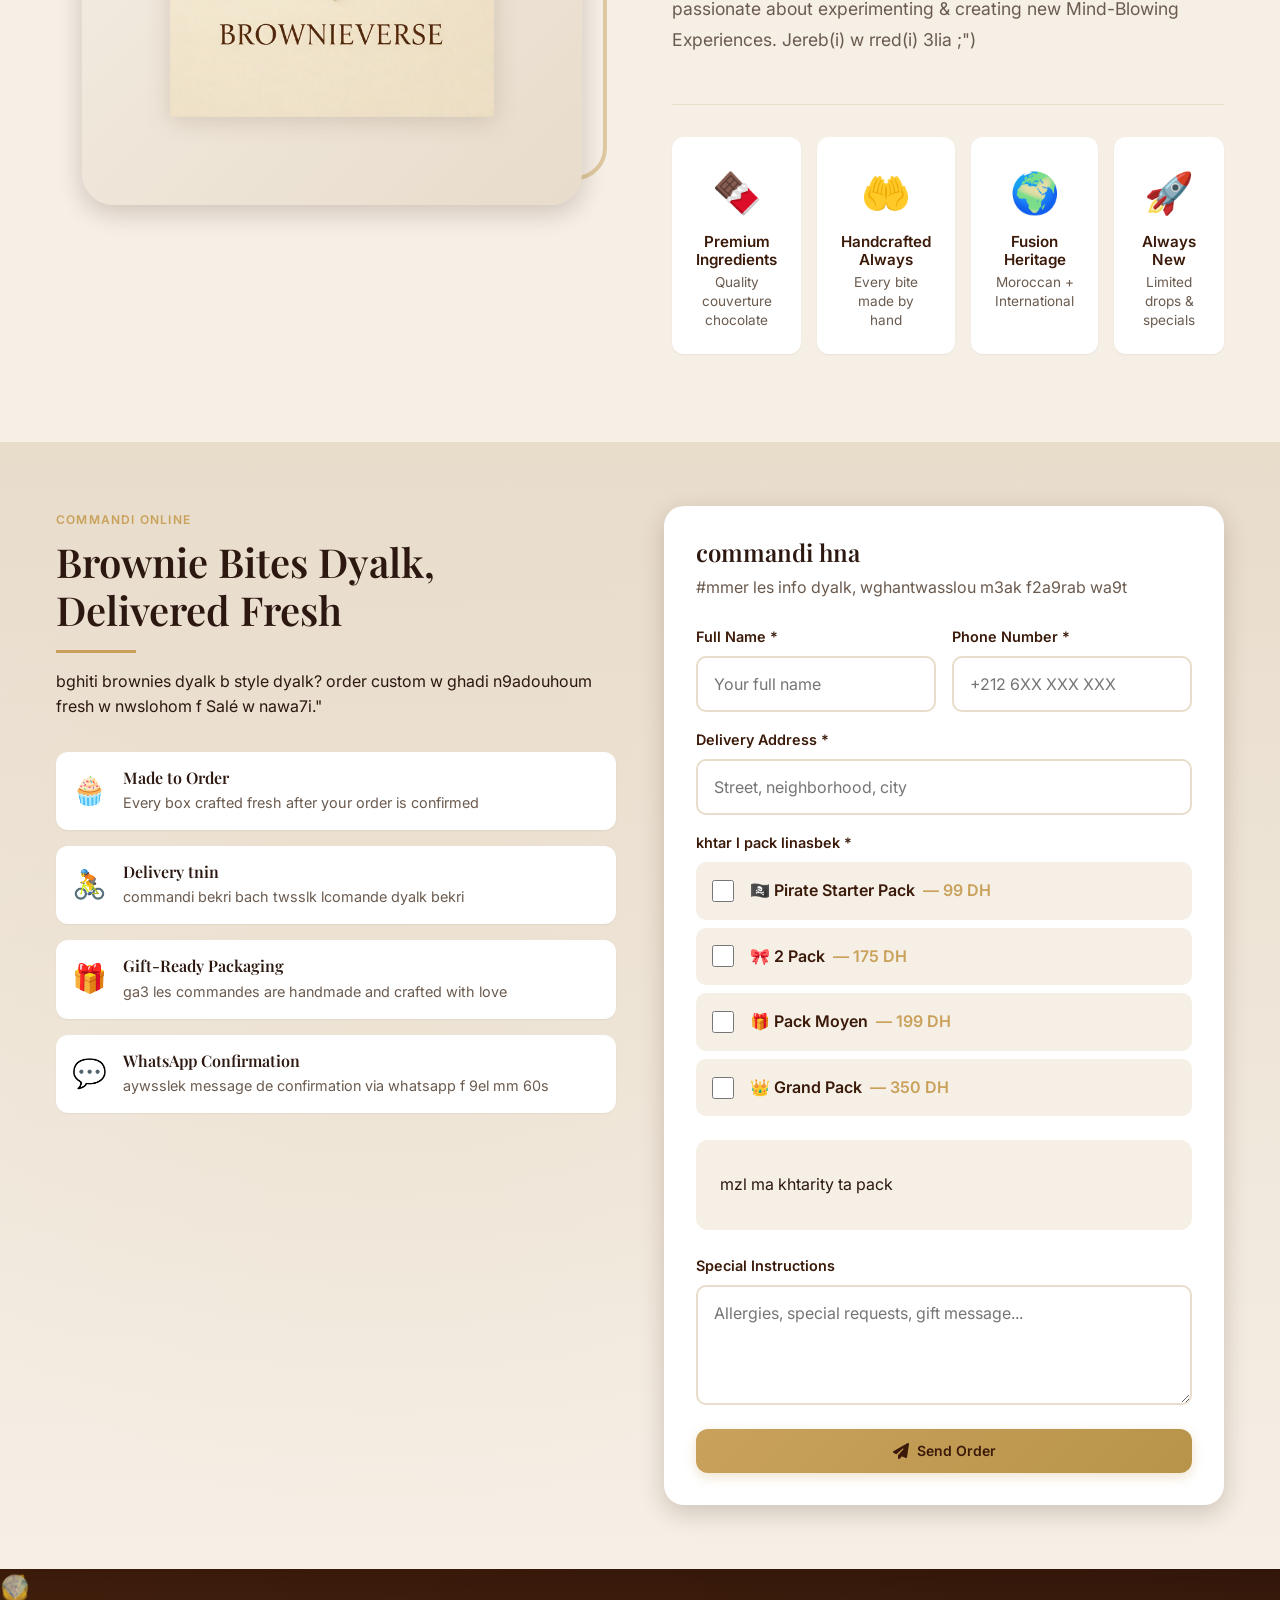
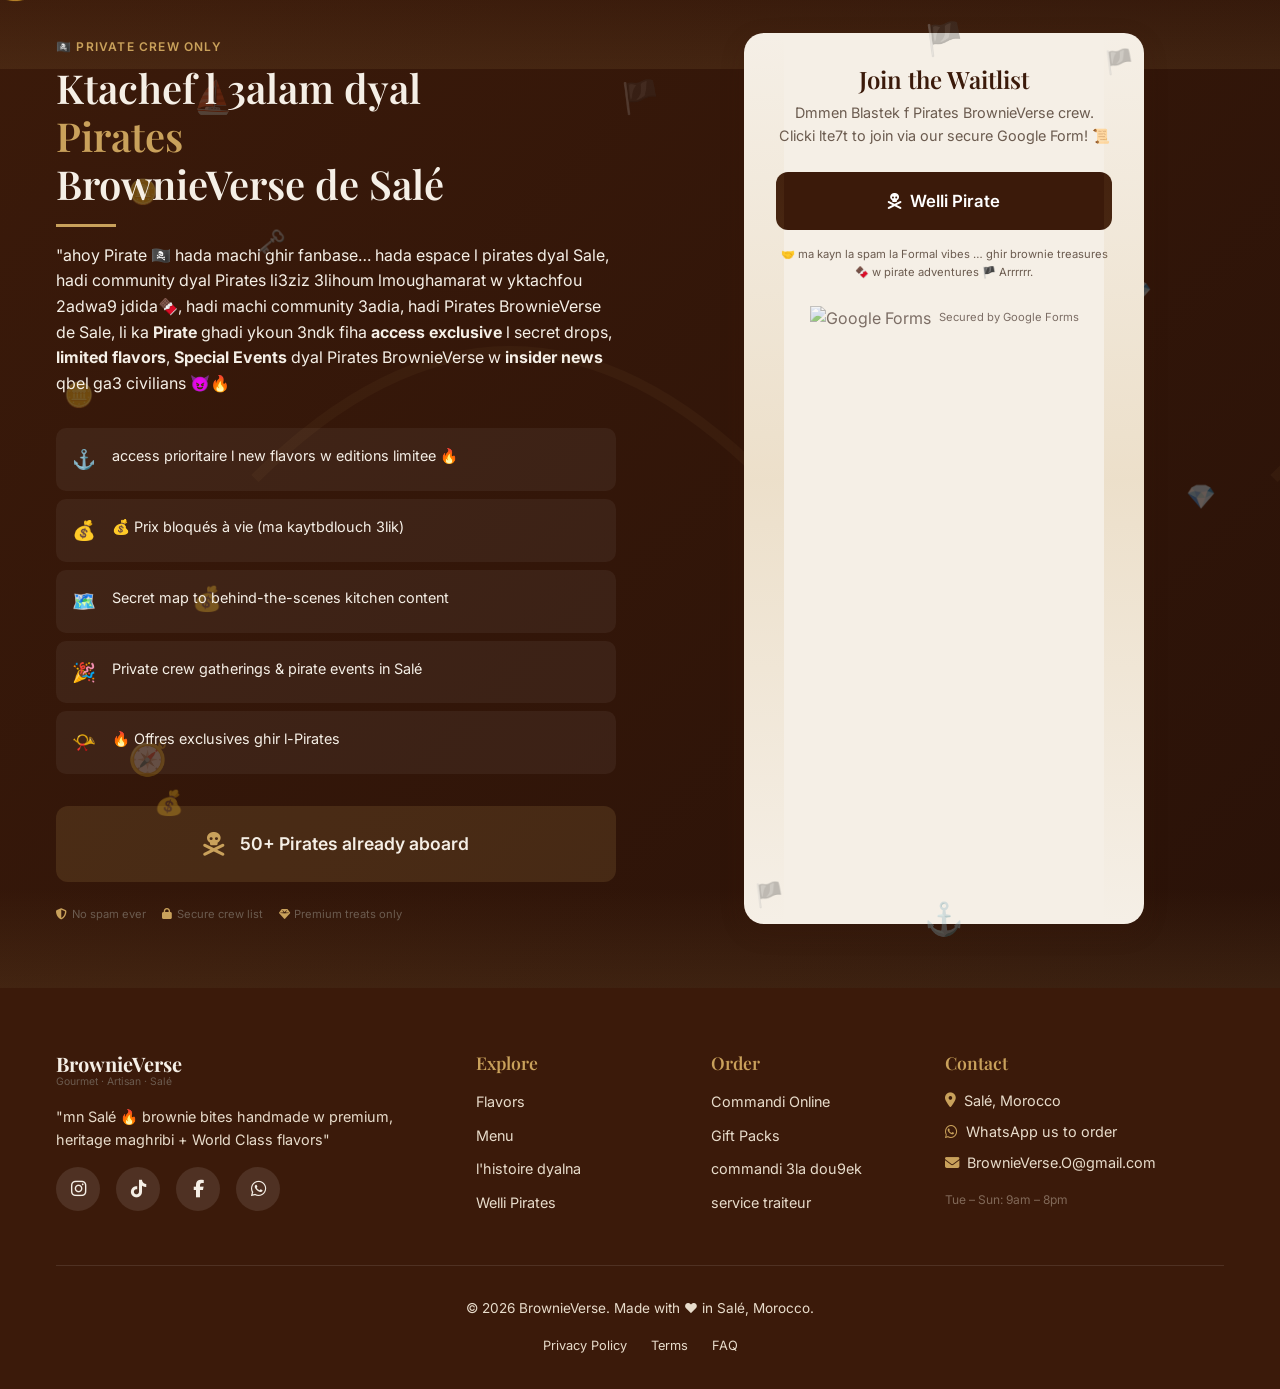
==== commit b4050d3c: "Remove brownie customization game feature Removed the custom brownie game modal and related scripts " ====
--- a/index.html
+++ b/index.html
@@ -30,157 +30,6 @@
     "address": {"@type": "PostalAddress", "addressLocality": "Salé", "addressCountry": "MA"}
   }
   </script>
-
-  <!-- 🎨 Enhanced Desktop Styles (Mobile Untouched) -->
-  <style>
-    /* BrownieVerse Brand Variables */
-    :root {
-      --bv-brown-dark: #2E1B1B;
-      --bv-brown-primary: #5D4037;
-      --bv-brown-muted: #8D6E63;
-      --bv-gold: #D4A574;
-      --bv-gold-hover: #C99569;
-      --bv-cream: #FFF8F0;
-      --bv-orange: #FF6B35;
-      --bv-orange-hover: #F15A29;
-      --bv-shadow-soft: 0 4px 15px rgba(93, 64, 55, 0.15);
-      --bv-shadow-gold: 0 4px 15px rgba(212, 165, 116, 0.3);
-      --bv-shadow-orange: 0 4px 15px rgba(255, 107, 53, 0.4);
-    }
-
-    /* 🖥️ DESKTOP ENHANCEMENTS (769px+) - Buttons & Layout */
-    @media (min-width: 769px) {
-      /* Base Button Reset */
-      button, .btn, [role="button"] {
-        font-family: inherit;
-        cursor: pointer;
-        border: none;
-        border-radius: 12px;
-        font-weight: 600;
-        transition: all 0.25s ease;
-        display: inline-flex;
-        align-items: center;
-        justify-content: center;
-        gap: 8px;
-        white-space: nowrap;
-      }
-
-      /* Gold Primary Buttons */
-      button[style*="background:#D4A574"],
-      button[style*="background: #D4A574"],
-      .btn-gold, .btn-primary, .hero-cta {
-        background: linear-gradient(135deg, var(--bv-gold), var(--bv-gold-hover)) !important;
-        color: var(--bv-brown-dark) !important;
-        padding: 10px 22px !important;
-        font-size: 14px !important;
-        box-shadow: var(--bv-shadow-gold);
-      }
-      button[style*="background:#D4A574"]:hover,
-      .btn-gold:hover, .btn-primary:hover {
-        transform: translateY(-2px);
-        box-shadow: 0 6px 20px rgba(212, 165, 116, 0.45);
-        background: linear-gradient(135deg, var(--bv-gold-hover), #B88559) !important;
-      }
-
-      /* Outline Secondary Buttons */
-      button[style*="background:transparent"],
-      button[style*="background: transparent"],
-      .btn-outline, .btn-secondary {
-        background: transparent !important;
-        color: var(--bv-brown-primary) !important;
-        border: 2px solid var(--bv-gold) !important;
-        padding: 10px 22px !important;
-        font-size: 14px !important;
-        box-shadow: var(--bv-shadow-soft);
-      }
-      button[style*="background:transparent"]:hover,
-      .btn-outline:hover {
-        background: rgba(212, 165, 116, 0.08) !important;
-        transform: translateY(-2px);
-        box-shadow: 0 6px 18px rgba(93, 64, 55, 0.2);
-      }
-
-      /* Orange Pirate Buttons */
-      button[style*="background:#FF6B35"],
-      button[style*="background: #FF6B35"],
-      .btn-orange, .pirate-cta {
-        background: linear-gradient(135deg, var(--bv-orange), var(--bv-orange-hover)) !important;
-        color: white !important;
-        padding: 9px 20px !important;
-        font-size: 13px !important;
-        font-weight: 700 !important;
-        box-shadow: var(--bv-shadow-orange);
-      }
-      button[style*="background:#FF6B35"]:hover,
-      .btn-orange:hover {
-        transform: translateY(-2px) scale(1.02);
-        box-shadow: 0 6px 22px rgba(255, 107, 53, 0.55);
-      }
-
-      /* Nav & Small Buttons */
-      header button, .nav-btn, .top-bar button {
-        padding: 8px 16px !important;
-        font-size: 13px !important;
-        border-radius: 10px !important;
-      }
-
-      /* Button Groups */
-      .hero-buttons, .cta-group, .button-row,
-      div[style*="display: flex"] > button + button {
-        margin-left: 12px !important;
-        margin-right: 0 !important;
-      }
-      .hero-buttons, .cta-group, .button-row {
-        gap: 14px !important;
-        flex-wrap: wrap !important;
-        justify-content: center !important;
-      }
-
-      /* Card Buttons */
-      .card button, .product-card button, .pack-card button {
-        padding: 10px 20px !important;
-        font-size: 13px !important;
-        width: auto !important;
-        max-width: 100% !important;
-      }
-
-      /* Icon + Text Buttons */
-      button span:first-child, .btn-icon {
-        font-size: 16px;
-        line-height: 1;
-      }
-      button:has(span:first-child) {
-        padding: 10px 18px !important;
-      }
-
-      /* Prevent Overly Wide Buttons */
-      button[style*="width: 100%"],
-      button[style*="width:100%"],
-      .btn-full {
-        max-width: 300px !important;
-        width: auto !important;
-        margin-left: auto !important;
-        margin-right: auto !important;
-      }
-
-      /* Focus & Disabled States */
-      button:focus-visible {
-        outline: 3px solid var(--bv-gold);
-        outline-offset: 2px;
-      }
-      button:disabled, .btn:disabled {
-        opacity: 0.6 !important;
-        cursor: not-allowed !important;
-        transform: none !important;
-        box-shadow: none !important;
-      }
-    }
-
-    /* 📱 MOBILE (768px and below) - NO CHANGES */
-    @media (max-width: 768px) {
-      /* Intentionally empty - your mobile CSS stays 100% intact */
-    }
-  </style>
 </head>
 <body>
 
@@ -215,7 +64,6 @@
           <a href="#about" class="nav-link">l'histoire<br/>Dyalna</a>
           <a href="#order" class="nav-link">Commandi<br/>hna!</a>
           <a href="#community" class="nav-link">Dkhel l3alam<br/>Pirates</a>
-          <li><a href="#" onclick="openBrownieGame();return false;" style="color:#FF7043;font-weight:600;">🏴‍☠️ Khtar3(i) L Brownie <br/> li katcheha</a></li>
         </nav>
 
         <div class="nav-right">
@@ -278,26 +126,6 @@
             <i class="fas fa-box-open"></i>
             Khtar mn l Menu dyalna
           </a>
-          <!-- 🏴‍☠️ Brownie Customization Game Trigger -->
-          <div style="margin-top:20px;text-align:center;">
-            <button onclick="openBrownieGame()" style="
-              background: linear-gradient(135deg, #FF7043, #FF5722);
-              color: white;
-              border: none;
-              padding: 14px 28px;
-              border-radius: 50px;
-              font-size: 16px;
-              font-weight: 700;
-              cursor: pointer;
-              box-shadow: 0 4px 15px rgba(255,87,34,0.4);
-              transition: transform 0.2s;
-            " onmouseover="this.style.transform='scale(1.03)'" onmouseout="this.style.transform='scale(1)'">
-              🏴‍☠️ KHTAR3 LBROWNIE LIKATCHEHA 🤤🫠
-            </button>
-            <p style="margin-top:8px;font-size:14px;color:#666;">
-              <small>Exclusive for Founding Pirates 🔐</small>
-            </p>
-          </div>
         </div>
         <div class="hero-stats">
           <div class="stat-item">
@@ -693,16 +521,6 @@
     </div>
   </section>
 
-  <!-- 🏴‍☠️ Custom Brownie Game CTA -->
-  <section style="text-align:center;padding:40px 20px;background:linear-gradient(135deg,#FFF8F0,#FFE0B2);border-radius:20px;margin:30px 0;">
-    <h3 style="color:#5D4037;margin-bottom:10px;">🎨 Bghity tkhtar3 Your own Brownie?</h3>
-    <p style="color:#666;margin-bottom:20px;"> A customization game For our Founding Pirates, khrej l2ibda3, wl'imagination dyalk w creer l Brownie Li katcheha 🤤🫠!</p>
-    <button onclick="openBrownieGame()" style="
-      background:#5D4037;color:white;border:none;padding:12px 30px;
-      border-radius:50px;font-weight:600;cursor:pointer;
-    ">🏴‍☠️ Launch the Game</button>
-  </section>
-
   <!-- Footer -->
   <footer role="contentinfo">
     <div class="container">
@@ -818,315 +636,5 @@
   <script>
   (function(){if(!window.chatbase||window.chatbase("getState")!=="initialized"){window.chatbase=(...arguments)=>{if(!window.chatbase.q){window.chatbase.q=[]}window.chatbase.q.push(arguments)};window.chatbase=new Proxy(window.chatbase,{get(target,prop){if(prop==="q"){return target.q}return(...args)=>target(prop,...args)}})}const onLoad=function(){const script=document.createElement("script");script.src="https://www.chatbase.co/embed.min.js";script.id="pjvFPAtE9C6OsusdhIopp";script.domain="www.chatbase.co";document.body.appendChild(script)};if(document.readyState==="complete"){onLoad()}else{window.addEventListener("load",onLoad)}})();
   </script>
-
-  <!-- 🏴‍☠️ BROWNIE CUSTOMIZATION GAME MODAL -->
-  <div id="brownieGameModal" style="display:none;position:fixed;top:0;left:0;width:100%;height:100%;background:rgba(0,0,0,0.7);z-index:9999;overflow-y:auto;padding:20px;">
-    <div style="max-width:800px;margin:20px auto;background:white;border-radius:20px;box-shadow:0 10px 40px rgba(0,0,0,0.3);">
-      <button onclick="closeBrownieGame()" style="position:absolute;top:15px;right:20px;background:none;border:none;font-size:24px;cursor:pointer;color:#666;" aria-label="Close game">✕</button>
-      <div id="brownieGameContent" style="padding:20px;"></div>
-    </div>
-  </div>
-
-  <!-- 🎮 Game JavaScript -->
-  <script>
-  var bvGame = {
-    selections: { base: null, fillings: [], toppings: [], sauce: null },
-    open: false,
-    optionLabels: {
-      'classic-fudge': 'Classic Fudge', 'kaab-ghezal': 'Kaab Ghezal', 'oreo': 'Oreo Crunch',
-      'choco-dubai': 'Choco-Dubai', 'midnight-espresso': 'Midnight Espresso', 'red-velvet': 'Red Velvet',
-      'salted-caramel': 'Salted Caramel', 'pistachio-cream': 'Pistachio Cream', 'white-chocolate': 'White Choco Lava',
-      'peanut-butter': 'Peanut Butter', 'raspberry-swirl': 'Raspberry', 'speculoos': 'Speculoos',
-      'chili-dark': 'Chili Dark 🔥', 'matcha': 'Matcha', 'gold-flakes': 'Gold Flakes ✨',
-      'marshmallow': 'Marshmallows', 'oreo-crumbles': 'Oreo Crumbles', 'pistachio-dust': 'Pistachio Dust',
-      'sea-salt': 'Sea Salt', 'brownie-bits': 'Brownie Bits', 'cotton-candy': 'Cotton Candy',
-      'bacon': 'Crispy Bacon 🥓', 'dark-chocolate': 'Dark Choco Ganache', 'caramel': 'Sea Salt Caramel',
-      'white-choc': 'White Choco Drizzle', 'pistachio': 'Pistachio Cream', 'berry-reduction': 'Berry Reduction',
-      'no-sauce': 'No Sauce'
-    },
-    validCreds: [
-      { email: 'abdohaoudi2004@gmail.com', code: 'PIRATE03' },
-      { email: 'brownieverse.o@gmail.com', code: 'CAPTAIN' }
-    ]
-  };
-
-  function openBrownieGame() {
-    var modal = document.getElementById('brownieGameModal');
-    var content = document.getElementById('brownieGameContent');
-    modal.style.display = 'block';
-    bvGame.open = true;
-    content.innerHTML = getGameHTML();
-    document.body.style.overflow = 'hidden';
-  }
-
-  function closeBrownieGame() {
-    var modal = document.getElementById('brownieGameModal');
-    modal.style.display = 'none';
-    bvGame.open = false;
-    document.body.style.overflow = '';
-  }
-
-  function getGameHTML() {
-    return `
-      <div id="bvGate" class="game-card active" style="text-align:center;">
-        <div class="pirate-badge" style="display:inline-flex;align-items:center;gap:6px;background:#FFD54F;color:#3E2723;padding:6px 16px;border-radius:50px;font-weight:700;font-size:14px;margin:10px 0;">🏴‍☠️ Founding Pirates Only</div>
-        <h2 style="color:#5D4037;margin:10px 0;">Private Deck Access</h2>
-        <p style="color:#666;margin:15px 0;">Enter your credentials to unlock the Brownie Customization Game</p>
-        <input type="email" id="bvEmail" placeholder="Your waitlist email" style="width:100%;padding:12px;margin:8px 0;border:2px solid #ddd;border-radius:10px;">
-        <input type="text" id="bvCode" placeholder="Private access code" style="width:100%;padding:12px;margin:8px 0;border:2px solid #ddd;border-radius:10px;">
-        <button class="game-btn" onclick="bvGame.checkAccess()" style="background:linear-gradient(135deg,#FF7043,#FF5722);color:white;border:none;padding:14px 30px;border-radius:50px;font-size:16px;font-weight:700;cursor:pointer;margin:10px 5px;">Set Sail! ⚓</button>
-        <p id="bvError" style="color:#FF7043;font-weight:500;margin-top:10px;display:none;">❌ Invalid credentials</p>
-        <p style="margin-top:20px;font-size:14px;color:#666;">Not a member? <a href="https://forms.gle/XsuFgEPq72zxBBLbA" style="color:#FF7043;font-weight:600;">Join the waitlist</a></p>
-      </div>
-      <div id="bvGameUI" style="display:none;">
-        <div class="game-header" style="text-align:center;padding:20px;background:linear-gradient(135deg,#FFF8F0,#FFE0B2);border-radius:20px 20px 0 0;">
-          <h2 style="color:#5D4037;margin:0 0 5px 0;">🏴‍☠️ Build Your Dream Brownie</h2>
-          <p class="slogan" style="color:#FF7043;font-style:italic;font-weight:600;">"In BrownieVerse, you crave it, we make it."</p>
-        </div>
-        <div class="game-steps" style="display:flex;justify-content:center;gap:8px;margin:20px 0;">
-          <div class="step-dot active" id="bvDot0" style="width:12px;height:12px;border-radius:50%;background:#FF7043;"></div>
-          <div class="step-dot" id="bvDot1" style="width:12px;height:12px;border-radius:50%;background:#ddd;"></div>
-          <div class="step-dot" id="bvDot2" style="width:12px;height:12px;border-radius:50%;background:#ddd;"></div>
-          <div class="step-dot" id="bvDot3" style="width:12px;height:12px;border-radius:50%;background:#ddd;"></div>
-        </div>
-        <div id="bvStep0" class="game-card active" style="background:white;border-radius:20px;padding:25px;margin:15px;box-shadow:0 4px 20px rgba(0,0,0,0.1);display:block;">
-          <h3 style="color:#5D4037;margin:0 0 15px 0;font-size:1.3rem;">🍫 Choose Your Base</h3>
-          <div class="game-options" style="display:grid;grid-template-columns:repeat(auto-fit,minmax(140px,1fr));gap:12px;">
-            <div class="game-option" data-value="classic-fudge" onclick="bvGame.select('base',this)" style="background:#FFF8F0;border:2px solid transparent;border-radius:15px;padding:15px 10px;text-align:center;cursor:pointer;transition:all 0.2s;font-size:14px;"><span class="emoji" style="font-size:24px;display:block;margin-bottom:5px;">🍫</span>Classic Fudge</div>
-            <div class="game-option" data-value="kaab-ghezal" onclick="bvGame.select('base',this)"><span class="emoji">🌙</span>Kaab Ghezal</div>
-            <div class="game-option" data-value="oreo" onclick="bvGame.select('base',this)"><span class="emoji">🍪</span>Oreo Crunch</div>
-            <div class="game-option" data-value="choco-dubai" onclick="bvGame.select('base',this)"><span class="emoji">🌿</span>Choco-Dubai</div>
-            <div class="game-option" data-value="midnight-espresso" onclick="bvGame.select('base',this)"><span class="emoji">☕</span>Midnight Espresso</div>
-            <div class="game-option" data-value="red-velvet" onclick="bvGame.select('base',this)"><span class="emoji">❤️</span>Red Velvet</div>
-          </div>
-          <div style="text-align:center;margin-top:20px;"><button class="game-btn" onclick="bvGame.next(1)">Next →</button></div>
-        </div>
-        <div id="bvStep1" class="game-card" style="display:none;">
-          <h3>🌀 Add Fillings (Pick 1-2)</h3>
-          <div class="game-options">
-            <div class="game-option" data-value="salted-caramel" onclick="bvGame.toggle('filling',this)"><span class="emoji">🧂</span>Salted Caramel</div>
-            <div class="game-option" data-value="pistachio-cream" onclick="bvGame.toggle('filling',this)"><span class="emoji">💚</span>Pistachio Cream</div>
-            <div class="game-option" data-value="white-chocolate" onclick="bvGame.toggle('filling',this)"><span class="emoji">⚪</span>White Choco</div>
-            <div class="game-option" data-value="peanut-butter" onclick="bvGame.toggle('filling',this)"><span class="emoji">🥜</span>Peanut Butter</div>
-            <div class="game-option" data-value="raspberry-swirl" onclick="bvGame.toggle('filling',this)"><span class="emoji">🍓</span>Raspberry</div>
-            <div class="game-option" data-value="speculoos" onclick="bvGame.toggle('filling',this)"><span class="emoji">🍪</span>Speculoos</div>
-            <div class="game-option" data-value="chili-dark" onclick="bvGame.toggle('filling',this)"><span class="emoji">🌶️</span>Chili Dark 🔥</div>
-            <div class="game-option" data-value="matcha" onclick="bvGame.toggle('filling',this)"><span class="emoji">🍵</span>Matcha</div>
-          </div>
-          <div style="text-align:center;margin-top:20px;display:flex;gap:10px;justify-content:center;">
-            <button class="game-btn secondary" onclick="bvGame.prev(0)" style="background:#eee;color:#2E1B1B;">← Back</button>
-            <button class="game-btn" onclick="bvGame.next(2)">Next →</button>
-          </div>
-        </div>
-        <div id="bvStep2" class="game-card" style="display:none;">
-          <h3>✨ Pile On Toppings (Pick 1-3)</h3>
-          <div class="game-options">
-            <div class="game-option" data-value="gold-flakes" onclick="bvGame.toggle('topping',this)"><span class="emoji">✨</span>Gold Flakes</div>
-            <div class="game-option" data-value="marshmallow" onclick="bvGame.toggle('topping',this)"><span class="emoji">☁️</span>Marshmallows</div>
-            <div class="game-option" data-value="oreo-crumbles" onclick="bvGame.toggle('topping',this)"><span class="emoji">🍪</span>Oreo Crumbles</div>
-            <div class="game-option" data-value="pistachio-dust" onclick="bvGame.toggle('topping',this)"><span class="emoji">💚</span>Pistachio Dust</div>
-            <div class="game-option" data-value="sea-salt" onclick="bvGame.toggle('topping',this)"><span class="emoji">🧂</span>Sea Salt</div>
-            <div class="game-option" data-value="brownie-bits" onclick="bvGame.toggle('topping',this)"><span class="emoji">🍫</span>Brownie Bits</div>
-            <div class="game-option" data-value="cotton-candy" onclick="bvGame.toggle('topping',this)"><span class="emoji">🍭</span>Cotton Candy</div>
-            <div class="game-option" data-value="bacon" onclick="bvGame.toggle('topping',this)"><span class="emoji">🥓</span>Crispy Bacon</div>
-          </div>
-          <div style="text-align:center;margin-top:20px;display:flex;gap:10px;justify-content:center;">
-            <button class="game-btn secondary" onclick="bvGame.prev(1)">← Back</button>
-            <button class="game-btn" onclick="bvGame.next(3)">Next →</button>
-          </div>
-        </div>
-        <div id="bvStep3" class="game-card" style="display:none;">
-          <h3>🌊 Drizzle Your Sauce (Pick 1)</h3>
-          <div class="game-options">
-            <div class="game-option" data-value="dark-chocolate" onclick="bvGame.select('sauce',this)"><span class="emoji">🍫</span>Dark Choco</div>
-            <div class="game-option" data-value="caramel" onclick="bvGame.select('sauce',this)"><span class="emoji">🍯</span>Sea Salt Caramel</div>
-            <div class="game-option" data-value="white-choc" onclick="bvGame.select('sauce',this)"><span class="emoji">⚪</span>White Choco</div>
-            <div class="game-option" data-value="pistachio" onclick="bvGame.select('sauce',this)"><span class="emoji">💚</span>Pistachio Cream</div>
-            <div class="game-option" data-value="berry-reduction" onclick="bvGame.select('sauce',this)"><span class="emoji">🍓</span>Berry Reduction</div>
-            <div class="game-option" data-value="no-sauce" onclick="bvGame.select('sauce',this)"><span class="emoji">❌</span>Keep It Pure</div>
-          </div>
-          <div style="text-align:center;margin-top:20px;display:flex;gap:10px;justify-content:center;">
-            <button class="game-btn secondary" onclick="bvGame.prev(2)">← Back</button>
-            <button class="game-btn" onclick="bvGame.showPreview()">Generate! 🎨</button>
-          </div>
-        </div>
-        <div id="bvPreview" class="game-card" style="display:none;text-align:center;">
-          <h3>👀 Your Creation</h3>
-          <div class="brownie-display" id="bvDisplay" style="width:200px;height:200px;margin:0 auto 20px;background:linear-gradient(145deg,#3E2723,#5D4037);border-radius:20px;display:flex;align-items:center;justify-content:center;color:white;font-weight:600;position:relative;overflow:hidden;box-shadow:0 8px 25px rgba(0,0,0,0.3);"><span id="bvPreviewText">Your brownie...</span></div>
-          <p id="bvSummary" style="margin:15px 0;color:#666;font-size:14px;"></p>
-          <button class="game-btn" id="bvGenBtn" onclick="bvGame.generate()">✨ Generate AI Image ✨</button>
-          <div class="game-disclaimer" style="background:#FFF3E0;border-left:4px solid #FF7043;padding:15px;border-radius:0 10px 10px 0;margin:20px 0;font-size:14px;">⚠️ <strong>Pirate Disclaimer:</strong> We support your creativity… but if you mix chili, marshmallow, and tuna—you're on your own, captain. 🏴‍☠️</div>
-          <div style="text-align:center;margin-top:15px;"><button class="game-btn secondary" onclick="bvGame.reset()">← Start Over</button></div>
-        </div>
-        <div id="bvLoading" class="game-loading" style="display:none;text-align:center;padding:30px;">
-          <div class="spinner" style="width:40px;height:40px;border:4px solid #f3f3f3;border-top:4px solid #FF7043;border-radius:50%;animation:spin 1s linear infinite;margin:0 auto 15px;"></div>
-          <p>🎨 AI is crafting your masterpiece...<br><small>(Demo - real feature coming soon!)</small></p>
-        </div>
-        <div id="bvResult" class="game-result" style="display:none;text-align:center;">
-          <h3>🏆 Behold Your Creation!</h3>
-          <img class="result-img" id="bvResultImg" src="" alt="Your brownie" style="width:100%;max-width:400px;border-radius:20px;margin:20px auto;box-shadow:0 10px 40px rgba(0,0,0,0.2);">
-          <p style="margin:15px 0;font-weight:600;color:#5D4037;">"<span id="bvResultName">Your Custom Brownie</span>"</p>
-          <div class="game-cta" style="background:linear-gradient(135deg,#5D4037,#3E2723);color:white;border-radius:20px;padding:25px;text-align:center;margin:25px 0;">
-            <h3>🚀 Coming Soon: Order This IRL!</h3>
-            <p>For just <strong>49 DH</strong>, your dream brownie could be delivered!</p>
-            <a href="https://brownieverse.github.io/Order-Now/" style="display:inline-block;background:#FFD54F;color:#3E2723;padding:12px 30px;border-radius:50px;text-decoration:none;font-weight:700;margin-top:15px;">🔔 Return to Site</a>
-          </div>
-          <button class="game-btn secondary" onclick="bvGame.reset()" style="margin-top:15px;">🔄 Build Another</button>
-        </div>
-      </div>
-    `;
-  }
-
-  bvGame.checkAccess = function() {
-    var email = document.getElementById('bvEmail').value.trim().toLowerCase();
-    var code = document.getElementById('bvCode').value.trim().toUpperCase();
-    var error = document.getElementById('bvError');
-    var valid = false;
-    for (var i = 0; i < bvGame.validCreds.length; i++) {
-      if (bvGame.validCreds[i].email === email && bvGame.validCreds[i].code.toUpperCase() === code) { valid = true; break; }
-    }
-    if (valid) {
-      document.getElementById('bvGate').style.display = 'none';
-      document.getElementById('bvGameUI').style.display = 'block';
-      error.style.display = 'none';
-    } else {
-      error.style.display = 'block';
-      var gate = document.getElementById('bvGate');
-      gate.style.animation = 'none';
-      setTimeout(function() { gate.style.animation = 'shake 0.5s'; }, 10);
-    }
-  };
-
-  bvGame.select = function(cat, el) {
-    var sibs = el.parentElement.querySelectorAll('.game-option');
-    for (var i = 0; i < sibs.length; i++) sibs[i].classList.remove('selected');
-    el.classList.add('selected');
-    bvGame.selections[cat] = el.dataset.value;
-  };
-
-  bvGame.toggle = function(cat, el) {
-    var arr = bvGame.selections[cat + 's'] || bvGame.selections[cat];
-    var val = el.dataset.value;
-    var max = cat === 'filling' ? 2 : 3;
-    if (el.classList.contains('selected')) {
-      el.classList.remove('selected');
-      var newArr = [];
-      for (var i = 0; i < arr.length; i++) if (arr[i] !== val) newArr.push(arr[i]);
-      bvGame.selections[cat + 's'] = newArr;
-    } else {
-      if (arr.length >= max) return;
-      el.classList.add('selected');
-      var newArr = arr.slice();
-      newArr.push(val);
-      bvGame.selections[cat + 's'] = newArr;
-    }
-  };
-
-  bvGame.next = function(step) {
-    if (step === 1 && !bvGame.selections.base) { alert('Pick a base first! 🍫'); return; }
-    if (step === 2 && bvGame.selections.fillings.length === 0) { alert('Add at least 1 filling! 🌀'); return; }
-    if (step === 3 && bvGame.selections.toppings.length === 0) { alert('Add at least 1 topping! ✨'); return; }
-    for (var i = 0; i < 4; i++) {
-      var card = document.getElementById('bvStep' + i);
-      if (card) card.classList.remove('active');
-      var dot = document.getElementById('bvDot' + i);
-      if (dot) dot.classList.toggle('active', i <= step);
-    }
-    document.getElementById('bvStep' + step).classList.add('active');
-  };
-
-  bvGame.prev = function(step) {
-    for (var i = 0; i < 4; i++) {
-      var card = document.getElementById('bvStep' + i);
-      if (card) card.classList.remove('active');
-      var dot = document.getElementById('bvDot' + i);
-      if (dot) dot.classList.toggle('active', i <= step);
-    }
-    document.getElementById('bvStep' + step).classList.add('active');
-  };
-
-  bvGame.showPreview = function() {
-    if (!bvGame.selections.sauce) { alert('Pick a sauce (or "Keep It Pure")! 🌊'); return; }
-    var parts = [bvGame.optionLabels[bvGame.selections.base]];
-    for (var i = 0; i < bvGame.selections.fillings.length; i++) parts.push(bvGame.optionLabels[bvGame.selections.fillings[i]]);
-    for (var i = 0; i < bvGame.selections.toppings.length; i++) parts.push(bvGame.optionLabels[bvGame.selections.toppings[i]]);
-    if (bvGame.selections.sauce !== 'no-sauce') parts.push(bvGame.optionLabels[bvGame.selections.sauce]);
-    var clean = [];
-    for (var i = 0; i < parts.length; i++) if (parts[i]) clean.push(parts[i]);
-    document.getElementById('bvPreviewText').textContent = clean.join(' + ');
-    var fillTxt = bvGame.selections.fillings.length > 0 ? bvGame.selections.fillings.map(function(f){return bvGame.optionLabels[f];}).join(', ') : 'None';
-    var topTxt = bvGame.selections.toppings.map(function(t){return bvGame.optionLabels[t];}).join(', ');
-    var sauceTxt = bvGame.selections.sauce !== 'no-sauce' ? bvGame.optionLabels[bvGame.selections.sauce] : 'None';
-    document.getElementById('bvSummary').textContent = 'Base: ' + bvGame.optionLabels[bvGame.selections.base] + ' | Fillings: ' + fillTxt + ' | Toppings: ' + topTxt + ' | Sauce: ' + sauceTxt;
-    for (var i = 0; i < 4; i++) { var card = document.getElementById('bvStep' + i); if (card) card.classList.remove('active'); }
-    document.getElementById('bvPreview').classList.add('active');
-  };
-
-  bvGame.generate = function() {
-    var btn = document.getElementById('bvGenBtn');
-    var loading = document.getElementById('bvLoading');
-    var result = document.getElementById('bvResult');
-    var resultImg = document.getElementById('bvResultImg');
-    btn.disabled = true;
-    loading.classList.add('active');
-    result.classList.remove('active');
-    var baseName = bvGame.optionLabels[bvGame.selections.base];
-    var fillTxt = bvGame.selections.fillings.length > 0 ? 'filled with ' + bvGame.selections.fillings.map(function(f){return bvGame.optionLabels[f];}).join(' and ') : '';
-    var topTxt = bvGame.selections.toppings.length > 0 ? 'topped with ' + bvGame.selections.toppings.map(function(t){return bvGame.optionLabels[t];}).join(', ') : '';
-    var sauceTxt = bvGame.selections.sauce !== 'no-sauce' ? 'drizzled with ' + bvGame.optionLabels[bvGame.selections.sauce] : '';
-    var prompt = 'Professional food photography of a luxurious artisan brownie, ' + baseName + ' brownie base, ' + fillTxt + ', ' + topTxt + ', ' + sauceTxt + ', gourmet dessert, Moroccan pastry, warm lighting, studio quality, mouthwatering, chocolate dripping, high detail, 4k, appetizing';
-    prompt = prompt.replace(/,\s*,/g, ',').replace(/,\s*$/, '').replace(/^\s*,/, '');
-    var encoded = encodeURIComponent(prompt);
-    var seed = Math.floor(Math.random() * 10000);
-    var imageUrl = 'https://image.pollinations.ai/prompt/' + encoded + '?width=600&height=600&nologo=true&seed=' + seed + '&model=flux';
-    var img = new Image();
-    img.onload = function() {
-      resultImg.src = imageUrl;
-      var specialName = 'Dream';
-      if (bvGame.selections.toppings.indexOf('gold-flakes') !== -1) specialName = 'Gold Rush';
-      else if (bvGame.selections.fillings.indexOf('chili-dark') !== -1) specialName = 'Fire Ship';
-      else if (bvGame.selections.toppings.indexOf('bacon') !== -1) specialName = 'Salty Pirate';
-      document.getElementById('bvResultName').textContent = 'The ' + baseName.split(' ')[0] + ' ' + specialName;
-      loading.classList.remove('active');
-      result.classList.add('active');
-      btn.disabled = false;
-      result.scrollIntoView({ behavior: 'smooth' });
-    };
-    img.onerror = function() {
-      alert('Oops! AI is busy. Please try again! ');
-      loading.classList.remove('active');
-      btn.disabled = false;
-    };
-    img.src = imageUrl;
-  };
-
-  bvGame.reset = function() {
-    bvGame.selections = { base: null, fillings: [], toppings: [], sauce: null };
-    var opts = document.querySelectorAll('.game-option');
-    for (var i = 0; i < opts.length; i++) opts[i].classList.remove('selected');
-    var cards = document.querySelectorAll('.game-card, #bvPreview, #bvLoading, #bvResult');
-    for (var i = 0; i < cards.length; i++) cards[i].classList.remove('active');
-    document.getElementById('bvGate').style.display = 'block';
-    document.getElementById('bvGameUI').style.display = 'none';
-    document.getElementById('bvStep0').classList.add('active');
-    var dots = document.querySelectorAll('.step-dot');
-    for (var i = 0; i < dots.length; i++) dots[i].classList.toggle('active', i === 0);
-  };
-
-  document.addEventListener('click', function(e) {
-    var modal = document.getElementById('brownieGameModal');
-    if (e.target === modal && bvGame.open) closeBrownieGame();
-  });
-  document.addEventListener('keydown', function(e) {
-    if (e.key === 'Escape' && bvGame.open) closeBrownieGame();
-  });
-  </script>
-  <!-- 🏴‍️ BROWNIE CUSTOMIZATION GAME MODAL -->
-<div id="brownieGameModal" style="display:none;position:fixed;top:0;left:0;width:100%;height:100%;background:rgba(0,0,0,0.7);z-index:9999;overflow-y:auto;padding:20px;">
-  <div style="max-width:800px;margin:20px auto;background:white;border-radius:20px;box-shadow:0 10px 40px rgba(0,0,0,0.3);">
-    <button onclick="closeBrownieGame()" style="position:absolute;top:15px;right:20px;background:none;border:none;font-size:24px;cursor:pointer;color:#666;" aria-label="Close game">✕</button>
-    <div id="brownieGameContent" style="padding:20px;"></div>
-  </div>
-</div>
 </body>
 </html>
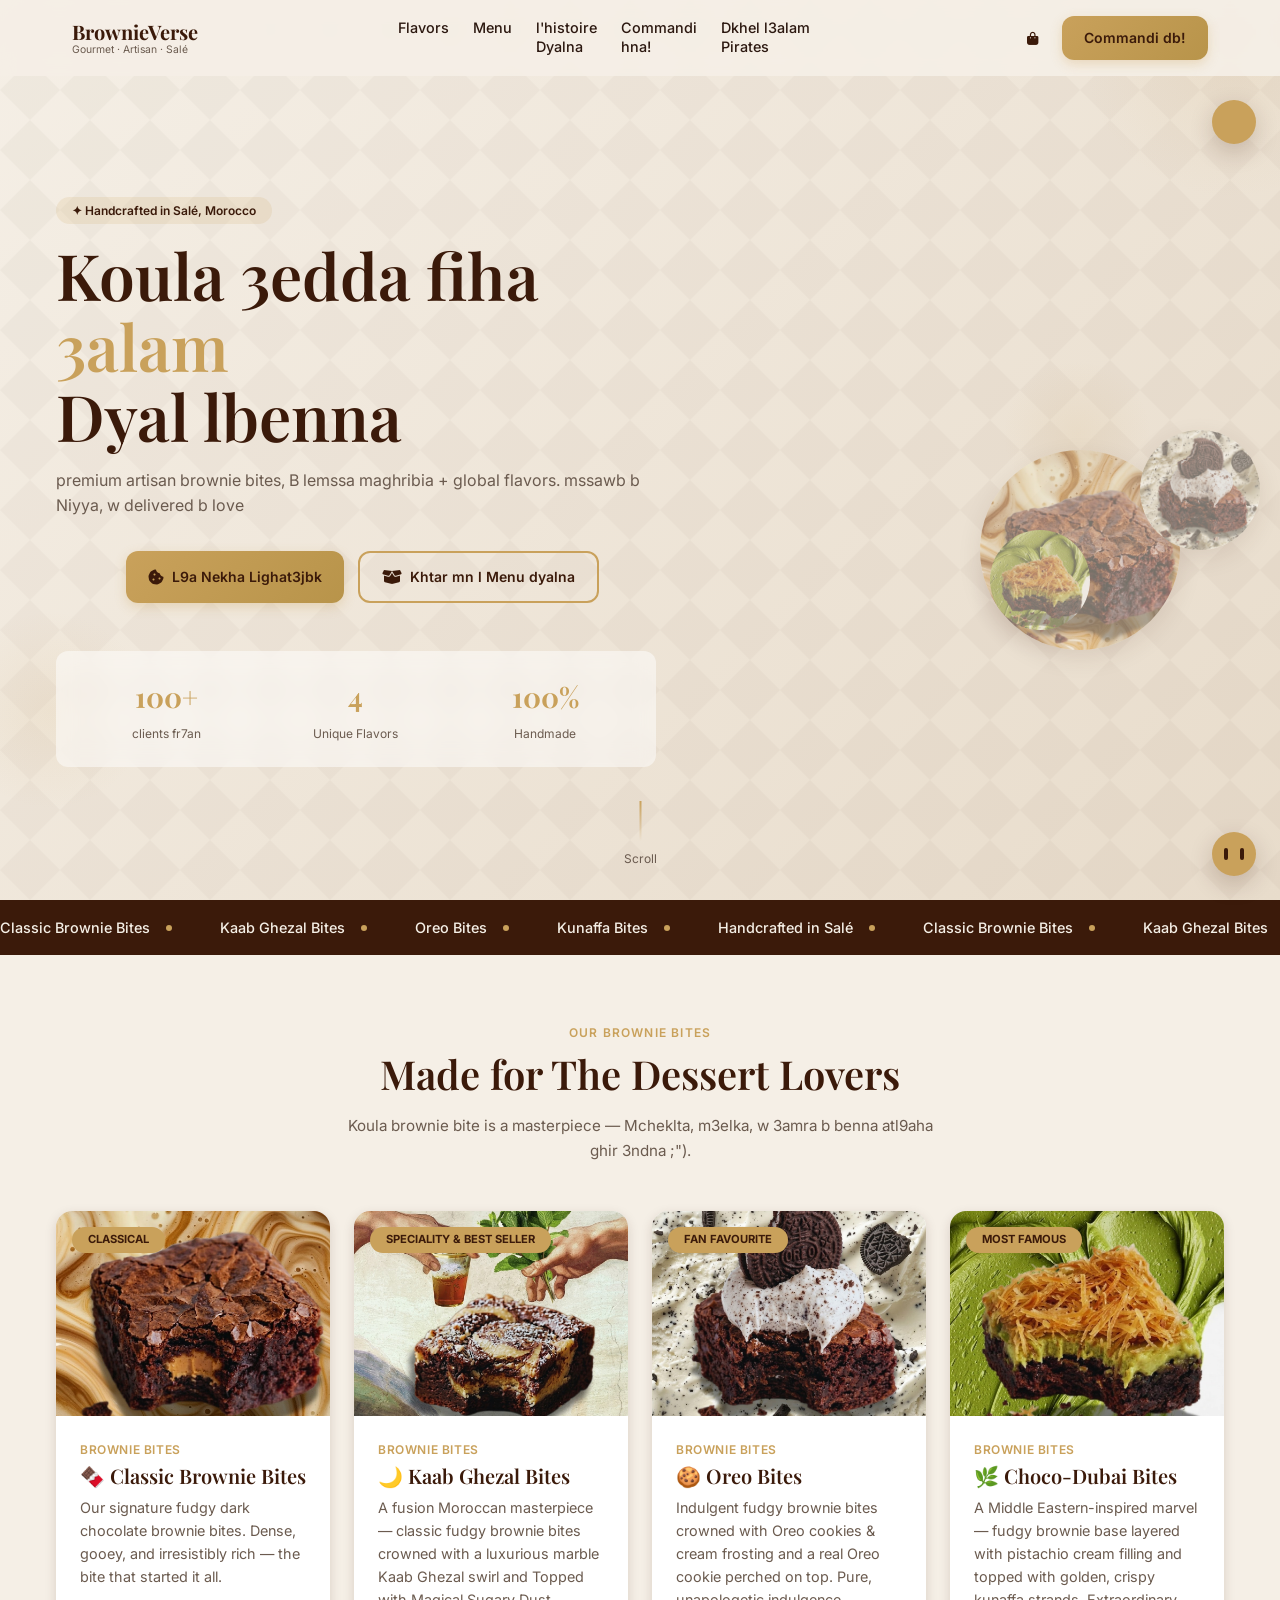
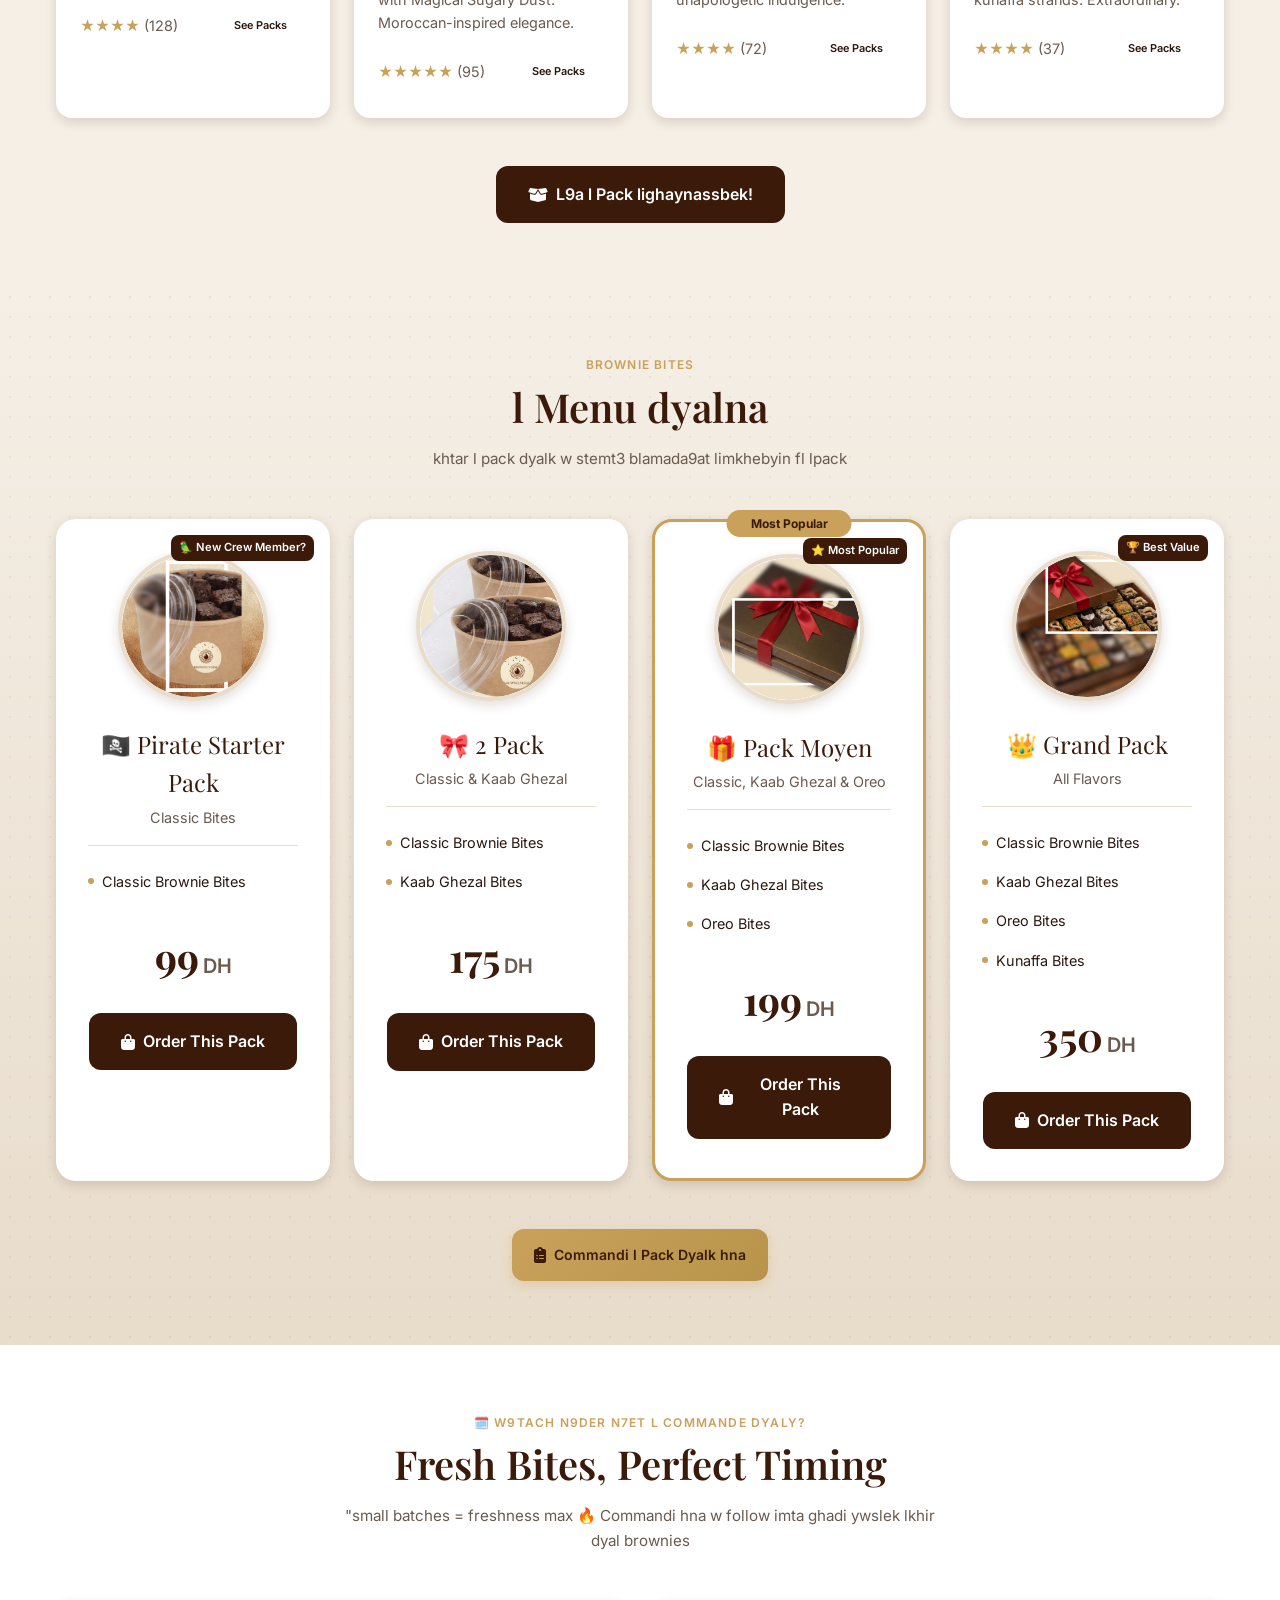
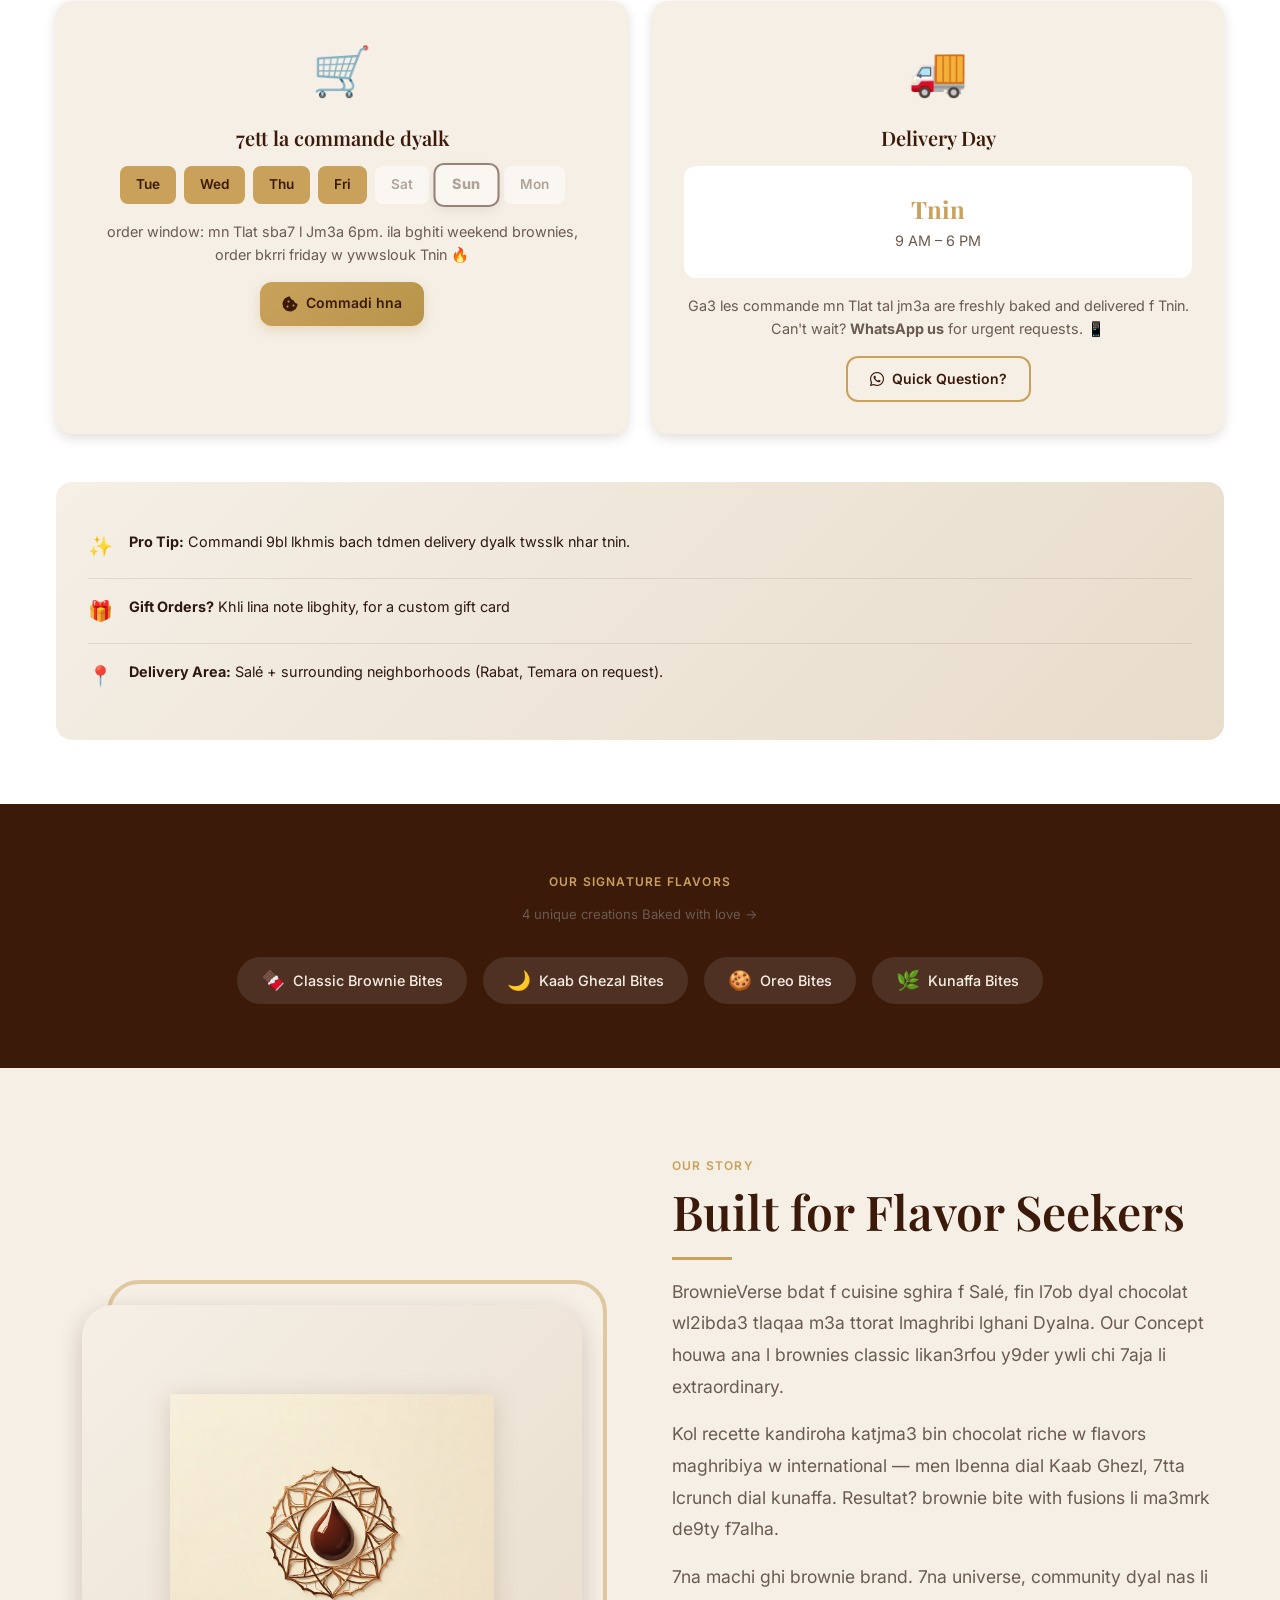
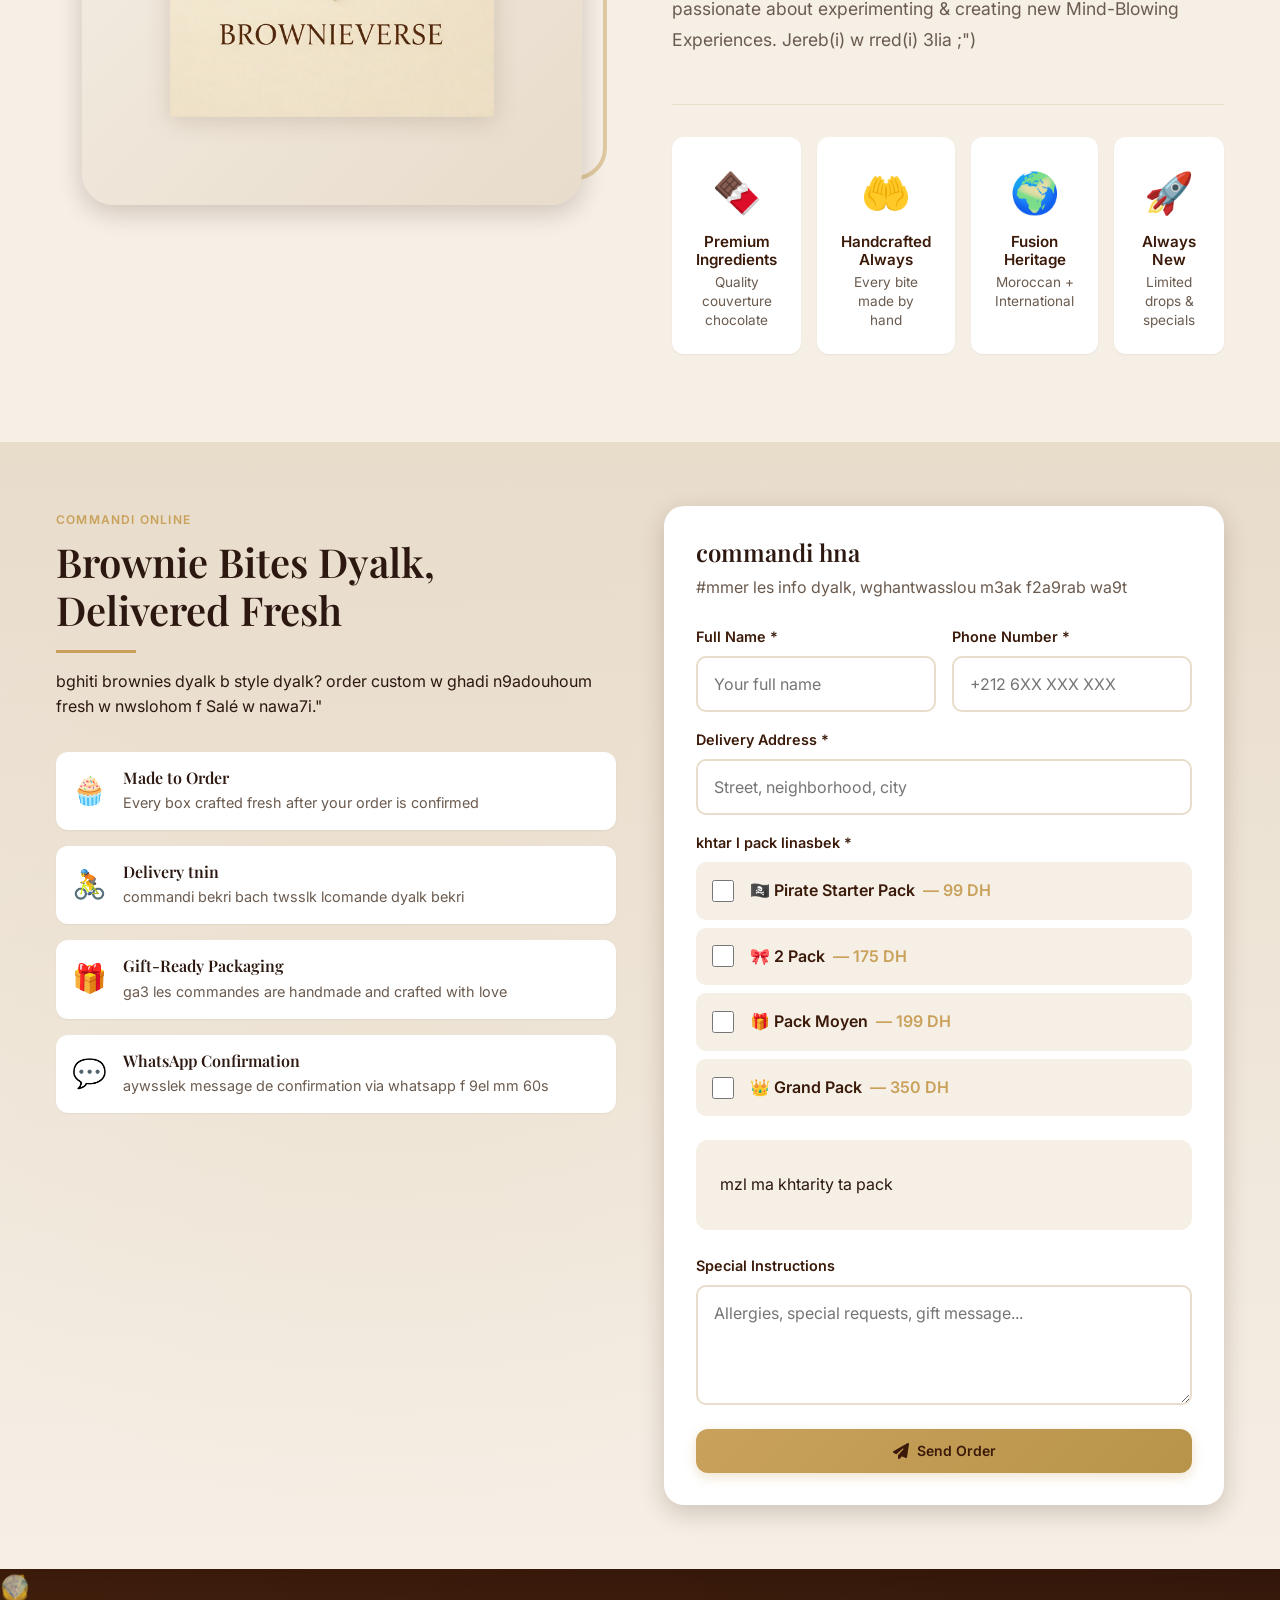
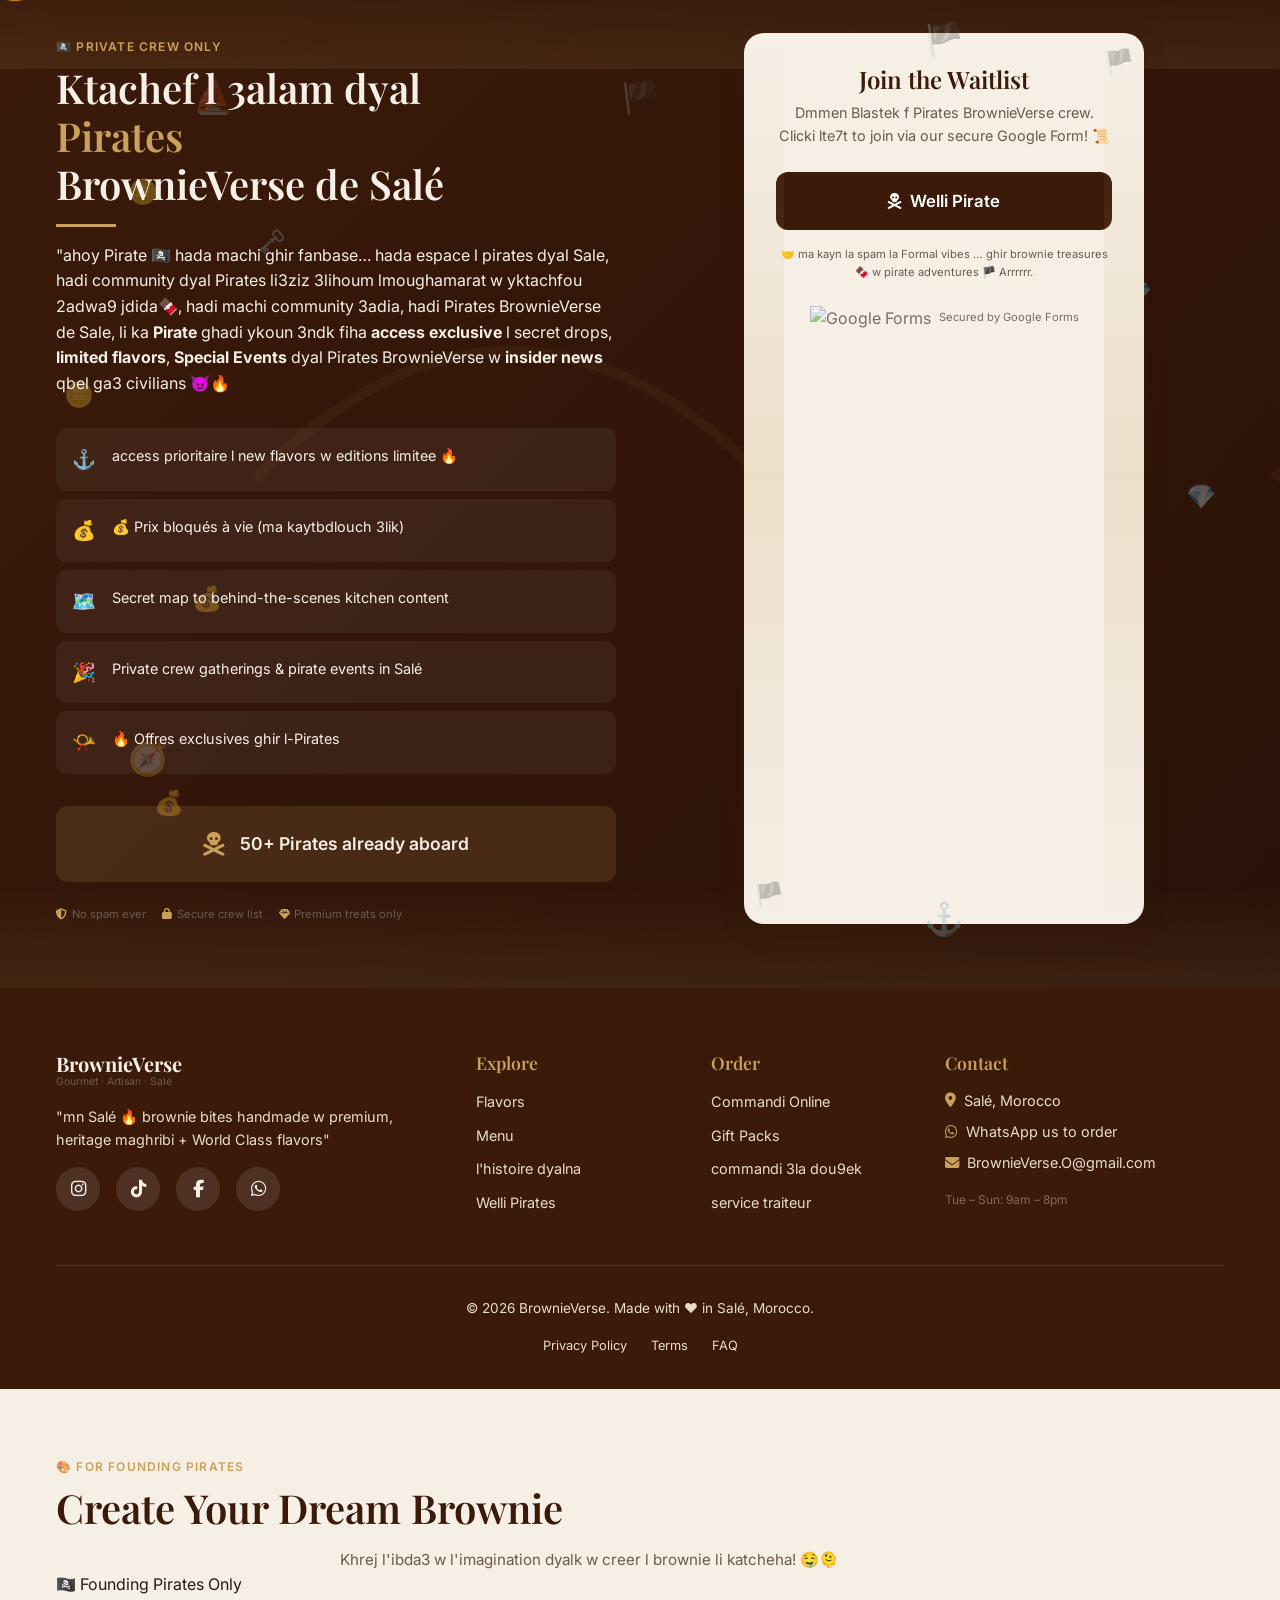
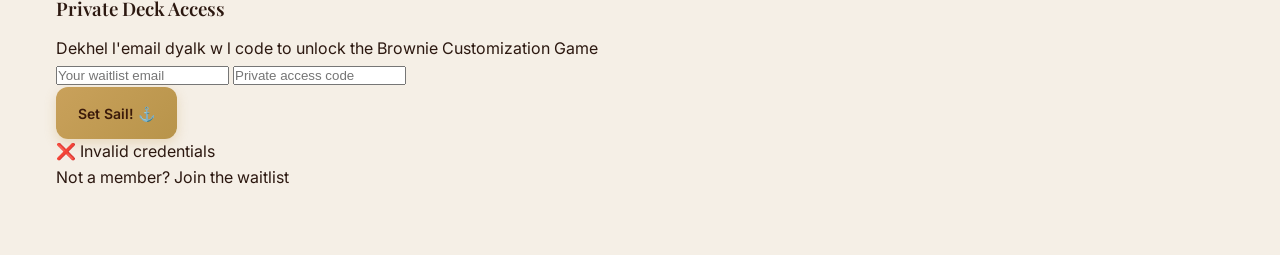
==== commit 3cca86b8: "Add Brownie Customization Game Section" ====
--- a/index.html
+++ b/index.html
@@ -4,6 +4,7 @@
   <meta charset="UTF-8" />
   <meta name="viewport" content="width=device-width, initial-scale=1.0, maximum-scale=5.0" />
   <meta name="theme-color" content="#3B1A0A" />
+  <meta name="mobile-web-app-capable" content="yes">
   <meta name="apple-mobile-web-app-capable" content="yes" />
   <meta name="apple-mobile-web-app-status-bar-style" content="black-translucent" />
   <title>BrownieVerse — Gourmet Brownie Bites | Salé, Morocco</title>
@@ -387,37 +388,37 @@
         <div class="order-form-card reveal reveal-delay-2">
           <h3>commandi hna</h3>
           <p>#mmer les info dyalk, wghantwasslou m3ak f2a9rab wa9t</p>
-          <form id="orderForm" novalidate>
-            <div class="form-row">
-              <div class="form-group">
-                <label class="form-label" for="orderName">Full Name *</label>
-                <input class="form-input" type="text" id="orderName" name="full_name" placeholder="Your full name" required />
-              </div>
-              <div class="form-group">
-                <label class="form-label" for="orderPhone">Phone Number *</label>
-                <input class="form-input" type="tel" id="orderPhone" name="phone" placeholder="+212 6XX XXX XXX" required />
-              </div>
-            </div>
-            <div class="form-group">
-              <label class="form-label" for="orderAddress">Delivery Address *</label>
-              <input class="form-input" type="text" id="orderAddress" name="address" placeholder="Street, neighborhood, city" required />
-            </div>
-            <div class="form-group">
-              <label class="form-label">khtar l pack linasbek *</label>
-              <div class="product-selector" id="orderProductSelector"></div>
-            </div>
-            <div class="order-summary-box" id="orderSummary">
-              <div class="os-row"><span>mzl ma khtarity ta pack</span><span></span></div>
-            </div>
-            <div class="form-group">
-              <label class="form-label" for="orderNotes">Special Instructions</label>
-              <textarea class="form-textarea" id="orderNotes" name="notes" placeholder="Allergies, special requests, gift message..."></textarea>
-            </div>
-            <button type="submit" class="btn btn-gold form-submit" id="orderSubmitBtn">
-              <i class="fas fa-paper-plane"></i>
-              Send Order
-            </button>
-          </form>
+      <form id="orderForm" novalidate>
+  <div class="form-row">
+    <div class="form-group">
+      <label class="form-label" for="orderName">Full Name *</label>
+      <input class="form-input" type="text" id="orderName" name="full_name" placeholder="Your full name" required autocomplete="name" />
+    </div>
+    <div class="form-group">
+      <label class="form-label" for="orderPhone">Phone Number *</label>
+      <input class="form-input" type="tel" id="orderPhone" name="phone" placeholder="+212 6XX XXX XXX" required autocomplete="tel" />
+    </div>
+  </div>
+  <div class="form-group">
+    <label class="form-label" for="orderAddress">Delivery Address *</label>
+    <input class="form-input" type="text" id="orderAddress" name="address" placeholder="Street, neighborhood, city" required autocomplete="street-address" />
+  </div>
+  <div class="form-group">
+<label class="form-label">khtar l pack linasbek *</label>
+<div class="product-selector" id="orderProductSelector" role="group"></div>
+  </div>
+  <div class="order-summary-box" id="orderSummary">
+    <div class="os-row"><span>mzl ma khtarity ta pack</span><span></span></div>
+  </div>
+  <div class="form-group">
+    <label class="form-label" for="orderNotes">Special Instructions</label>
+    <textarea class="form-textarea" id="orderNotes" name="notes" placeholder="Allergies, special requests, gift message..." autocomplete="off"></textarea>
+  </div>
+  <button type="submit" class="btn btn-gold form-submit" id="orderSubmitBtn">
+    <i class="fas fa-paper-plane"></i>
+    Send Order
+  </button>
+</form>
         </div>
       </div>
     </div>
@@ -636,5 +637,234 @@
   <script>
   (function(){if(!window.chatbase||window.chatbase("getState")!=="initialized"){window.chatbase=(...arguments)=>{if(!window.chatbase.q){window.chatbase.q=[]}window.chatbase.q.push(arguments)};window.chatbase=new Proxy(window.chatbase,{get(target,prop){if(prop==="q"){return target.q}return(...args)=>target(prop,...args)}})}const onLoad=function(){const script=document.createElement("script");script.src="https://www.chatbase.co/embed.min.js";script.id="pjvFPAtE9C6OsusdhIopp";script.domain="www.chatbase.co";document.body.appendChild(script)};if(document.readyState==="complete"){onLoad()}else{window.addEventListener("load",onLoad)}})();
   </script>
+  <!-- Brownie Customization Game Section -->
+<section id="brownieGame" class="section game-section">
+  <div class="container">
+    <div class="game-header reveal">
+      <span class="eyebrow">🎨 For Founding Pirates</span>
+      <h2 class="section-title">Create Your Dream Brownie</h2>
+      <p class="section-sub">Khrej l'ibda3 w l'imagination dyalk w creer l brownie li katcheha! 🤤🫠</p>
+    </div>
+
+    <!-- Access Gate -->
+    <div id="bvGate" class="game-card reveal reveal-delay-1">
+      <div class="pirate-badge">🏴‍☠️ Founding Pirates Only</div>
+      <h3>Private Deck Access</h3>
+      <p>Dekhel l'email dyalk w l code to unlock the Brownie Customization Game</p>
+      <div class="game-form-group">
+        <input type="email" id="bvEmail" placeholder="Your waitlist email" class="game-input" />
+        <input type="text" id="bvCode" placeholder="Private access code" class="game-input" />
+      </div>
+      <button onclick="checkGameAccess()" class="btn btn-gold btn-lg">Set Sail! ⚓</button>
+      <p id="bvError" class="game-error">❌ Invalid credentials</p>
+      <p class="game-hint">Not a member? <a href="https://forms.gle/XsuFgEPq72zxBBLbA" target="_blank">Join the waitlist</a></p>
+    </div>
+
+    <!-- Game UI -->
+    <div id="bvGameUI" class="game-ui" style="display:none;">
+      <!-- Step Indicator -->
+      <div class="step-indicator">
+        <div class="step-dot active" id="dot0"></div>
+        <div class="step-dot" id="dot1"></div>
+        <div class="step-dot" id="dot2"></div>
+        <div class="step-dot" id="dot3"></div>
+      </div>
+
+      <!-- Step 1: Base -->
+      <div class="game-step active" id="step0">
+        <h3>🍫 Choose Your Base</h3>
+        <div class="game-options-grid">
+          <div class="game-option-btn" onclick="selectBase('classic-fudge',this)">
+            <div class="option-emoji">🍫</div>
+            <div class="option-label">Classic Fudge</div>
+          </div>
+          <div class="game-option-btn" onclick="selectBase('kaab-ghezal',this)">
+            <div class="option-emoji">🌙</div>
+            <div class="option-label">Kaab Ghezal</div>
+          </div>
+          <div class="game-option-btn" onclick="selectBase('oreo',this)">
+            <div class="option-emoji">🍪</div>
+            <div class="option-label">Oreo Crunch</div>
+          </div>
+          <div class="game-option-btn" onclick="selectBase('choco-dubai',this)">
+            <div class="option-emoji">🌿</div>
+            <div class="option-label">Choco-Dubai</div>
+          </div>
+          <div class="game-option-btn" onclick="selectBase('midnight-espresso',this)">
+            <div class="option-emoji">☕</div>
+            <div class="option-label">Midnight Espresso</div>
+          </div>
+          <div class="game-option-btn" onclick="selectBase('red-velvet',this)">
+            <div class="option-emoji">❤️</div>
+            <div class="option-label">Red Velvet</div>
+          </div>
+        </div>
+        <div class="game-nav">
+          <button onclick="nextStep(1)" class="btn btn-gold">Next →</button>
+        </div>
+      </div>
+
+      <!-- Step 2: Fillings -->
+      <div class="game-step" id="step1">
+        <h3>🌀 Add Fillings (Pick 1-2)</h3>
+        <div class="game-options-grid">
+          <div class="game-option-btn" onclick="toggleFilling('salted-caramel',this)">
+            <div class="option-emoji">🧂</div>
+            <div class="option-label">Salted Caramel</div>
+          </div>
+          <div class="game-option-btn" onclick="toggleFilling('pistachio-cream',this)">
+            <div class="option-emoji">💚</div>
+            <div class="option-label">Pistachio Cream</div>
+          </div>
+          <div class="game-option-btn" onclick="toggleFilling('white-chocolate',this)">
+            <div class="option-emoji">⚪</div>
+            <div class="option-label">White Choco</div>
+          </div>
+          <div class="game-option-btn" onclick="toggleFilling('peanut-butter',this)">
+            <div class="option-emoji">🥜</div>
+            <div class="option-label">Peanut Butter</div>
+          </div>
+          <div class="game-option-btn" onclick="toggleFilling('raspberry-swirl',this)">
+            <div class="option-emoji">🍓</div>
+            <div class="option-label">Raspberry</div>
+          </div>
+          <div class="game-option-btn" onclick="toggleFilling('speculoos',this)">
+            <div class="option-emoji">🍪</div>
+            <div class="option-label">Speculoos</div>
+          </div>
+          <div class="game-option-btn" onclick="toggleFilling('chili-dark',this)">
+            <div class="option-emoji">🌶️</div>
+            <div class="option-label">Chili Dark 🔥</div>
+          </div>
+          <div class="game-option-btn" onclick="toggleFilling('matcha',this)">
+            <div class="option-emoji">🍵</div>
+            <div class="option-label">Matcha</div>
+          </div>
+        </div>
+        <div class="game-nav">
+          <button onclick="prevStep(0)" class="btn btn-outline">← Back</button>
+          <button onclick="nextStep(2)" class="btn btn-gold">Next →</button>
+        </div>
+      </div>
+
+      <!-- Step 3: Toppings -->
+      <div class="game-step" id="step2">
+        <h3>✨ Pile On Toppings (Pick 1-3)</h3>
+        <div class="game-options-grid">
+          <div class="game-option-btn" onclick="toggleTopping('gold-flakes',this)">
+            <div class="option-emoji">✨</div>
+            <div class="option-label">Gold Flakes</div>
+          </div>
+          <div class="game-option-btn" onclick="toggleTopping('marshmallow',this)">
+            <div class="option-emoji">☁️</div>
+            <div class="option-label">Marshmallows</div>
+          </div>
+          <div class="game-option-btn" onclick="toggleTopping('oreo-crumbles',this)">
+            <div class="option-emoji">🍪</div>
+            <div class="option-label">Oreo Crumbles</div>
+          </div>
+          <div class="game-option-btn" onclick="toggleTopping('pistachio-dust',this)">
+            <div class="option-emoji">💚</div>
+            <div class="option-label">Pistachio Dust</div>
+          </div>
+          <div class="game-option-btn" onclick="toggleTopping('sea-salt',this)">
+            <div class="option-emoji">🧂</div>
+            <div class="option-label">Sea Salt</div>
+          </div>
+          <div class="game-option-btn" onclick="toggleTopping('brownie-bits',this)">
+            <div class="option-emoji">🍫</div>
+            <div class="option-label">Brownie Bits</div>
+          </div>
+          <div class="game-option-btn" onclick="toggleTopping('cotton-candy',this)">
+            <div class="option-emoji">🍭</div>
+            <div class="option-label">Cotton Candy</div>
+          </div>
+          <div class="game-option-btn" onclick="toggleTopping('bacon',this)">
+            <div class="option-emoji">🥓</div>
+            <div class="option-label">Crispy Bacon</div>
+          </div>
+        </div>
+        <div class="game-nav">
+          <button onclick="prevStep(1)" class="btn btn-outline">← Back</button>
+          <button onclick="nextStep(3)" class="btn btn-gold">Next →</button>
+        </div>
+      </div>
+
+      <!-- Step 4: Sauce -->
+      <div class="game-step" id="step3">
+        <h3>🌊 Drizzle Your Sauce</h3>
+        <div class="game-options-grid">
+          <div class="game-option-btn" onclick="selectSauce('dark-chocolate',this)">
+            <div class="option-emoji">🍫</div>
+            <div class="option-label">Dark Choco</div>
+          </div>
+          <div class="game-option-btn" onclick="selectSauce('caramel',this)">
+            <div class="option-emoji">🍯</div>
+            <div class="option-label">Sea Salt Caramel</div>
+          </div>
+          <div class="game-option-btn" onclick="selectSauce('white-choc',this)">
+            <div class="option-emoji">⚪</div>
+            <div class="option-label">White Choco</div>
+          </div>
+          <div class="game-option-btn" onclick="selectSauce('pistachio',this)">
+            <div class="option-emoji">💚</div>
+            <div class="option-label">Pistachio Cream</div>
+          </div>
+          <div class="game-option-btn" onclick="selectSauce('berry-reduction',this)">
+            <div class="option-emoji">🍓</div>
+            <div class="option-label">Berry Reduction</div>
+          </div>
+          <div class="game-option-btn" onclick="selectSauce('no-sauce',this)">
+            <div class="option-emoji">❌</div>
+            <div class="option-label">Keep It Pure</div>
+          </div>
+        </div>
+        <div class="game-nav">
+          <button onclick="prevStep(2)" class="btn btn-outline">← Back</button>
+          <button onclick="showPreview()" class="btn btn-gold">Bake! 🎨</button>
+        </div>
+      </div>
+
+      <!-- Preview -->
+      <div class="game-step" id="stepPreview">
+        <h3>👀 Your Creation</h3>
+        <div class="brownie-preview">
+          <span id="bvPreviewText">Your brownie...</span>
+        </div>
+        <p id="bvSummary" class="game-summary"></p>
+        <div class="game-nav">
+          <button onclick="generateAIImage()" class="btn btn-gold btn-lg">✨ Generate AI Image ✨</button>
+        </div>
+        <div class="game-disclaimer">
+          ⚠️ <strong>Pirate Disclaimer:</strong> We support your creativity… but if you mix chili, marshmallow, and tuna—you're on your own, captain. 🏴‍️
+        </div>
+        <div class="game-nav">
+          <button onclick="resetGame()" class="btn btn-outline">← 3aw dmn lwl</button>
+        </div>
+      </div>
+
+      <!-- Loading -->
+      <div class="game-step" id="stepLoading">
+        <div class="loading-spinner"></div>
+        <p>🎨 Your creation is baking <br><small>(Demo - real feature coming soon!)</small></p>
+      </div>
+
+      <!-- Result -->
+      <div class="game-step" id="stepResult">
+        <h3>🏆 Behold Your Creation!</h3>
+        <img id="bvResultImg" src="" alt="Your custom brownie" class="result-image" />
+        <p class="result-name">"<span id="bvResultName">Lresultas brownie Likatkhyil </span>"</p>
+        <div class="game-cta-box">
+          <h4>🚀 Coming Soon: Order This IRL!</h4>
+          <p>For just <strong>49 DH</strong>, your dream brownie could be delivered!</p>
+          <a href="#order" class="btn btn-gold">🔔 Order Now</a>
+        </div>
+        <div class="game-nav">
+          <button onclick="resetGame()" class="btn btn-outline">🔄 Build Another</button>
+        </div>
+      </div>
+    </div>
+  </div>
+</section>
 </body>
 </html>
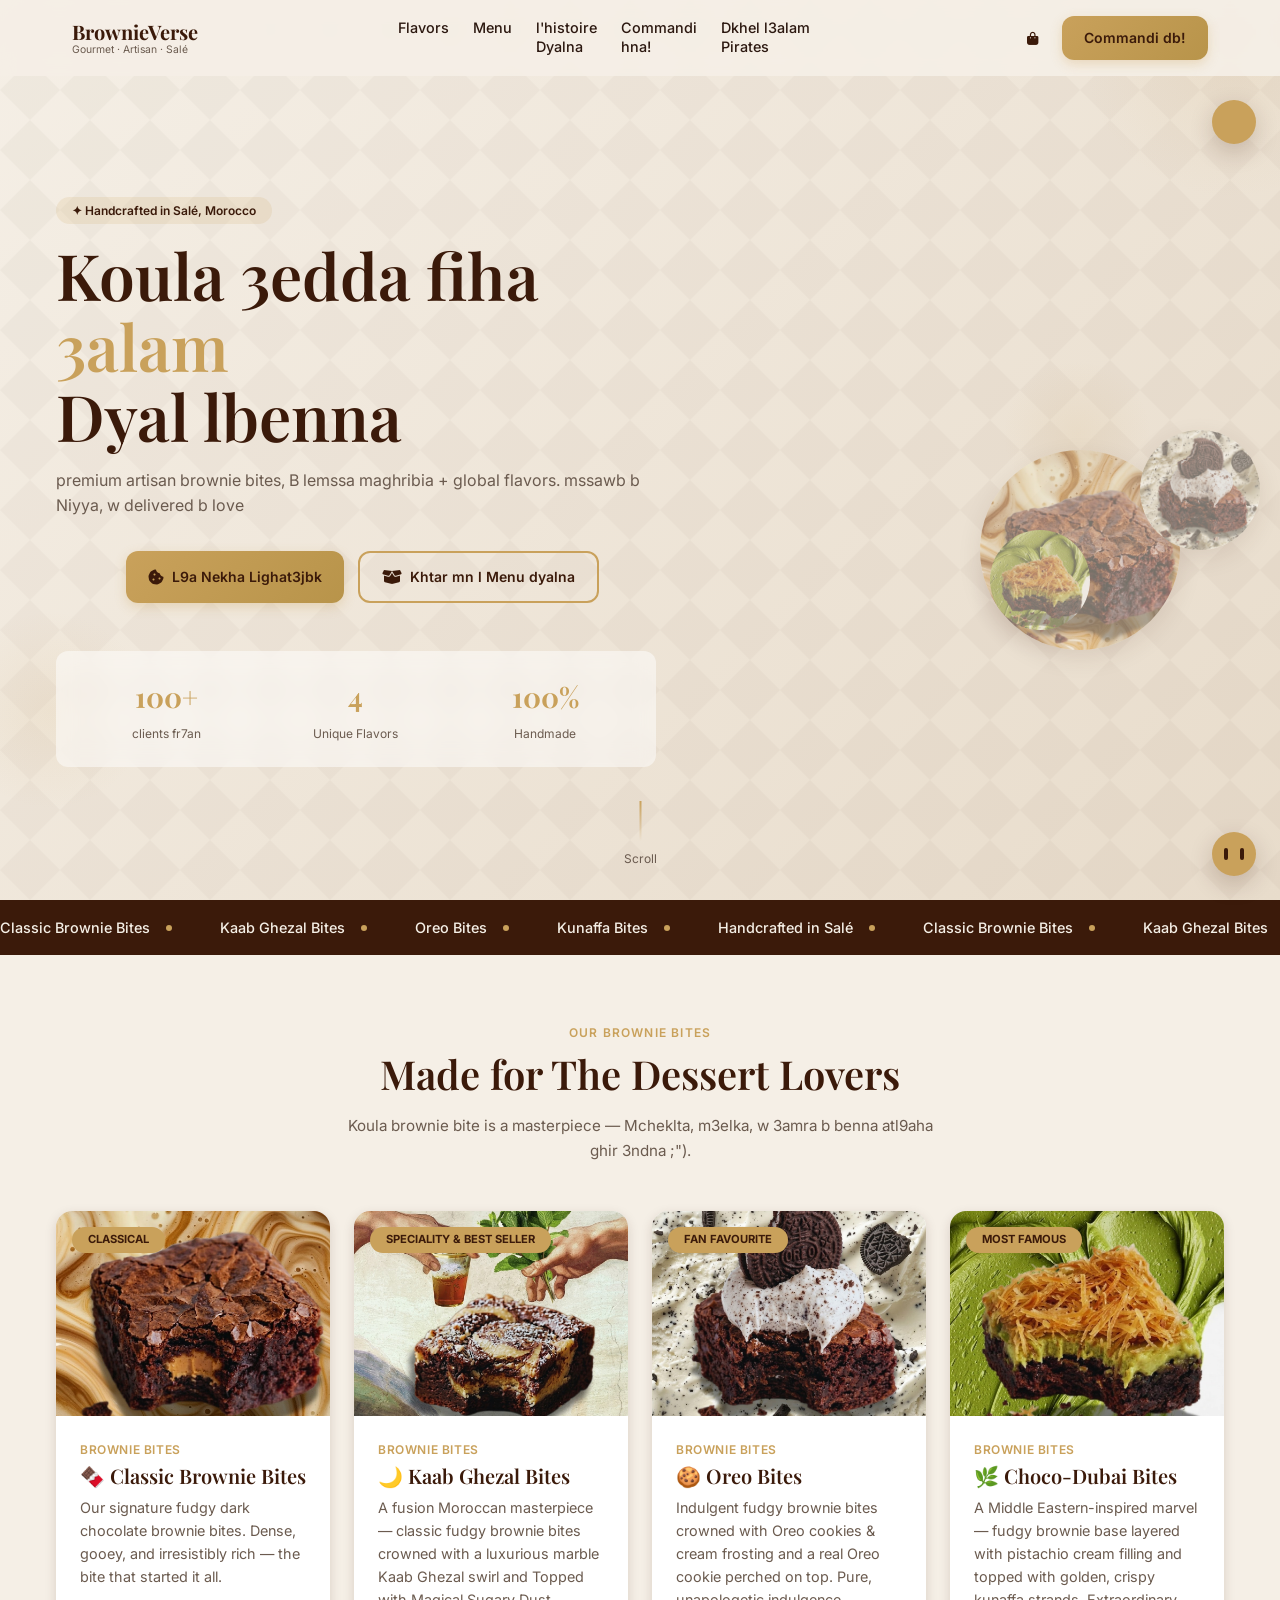
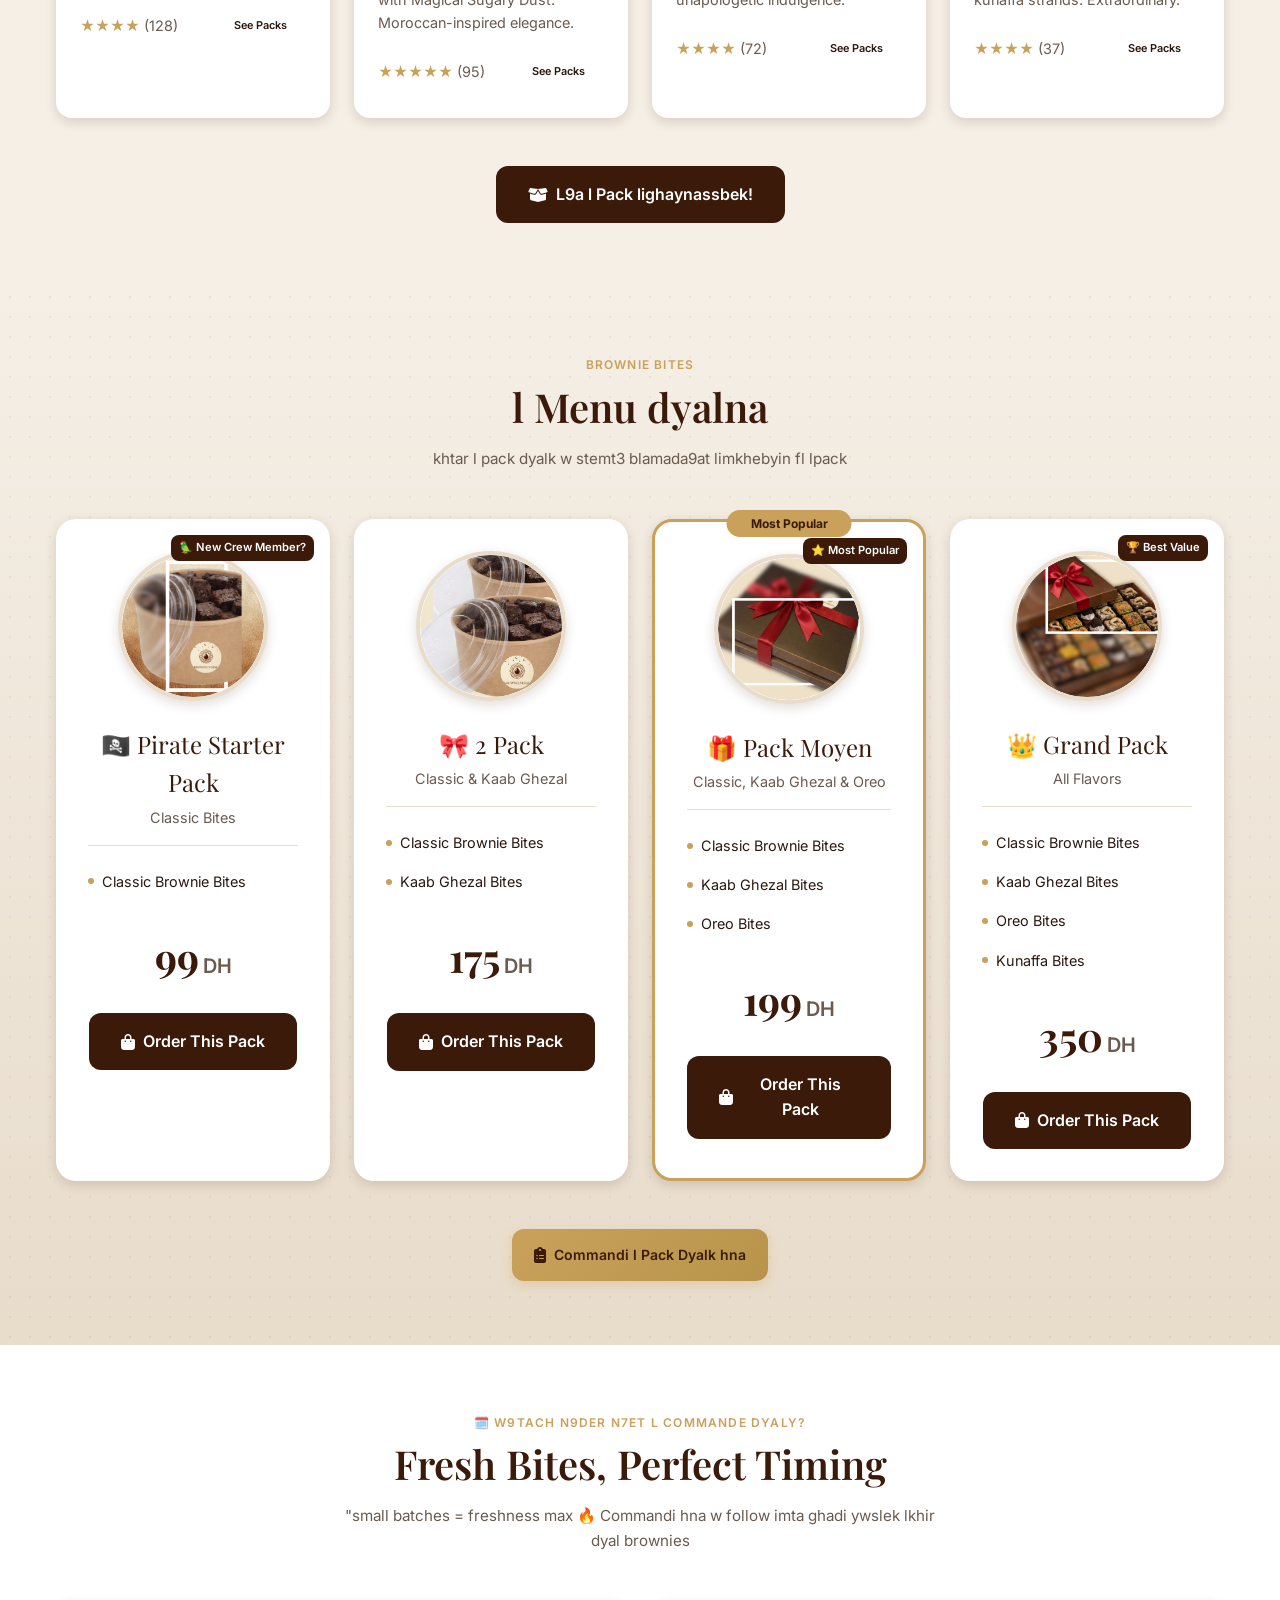
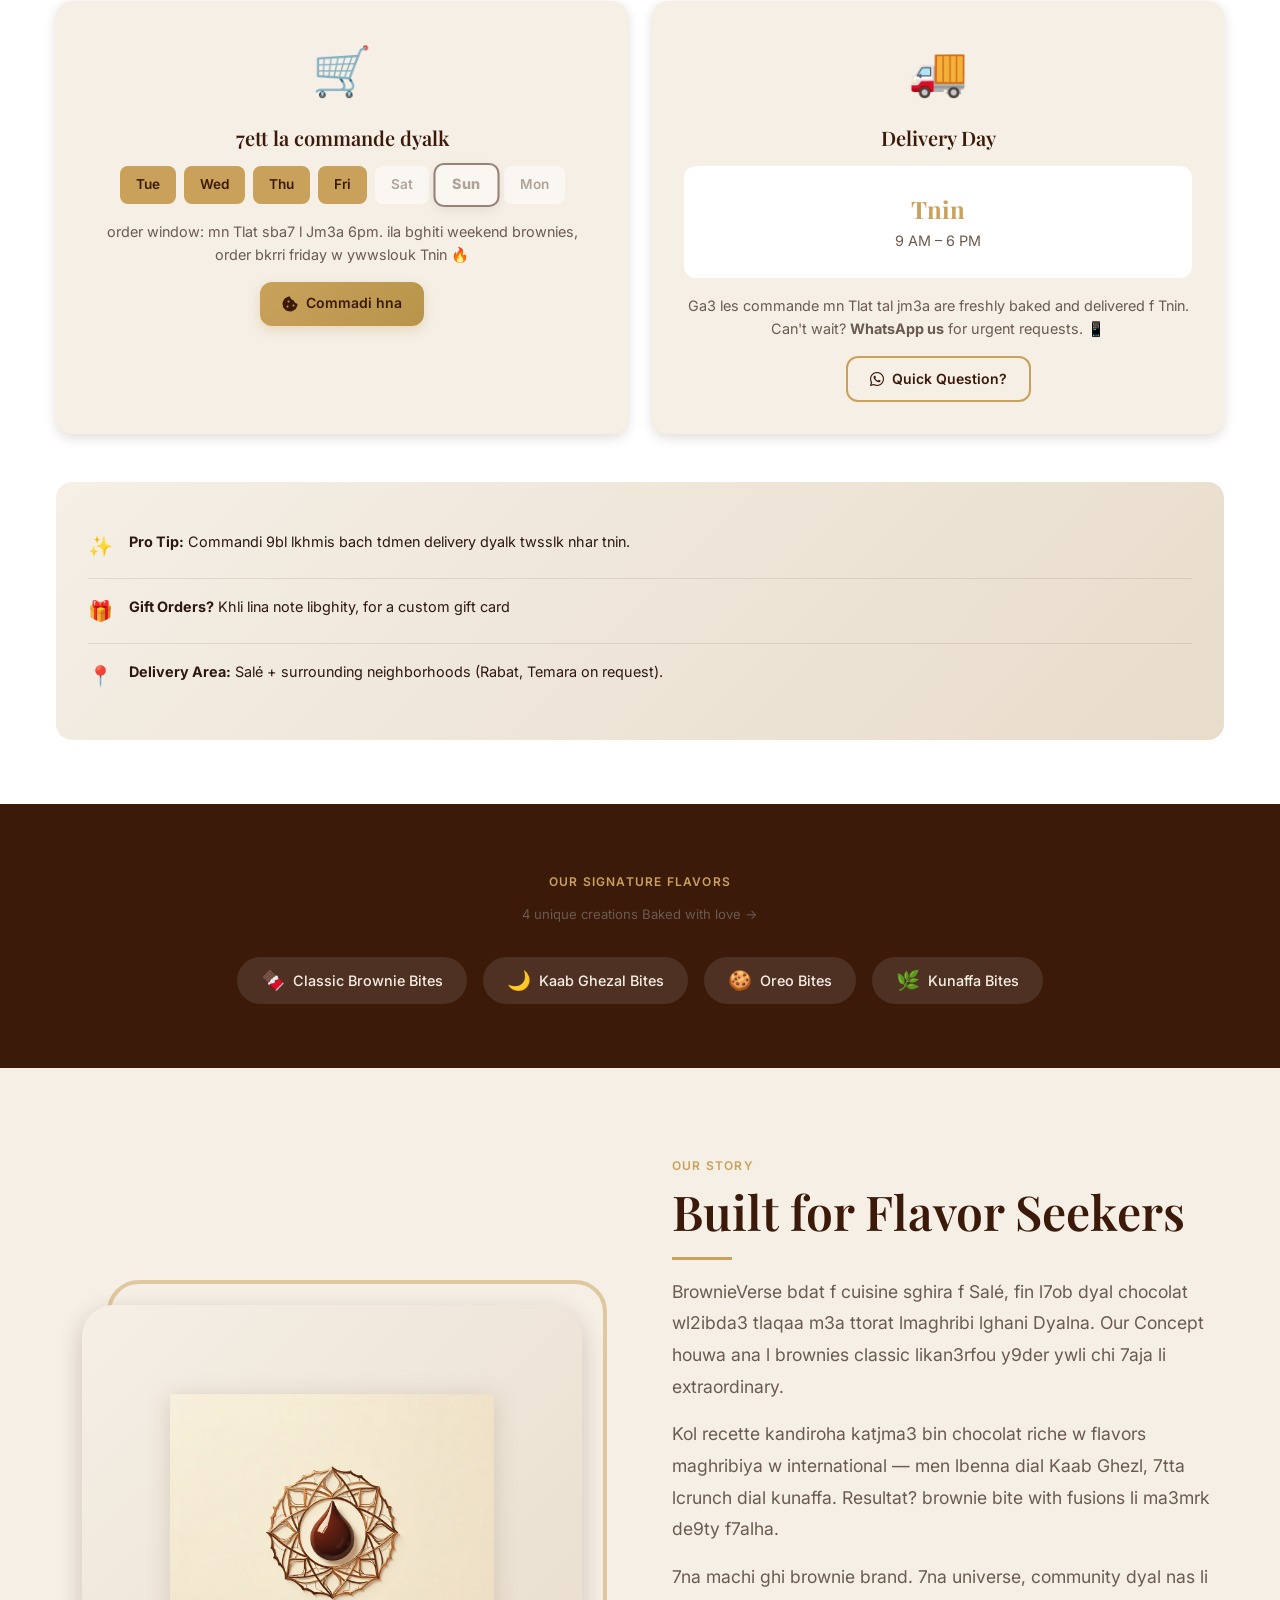
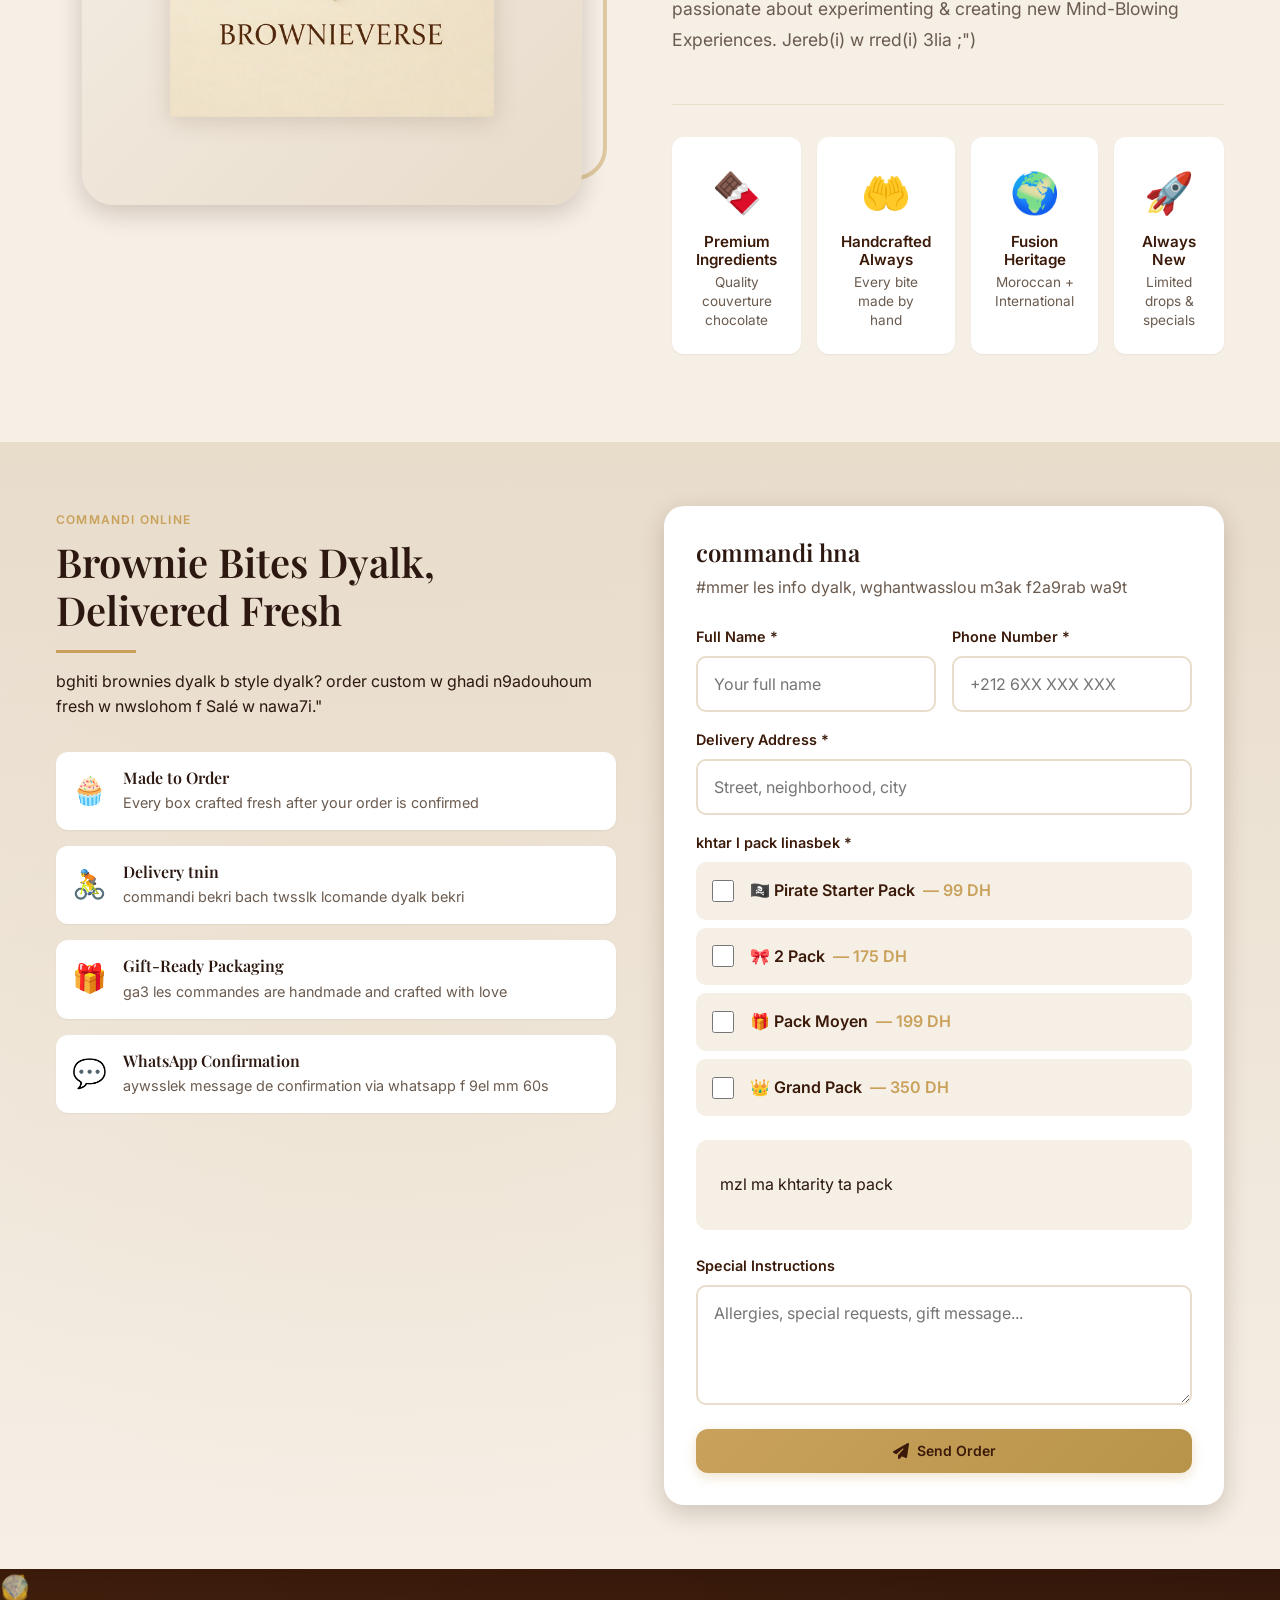
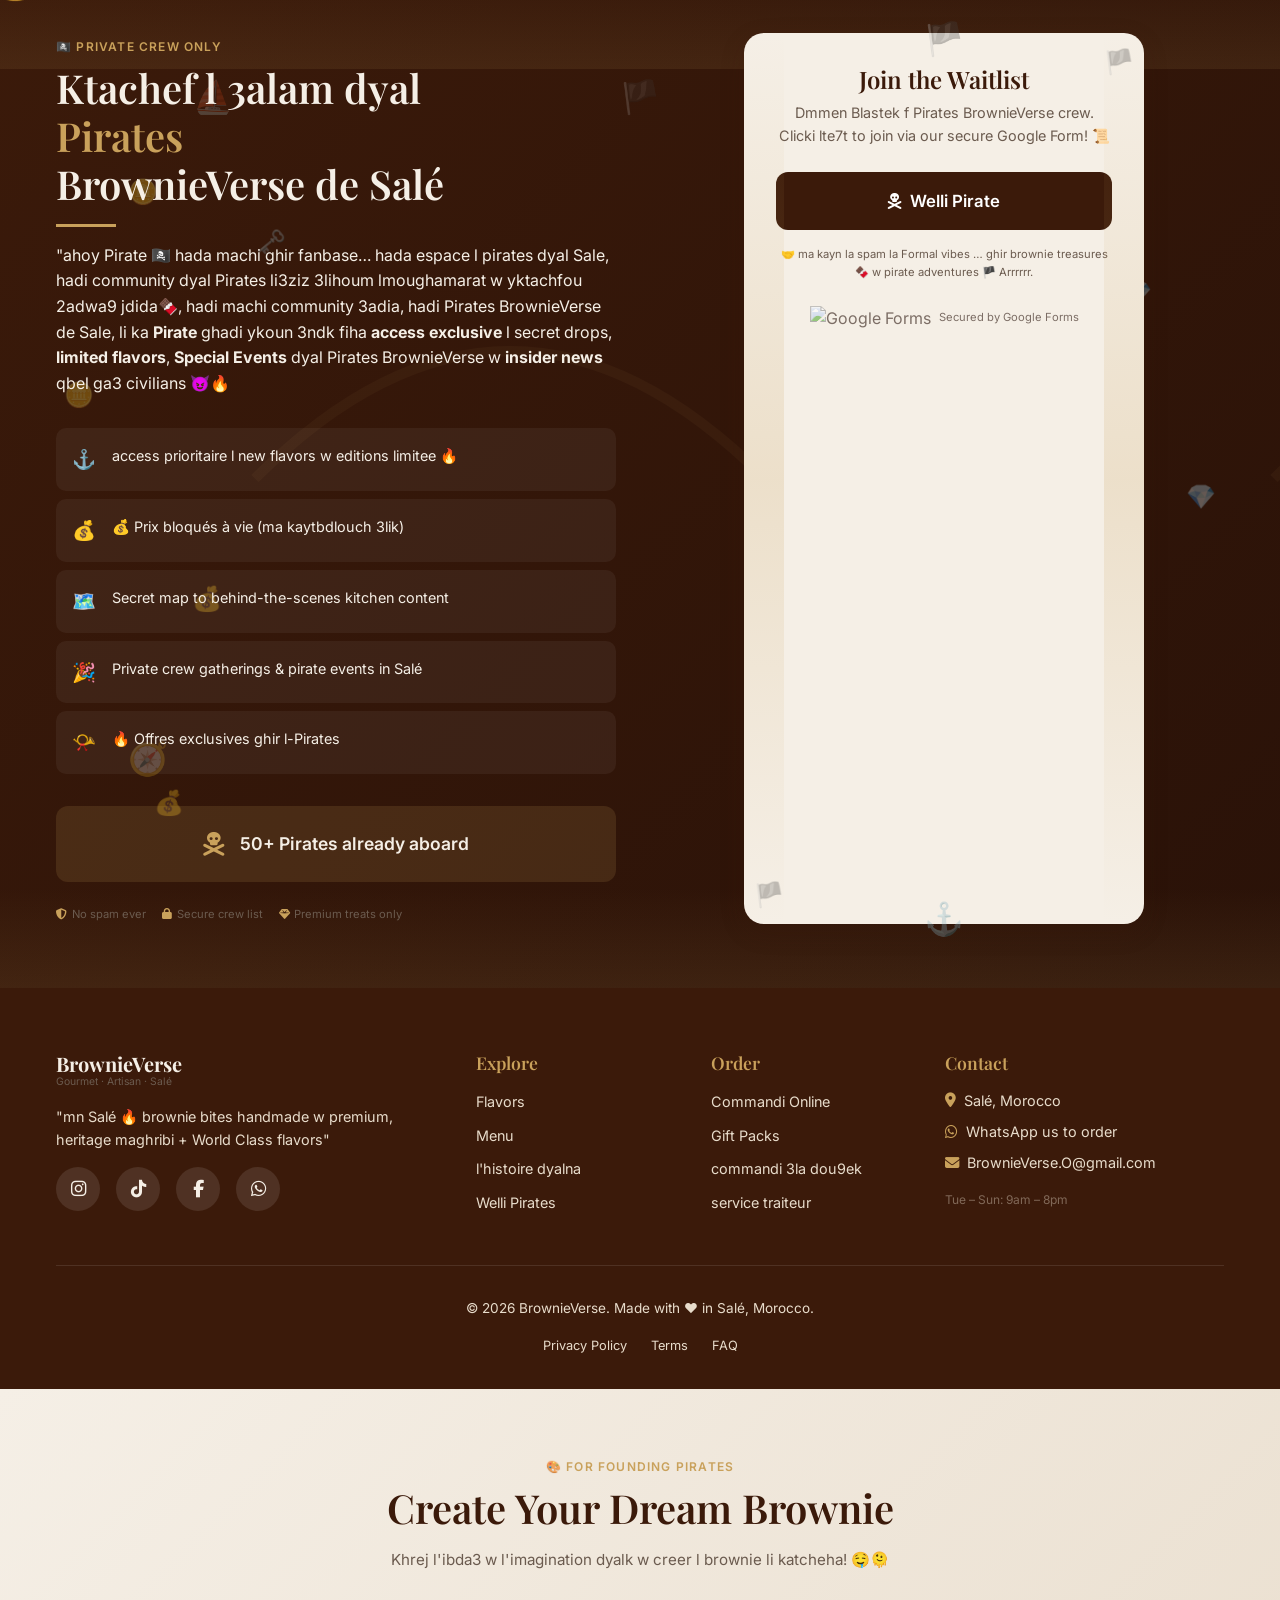
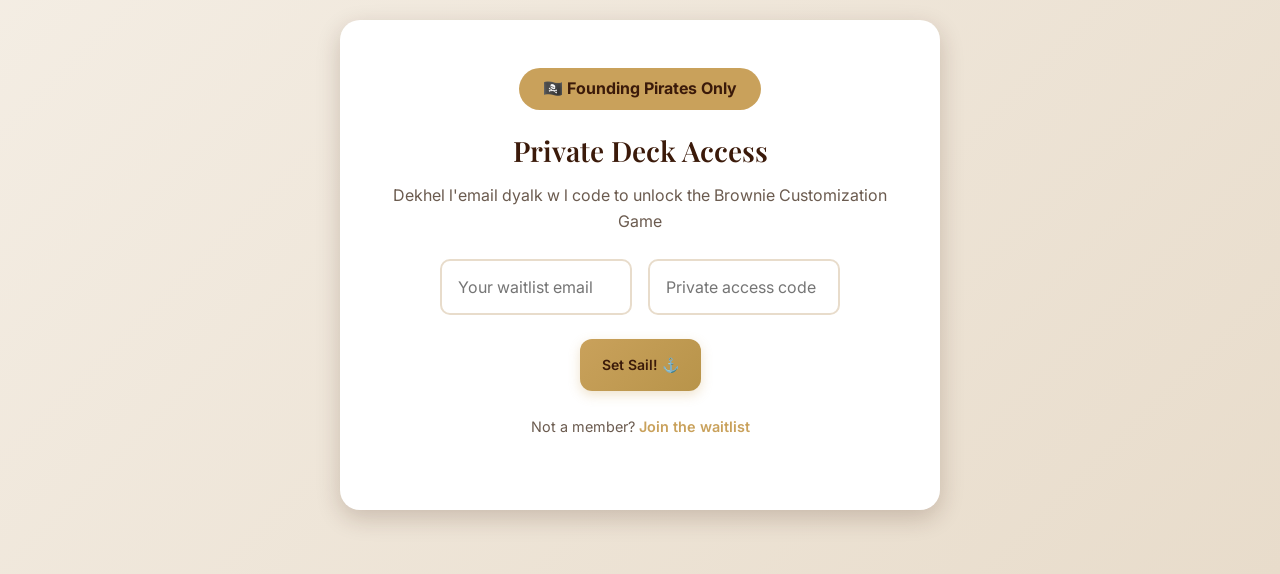
==== commit 5c472aff: "Update index.html" ====
--- a/index.html
+++ b/index.html
@@ -833,7 +833,7 @@
         </div>
         <p id="bvSummary" class="game-summary"></p>
         <div class="game-nav">
-          <button onclick="generateAIImage()" class="btn btn-gold btn-lg">✨ Generate AI Image ✨</button>
+          <button onclick="generateAIImage()" class="btn btn-gold btn-lg">✨ Generate Your brownie Concoction ✨</button>
         </div>
         <div class="game-disclaimer">
           ⚠️ <strong>Pirate Disclaimer:</strong> We support your creativity… but if you mix chili, marshmallow, and tuna—you're on your own, captain. 🏴‍️
--- a/style.css
+++ b/style.css
@@ -1937,3 +1937,354 @@
   }
   .btn { border: 2px solid currentColor; }
 }
+
+/* =============================================
+   BROWNIE CUSTOMIZATION GAME STYLES
+   ============================================= */
+
+.game-section {
+  background: linear-gradient(135deg, var(--cream) 0%, var(--cream-dark) 100%);
+  padding: var(--space-3xl) 0;
+}
+
+.game-header {
+  text-align: center;
+  margin-bottom: var(--space-2xl);
+}
+
+.game-card {
+  background: var(--white);
+  border-radius: 20px;
+  padding: var(--space-2xl);
+  box-shadow: var(--shadow-lg);
+  text-align: center;
+  max-width: 600px;
+  margin: 0 auto;
+}
+
+.pirate-badge {
+  display: inline-block;
+  background: var(--gold);
+  color: var(--brown-deep);
+  padding: var(--space-sm) var(--space-lg);
+  border-radius: 50px;
+  font-weight: 700;
+  margin-bottom: var(--space-lg);
+}
+
+.game-card h3 {
+  font-size: 1.75rem;
+  color: var(--brown-deep);
+  margin-bottom: var(--space-md);
+}
+
+.game-card p {
+  color: var(--text-muted);
+  margin-bottom: var(--space-lg);
+}
+
+.game-form-group {
+  display: flex;
+  flex-direction: column;
+  gap: var(--space-md);
+  margin-bottom: var(--space-lg);
+  max-width: 400px;
+  margin-left: auto;
+  margin-right: auto;
+}
+
+.game-input {
+  width: 100%;
+  padding: var(--space-md);
+  border: 2px solid var(--cream-dark);
+  border-radius: 10px;
+  font-size: 1rem;
+  font-family: var(--font-sans);
+  transition: border-color var(--transition-fast);
+}
+
+.game-input:focus {
+  outline: none;
+  border-color: var(--gold);
+}
+
+.game-error {
+  color: var(--error);
+  font-weight: 600;
+  margin-top: var(--space-md);
+  display: none;
+}
+
+.game-hint {
+  margin-top: var(--space-lg);
+  font-size: 0.9rem;
+  color: var(--text-muted);
+}
+
+.game-hint a {
+  color: var(--gold);
+  font-weight: 600;
+}
+
+/* Game UI */
+.game-ui {
+  max-width: 900px;
+  margin: 0 auto;
+}
+
+.step-indicator {
+  display: flex;
+  justify-content: center;
+  gap: var(--space-md);
+  margin-bottom: var(--space-2xl);
+}
+
+.step-dot {
+  width: 12px;
+  height: 12px;
+  border-radius: 50%;
+  background: var(--cream-dark);
+  transition: background var(--transition-fast);
+}
+
+.step-dot.active {
+  background: var(--gold);
+}
+
+.game-step {
+  display: none;
+  animation: fadeIn 0.4s ease;
+}
+
+.game-step.active {
+  display: block;
+}
+
+@keyframes fadeIn {
+  from {
+    opacity: 0;
+    transform: translateY(20px);
+  }
+  to {
+    opacity: 1;
+    transform: translateY(0);
+  }
+}
+
+.game-step h3 {
+  text-align: center;
+  font-size: 1.5rem;
+  color: var(--brown-deep);
+  margin-bottom: var(--space-xl);
+}
+
+.game-options-grid {
+  display: grid;
+  grid-template-columns: repeat(auto-fit, minmax(140px, 1fr));
+  gap: var(--space-md);
+  margin-bottom: var(--space-xl);
+}
+
+.game-option-btn {
+  background: var(--white);
+  border: 2px solid var(--cream-dark);
+  border-radius: 16px;
+  padding: var(--space-lg);
+  text-align: center;
+  cursor: pointer;
+  transition: all var(--transition-fast);
+}
+
+.game-option-btn:hover {
+  border-color: var(--gold);
+  transform: translateY(-4px);
+  box-shadow: var(--shadow-md);
+}
+
+.game-option-btn.selected {
+  background: var(--cream);
+  border-color: var(--gold);
+  box-shadow: 0 0 0 3px rgba(201, 161, 91, 0.2);
+}
+
+.option-emoji {
+  font-size: 2.5rem;
+  margin-bottom: var(--space-sm);
+}
+
+.option-label {
+  font-weight: 600;
+  color: var(--text);
+  font-size: 0.9rem;
+}
+
+.game-nav {
+  display: flex;
+  justify-content: center;
+  gap: var(--space-md);
+  margin-top: var(--space-xl);
+  flex-wrap: wrap;
+}
+
+/* Preview */
+.brownie-preview {
+  width: 250px;
+  height: 250px;
+  margin: 0 auto var(--space-xl);
+  background: linear-gradient(145deg, var(--brown-deep), var(--brown-medium));
+  border-radius: 24px;
+  display: flex;
+  align-items: center;
+  justify-content: center;
+  color: var(--white);
+  font-weight: 700;
+  font-size: 1.1rem;
+  text-align: center;
+  padding: var(--space-lg);
+  box-shadow: var(--shadow-lg);
+}
+
+.game-summary {
+  text-align: center;
+  color: var(--text-muted);
+  margin-bottom: var(--space-xl);
+  font-size: 0.95rem;
+  line-height: 1.6;
+}
+
+.game-disclaimer {
+  background: var(--cream);
+  border-left: 4px solid var(--gold);
+  padding: var(--space-lg);
+  border-radius: 0 12px 12px 0;
+  margin: var(--space-xl) 0;
+  font-size: 0.9rem;
+  color: var(--text);
+}
+
+/* Loading */
+.loading-spinner {
+  width: 60px;
+  height: 60px;
+  border: 4px solid var(--cream-dark);
+  border-top: 4px solid var(--gold);
+  border-radius: 50%;
+  margin: 0 auto var(--space-lg);
+  animation: spin 1s linear infinite;
+}
+
+@keyframes spin {
+  0% { transform: rotate(0deg); }
+  100% { transform: rotate(360deg); }
+}
+
+#stepLoading p {
+  text-align: center;
+  color: var(--text-muted);
+}
+
+/* Result */
+.result-image {
+  width: 100%;
+  max-width: 500px;
+  border-radius: 20px;
+  margin: var(--space-xl) auto;
+  display: block;
+  box-shadow: var(--shadow-lg);
+}
+
+.result-name {
+  text-align: center;
+  font-weight: 700;
+  color: var(--brown-deep);
+  font-size: 1.25rem;
+  margin-bottom: var(--space-xl);
+}
+
+.game-cta-box {
+  background: linear-gradient(135deg, var(--brown-deep), var(--brown-medium));
+  color: var(--white);
+  border-radius: 20px;
+  padding: var(--space-xl);
+  text-align: center;
+  margin-bottom: var(--space-xl);
+}
+
+.game-cta-box h4 {
+  font-size: 1.25rem;
+  margin-bottom: var(--space-md);
+}
+
+.game-cta-box p {
+  margin-bottom: var(--space-lg);
+  color: var(--cream);
+}
+
+/* Desktop Enhancements */
+@media (min-width: 768px) {
+  .game-form-group {
+    flex-direction: row;
+  }
+  
+  .game-options-grid {
+    grid-template-columns: repeat(3, 1fr);
+  }
+  
+  .brownie-preview {
+    width: 300px;
+    height: 300px;
+    font-size: 1.25rem;
+  }
+}
+
+@media (min-width: 1024px) {
+  .game-options-grid {
+    grid-template-columns: repeat(4, 1fr);
+  }
+  
+  .game-nav {
+    justify-content: center;
+  }
+}
+
+/* Mobile Optimizations */
+@media (max-width: 767px) {
+  .game-section {
+    padding: var(--space-2xl) 0;
+  }
+  
+  .game-card {
+    padding: var(--space-lg);
+  }
+  
+  .game-options-grid {
+    grid-template-columns: repeat(2, 1fr);
+    gap: var(--space-sm);
+  }
+  
+  .game-option-btn {
+    padding: var(--space-md);
+  }
+  
+  .option-emoji {
+    font-size: 2rem;
+  }
+  
+  .option-label {
+    font-size: 0.85rem;
+  }
+  
+  .game-nav {
+    flex-direction: column;
+  }
+  
+  .game-nav .btn {
+    width: 100%;
+  }
+  
+  .brownie-preview {
+    width: 200px;
+    height: 200px;
+    font-size: 1rem;
+  }
+}
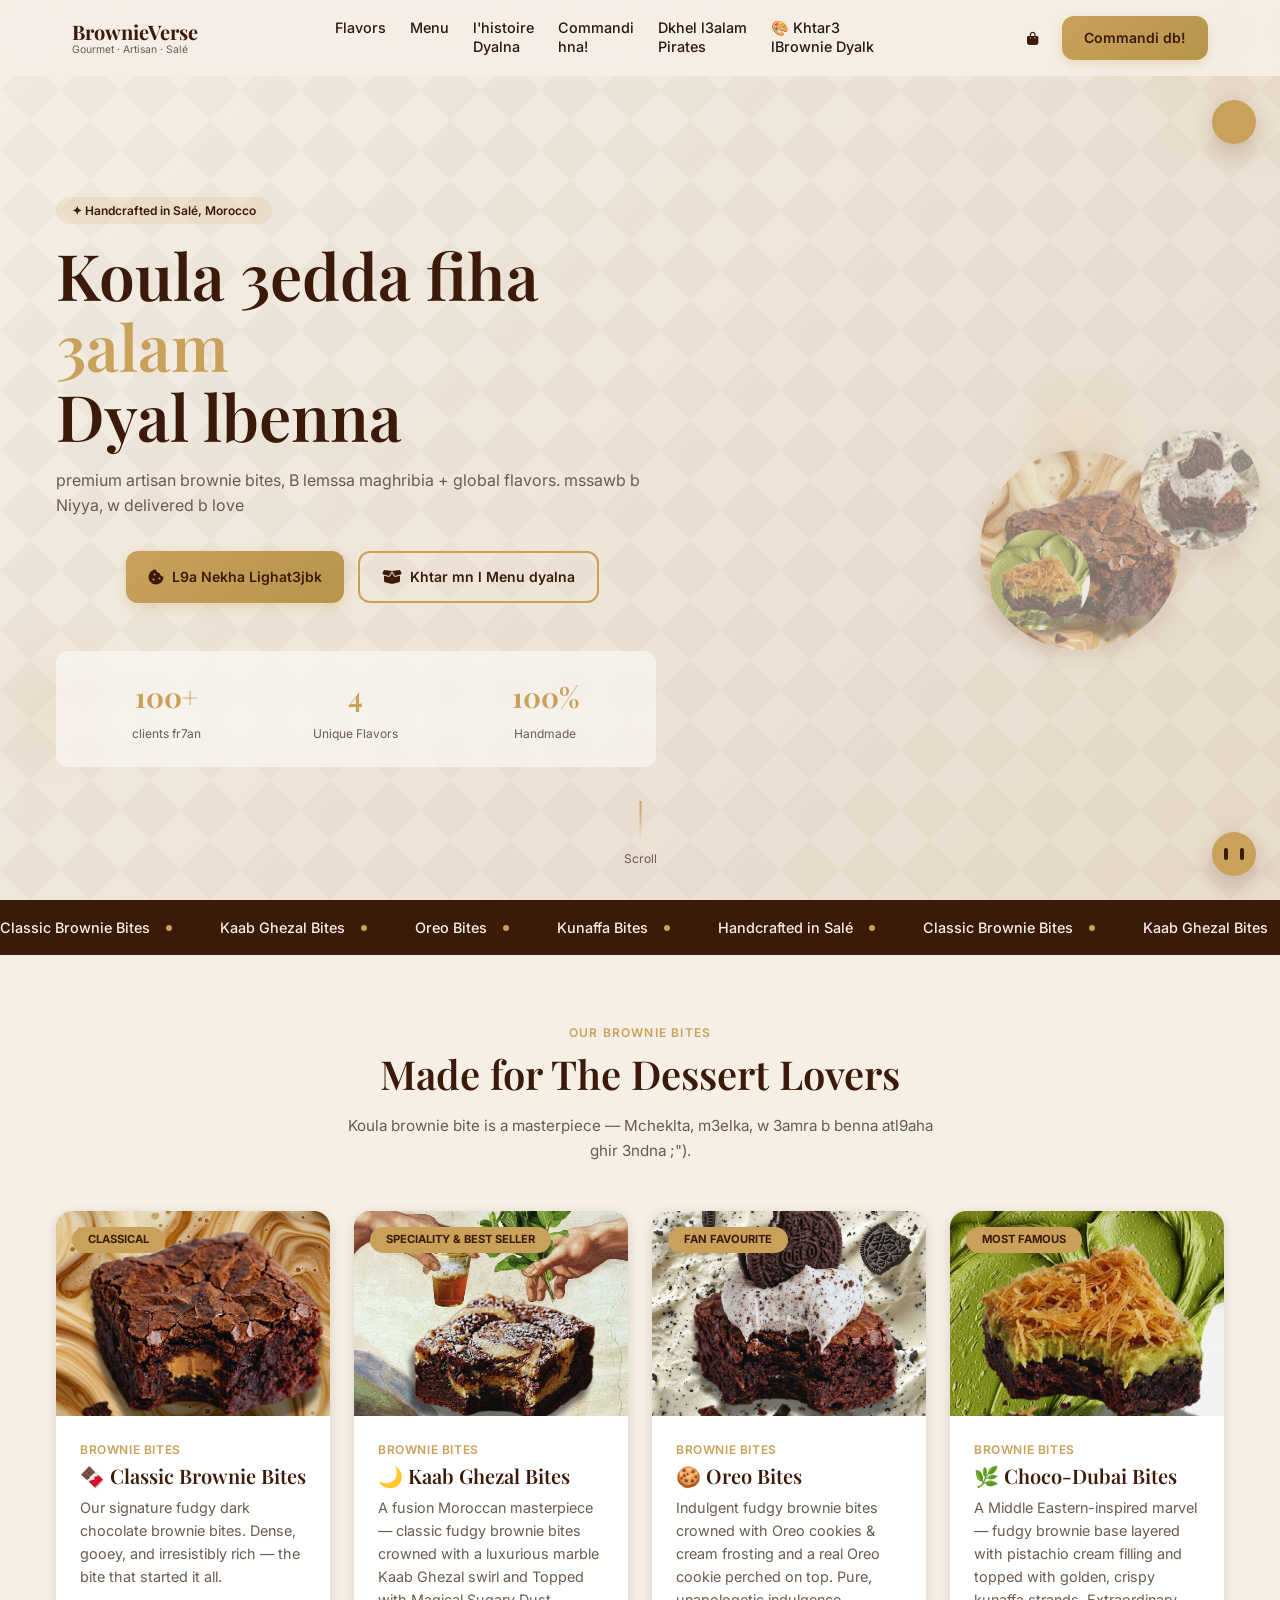
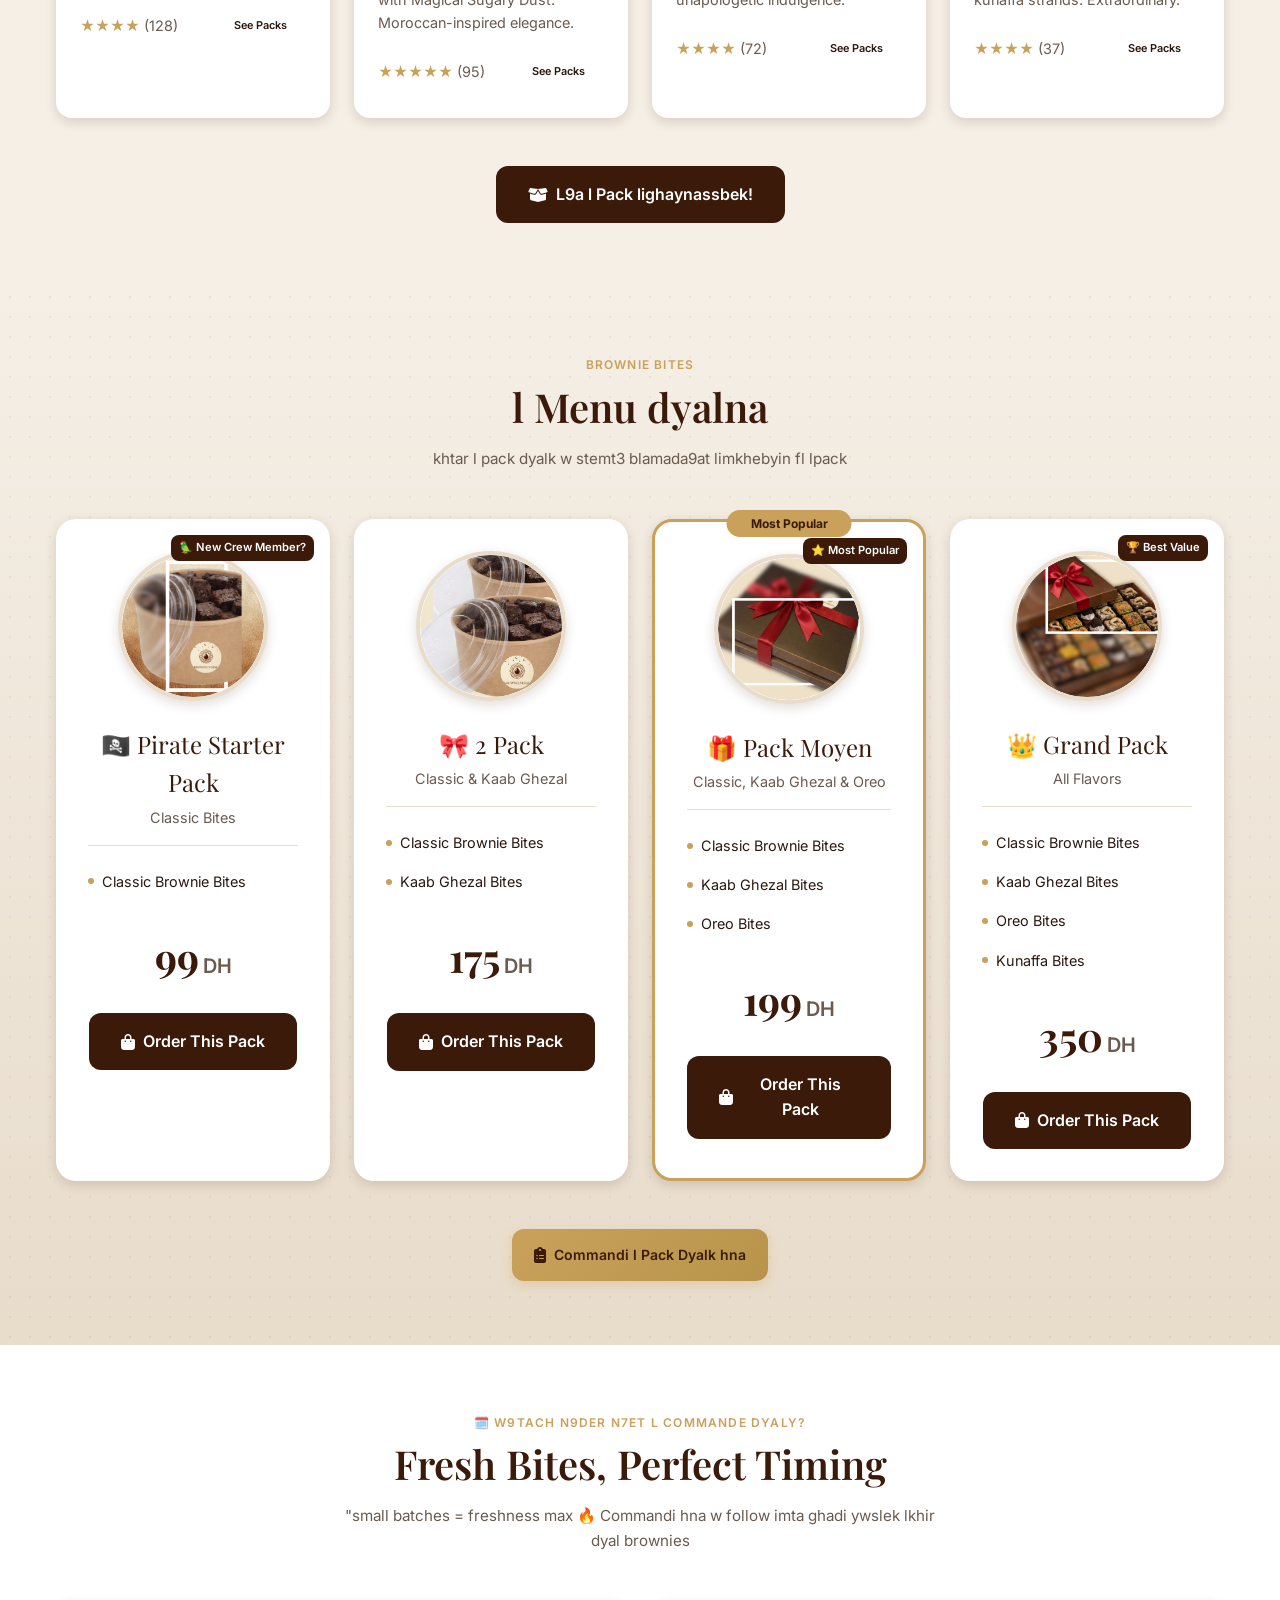
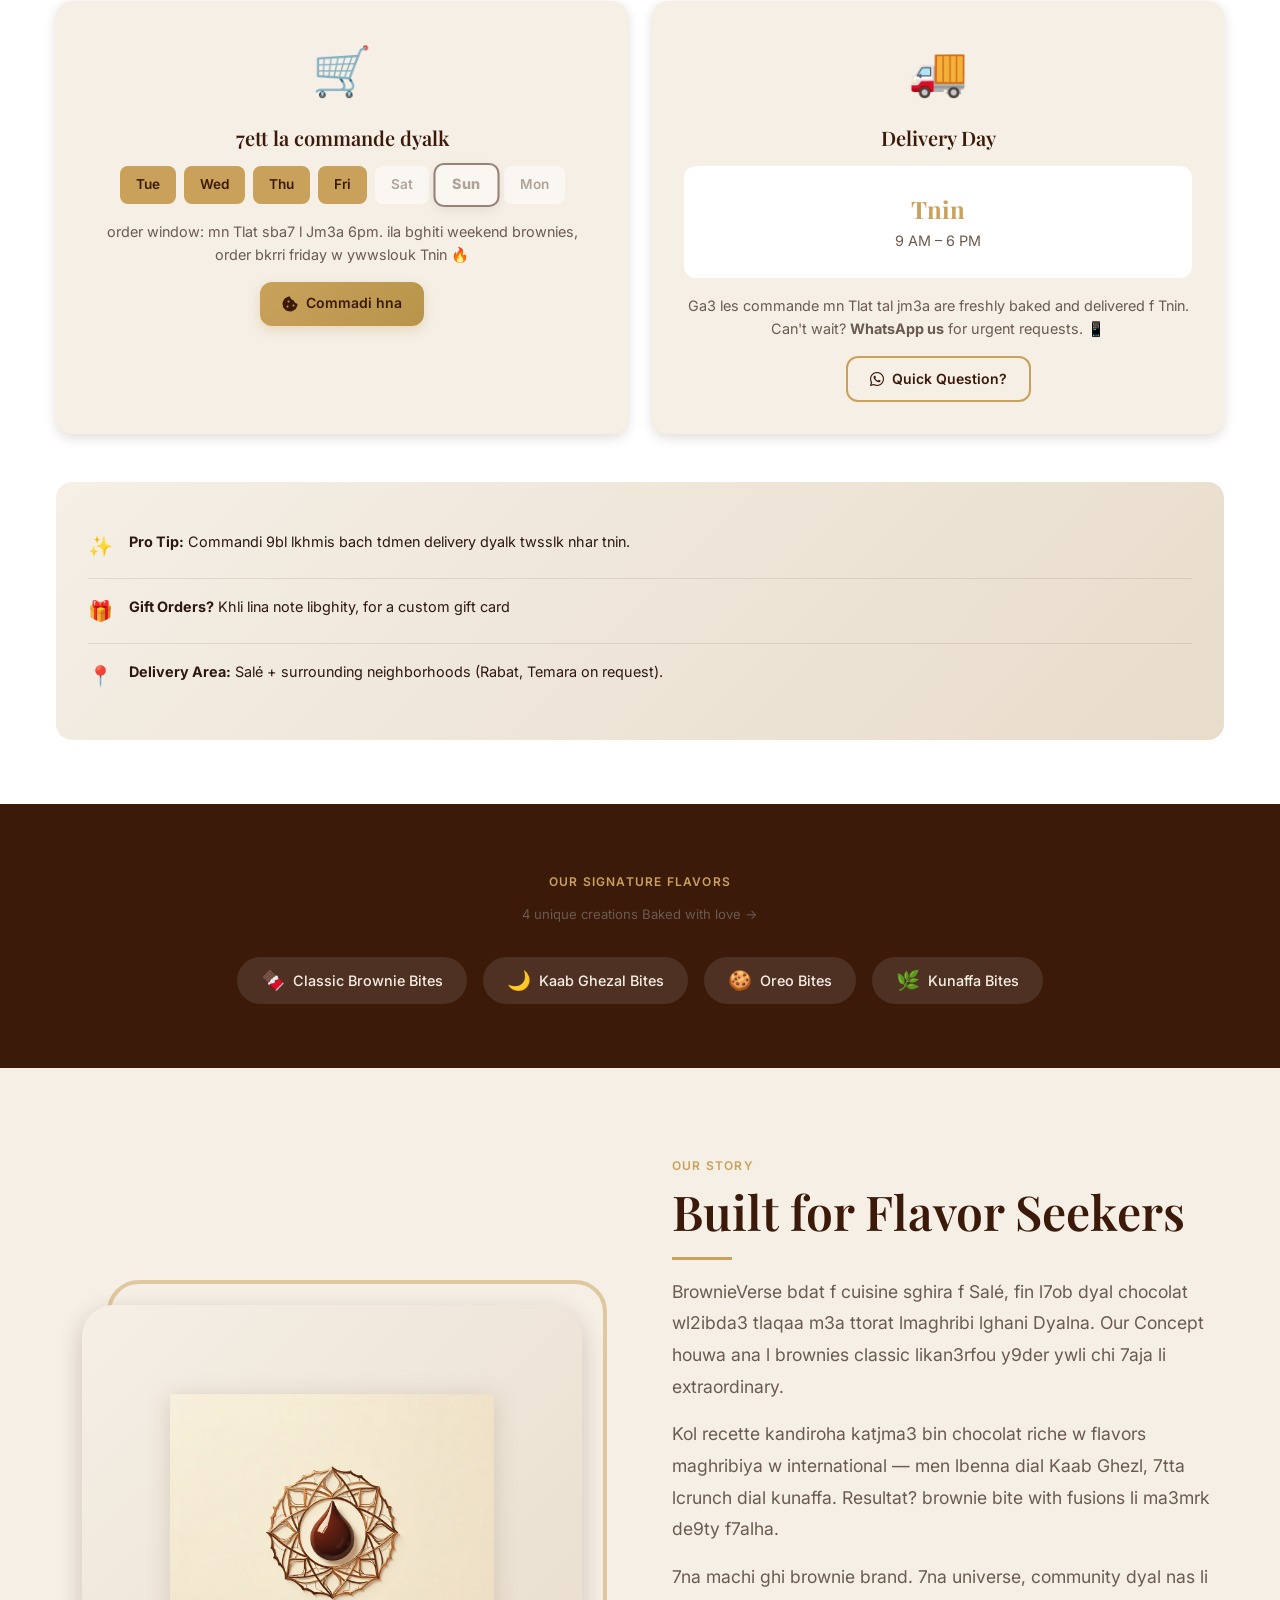
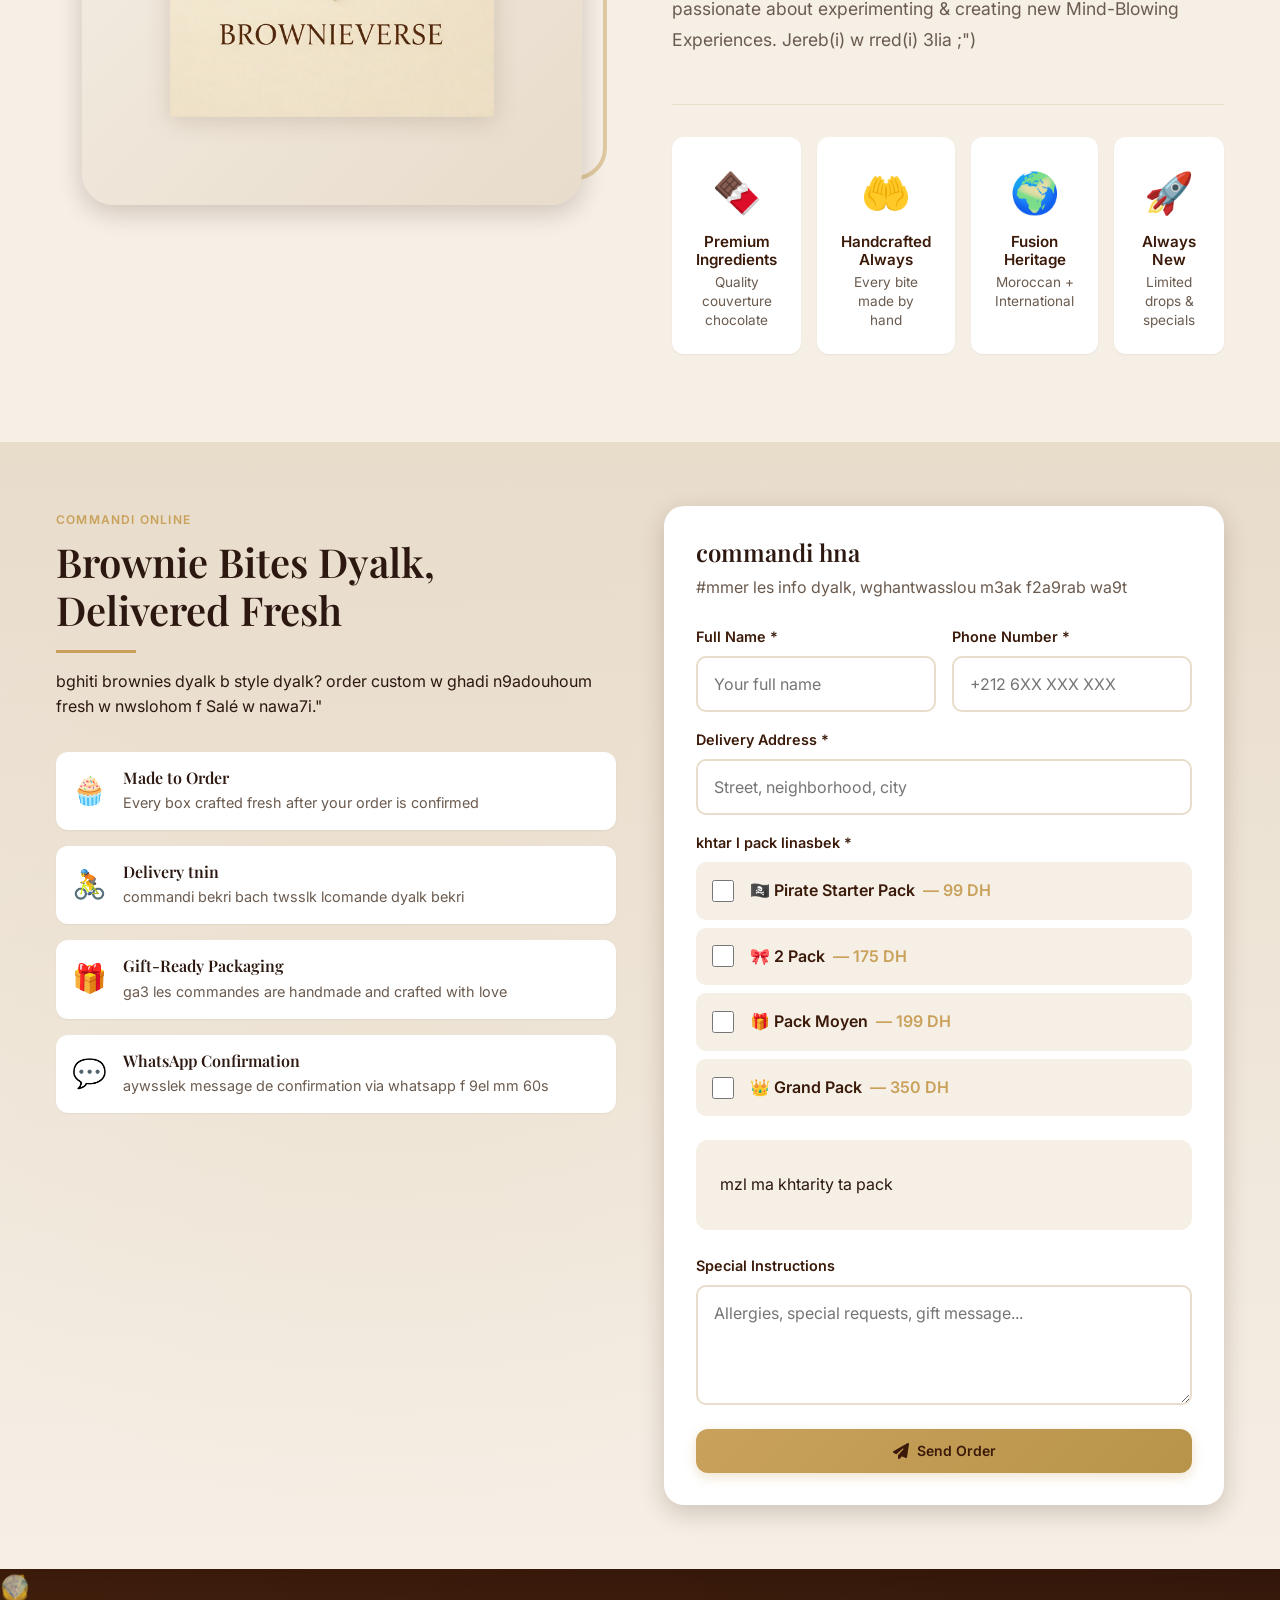
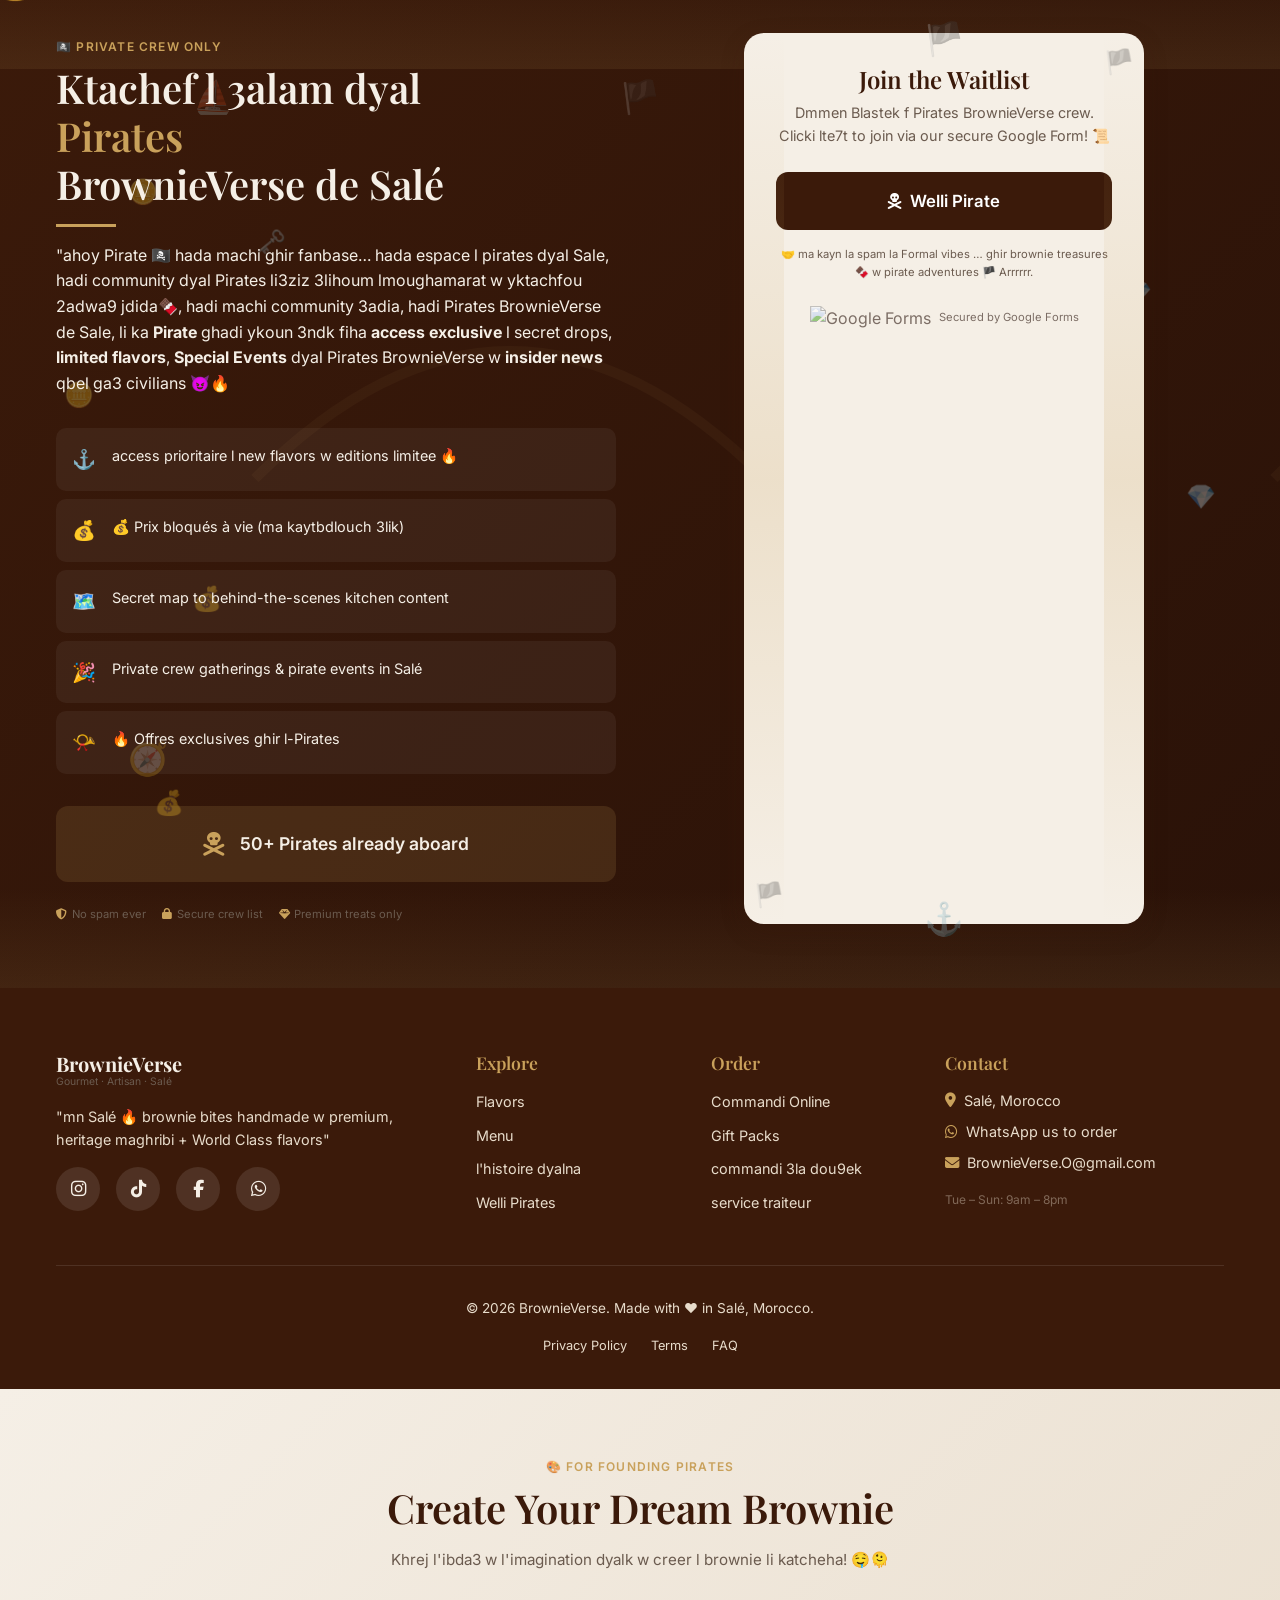
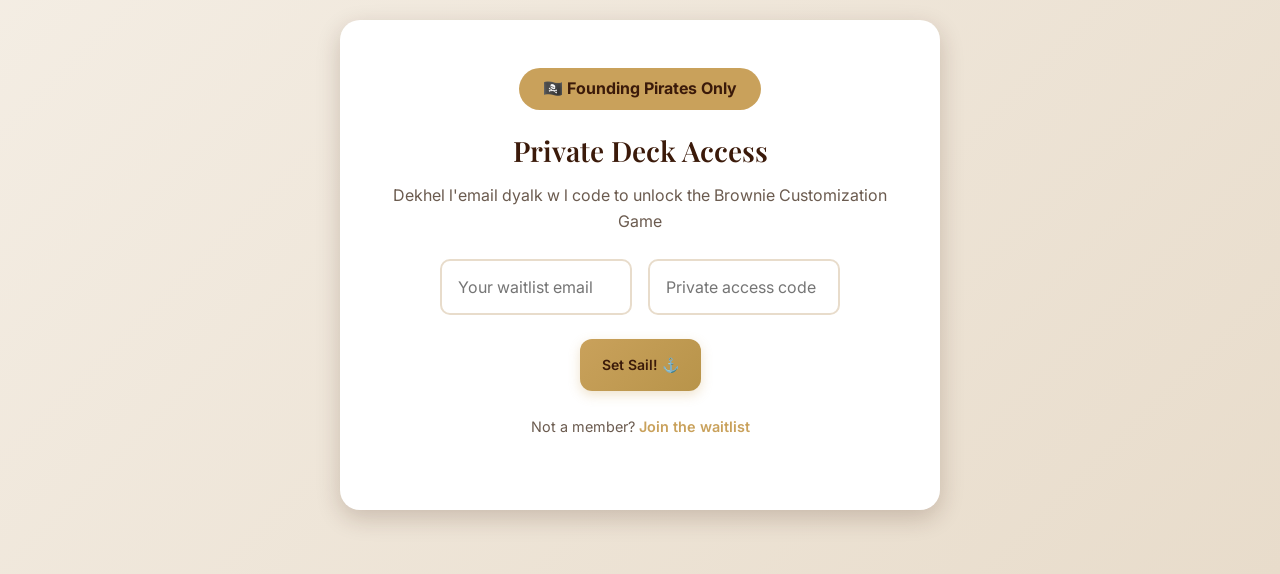
==== commit 32f1d535: "Add link to Brownie game in navigation" ====
--- a/index.html
+++ b/index.html
@@ -48,6 +48,8 @@
     <a href="#about" class="mobile-nav-link">l'histoire<br/>Dyalna</a>
     <a href="#order" class="mobile-nav-link">Commandi<br/>hna!</a>
     <a href="#community" class="mobile-nav-link">Dkhel l3alam<br/>Pirates</a>
+    <a href="#brownieGame" class="mobile-nav-link mobile-game-link">🎨 Khtar3<br/>lBrownie Dyalk</a>
+
   </nav>
 
   <!-- Navbar -->
@@ -65,6 +67,7 @@
           <a href="#about" class="nav-link">l'histoire<br/>Dyalna</a>
           <a href="#order" class="nav-link">Commandi<br/>hna!</a>
           <a href="#community" class="nav-link">Dkhel l3alam<br/>Pirates</a>
+          <a href="#brownieGame" class="nav-link nav-game-link">🎨 Khtar3 <br/>lBrownie Dyalk</a>
         </nav>
 
         <div class="nav-right">
